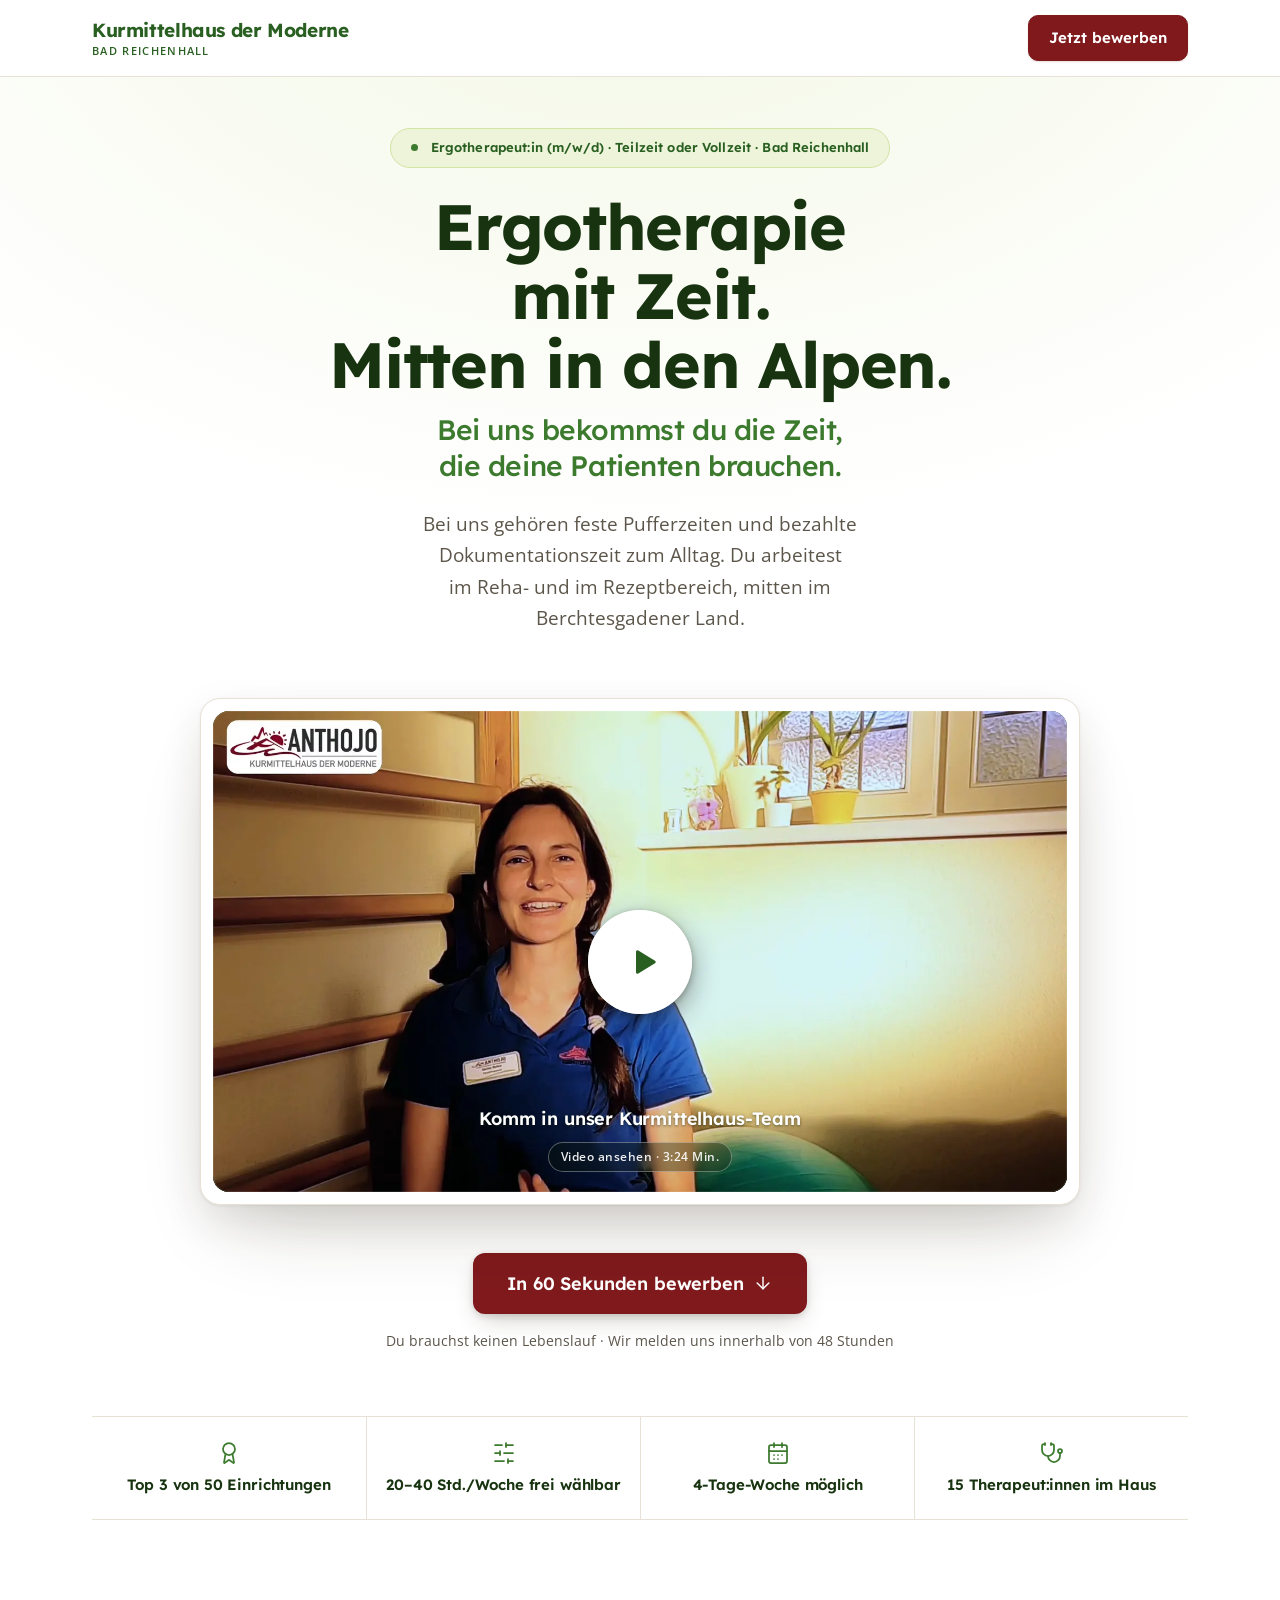
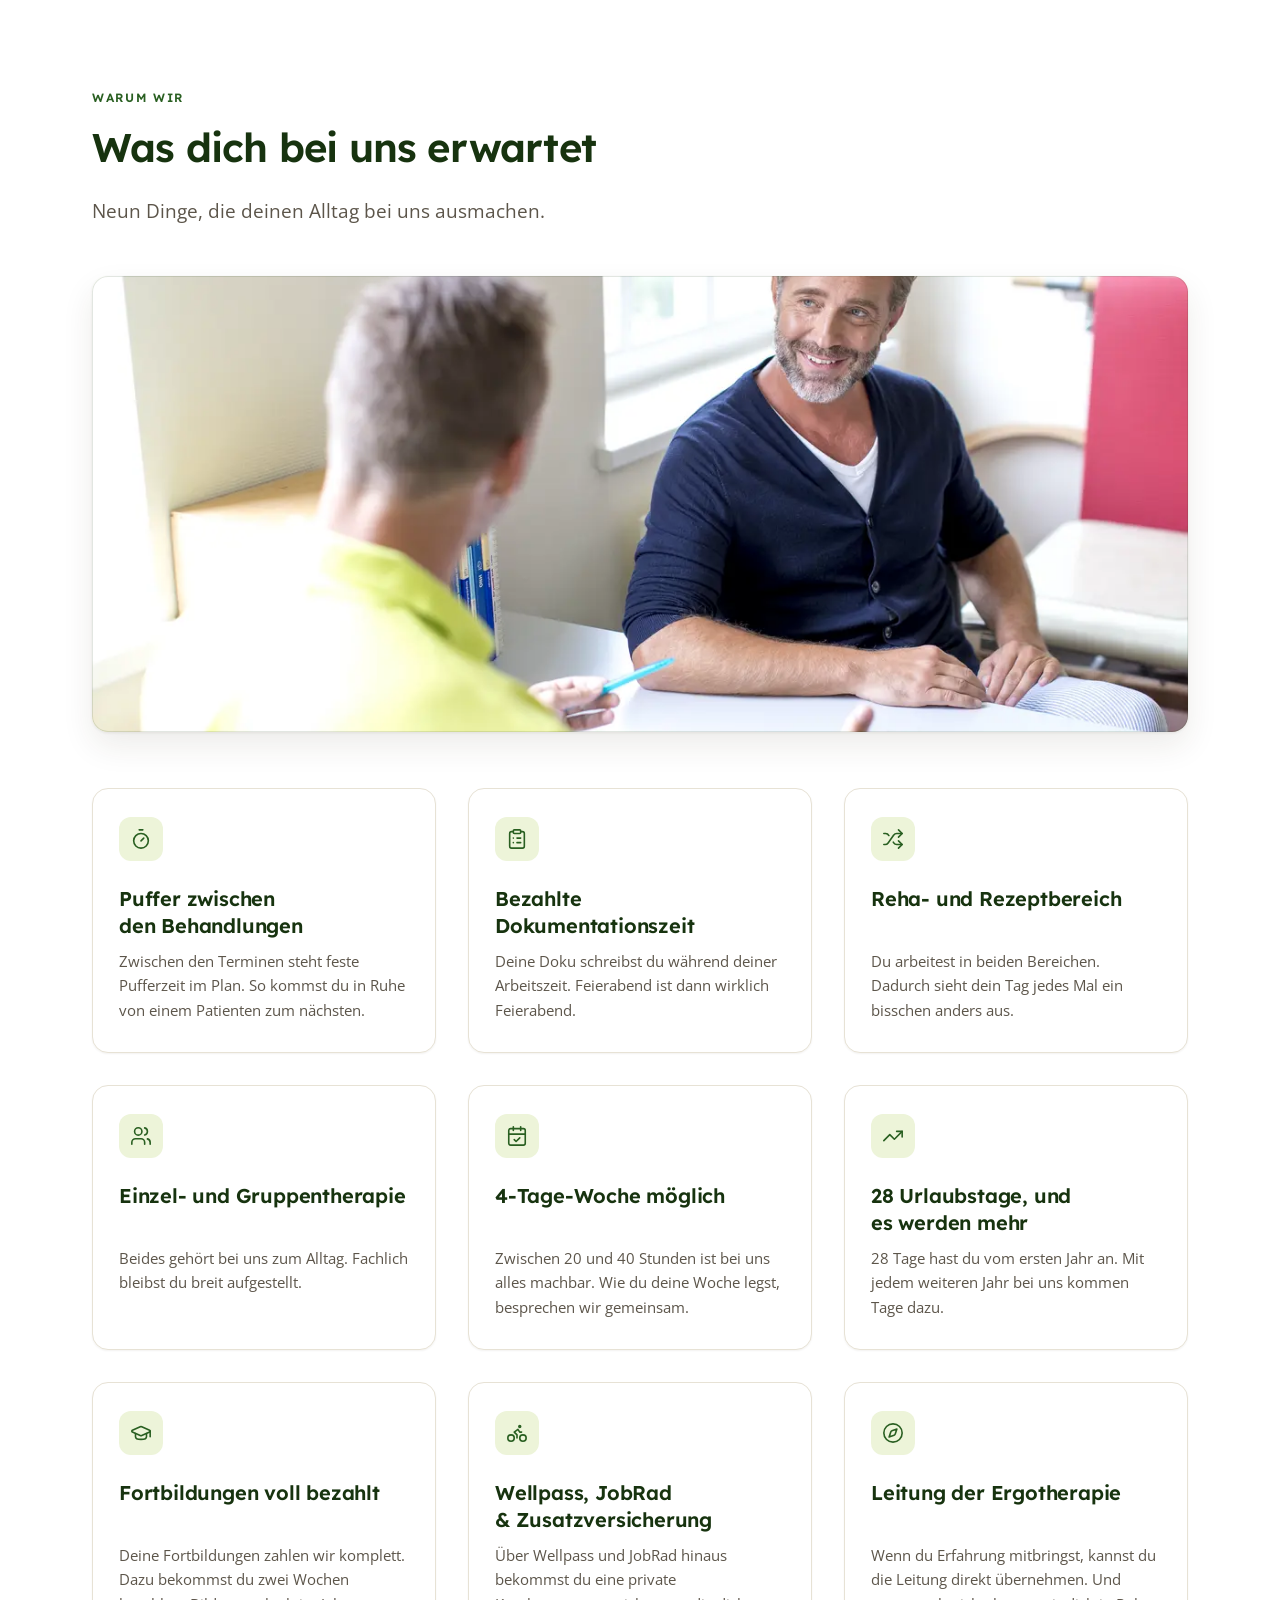
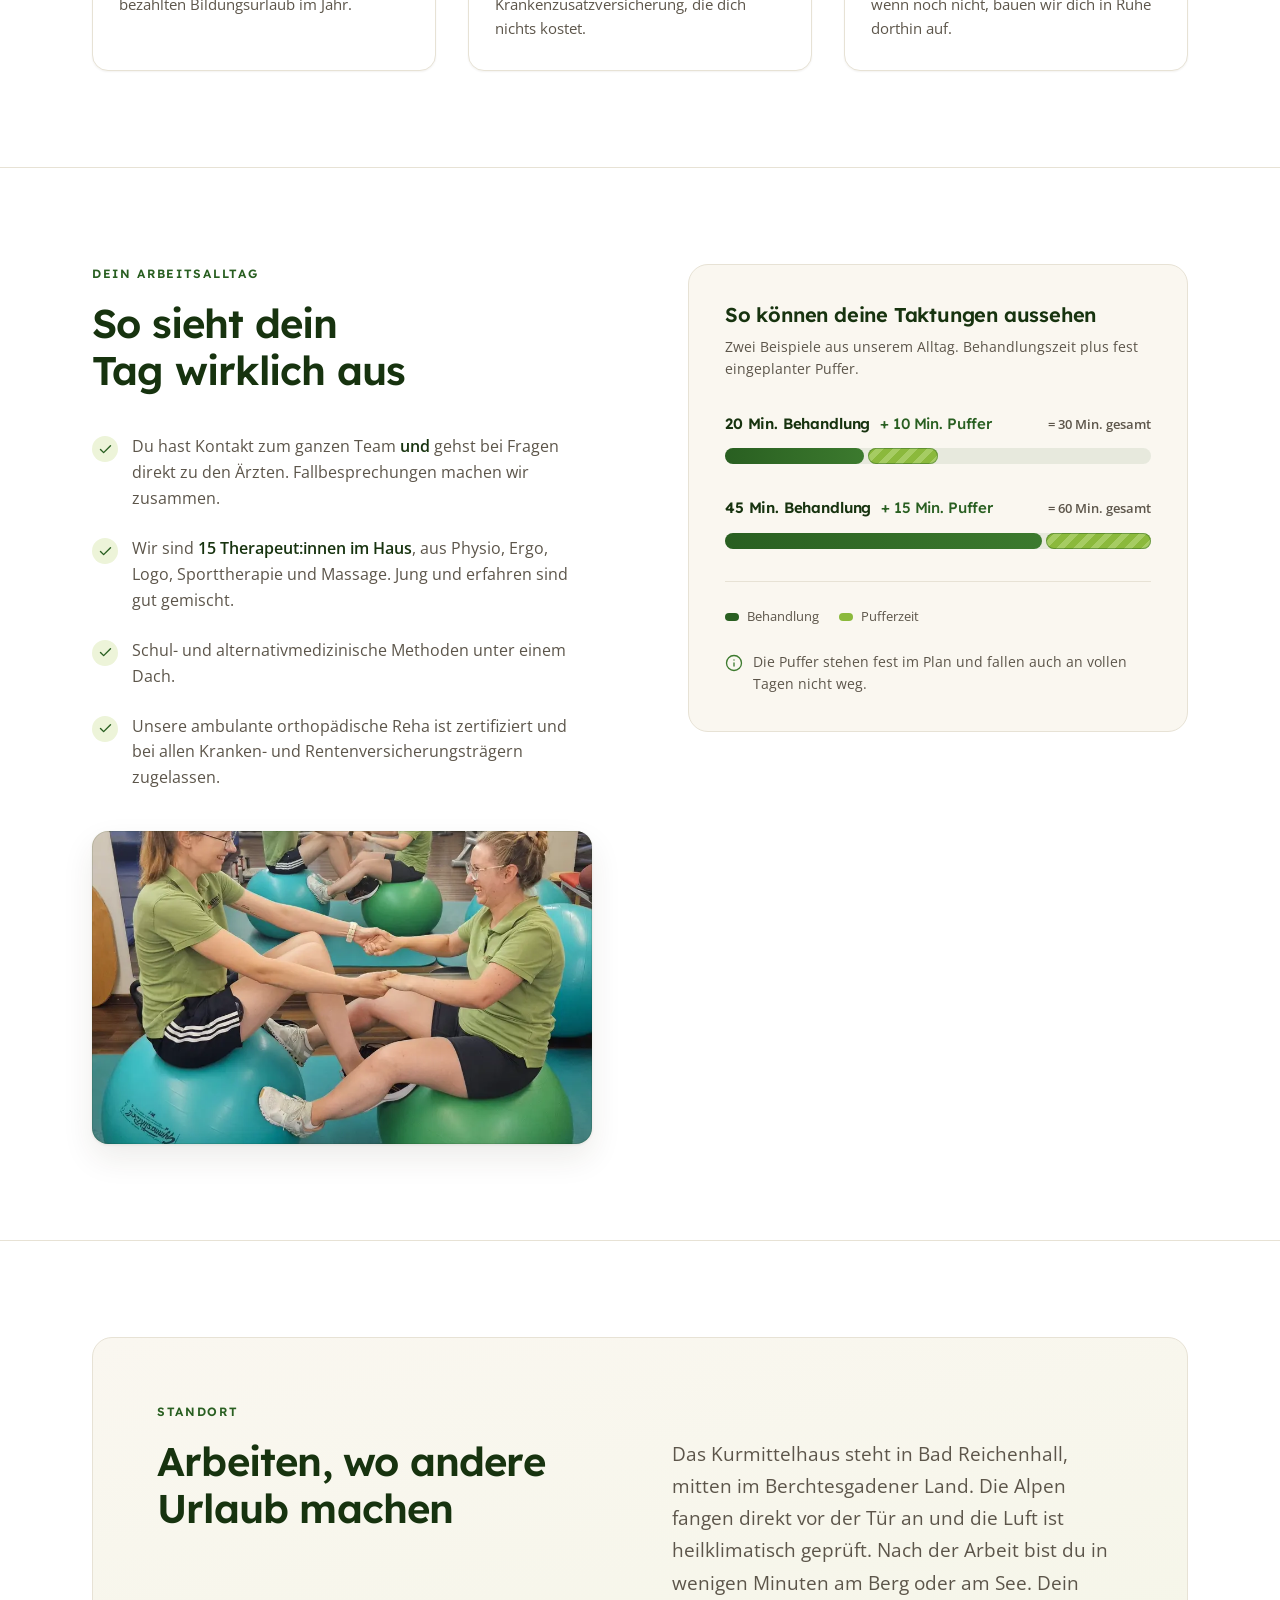
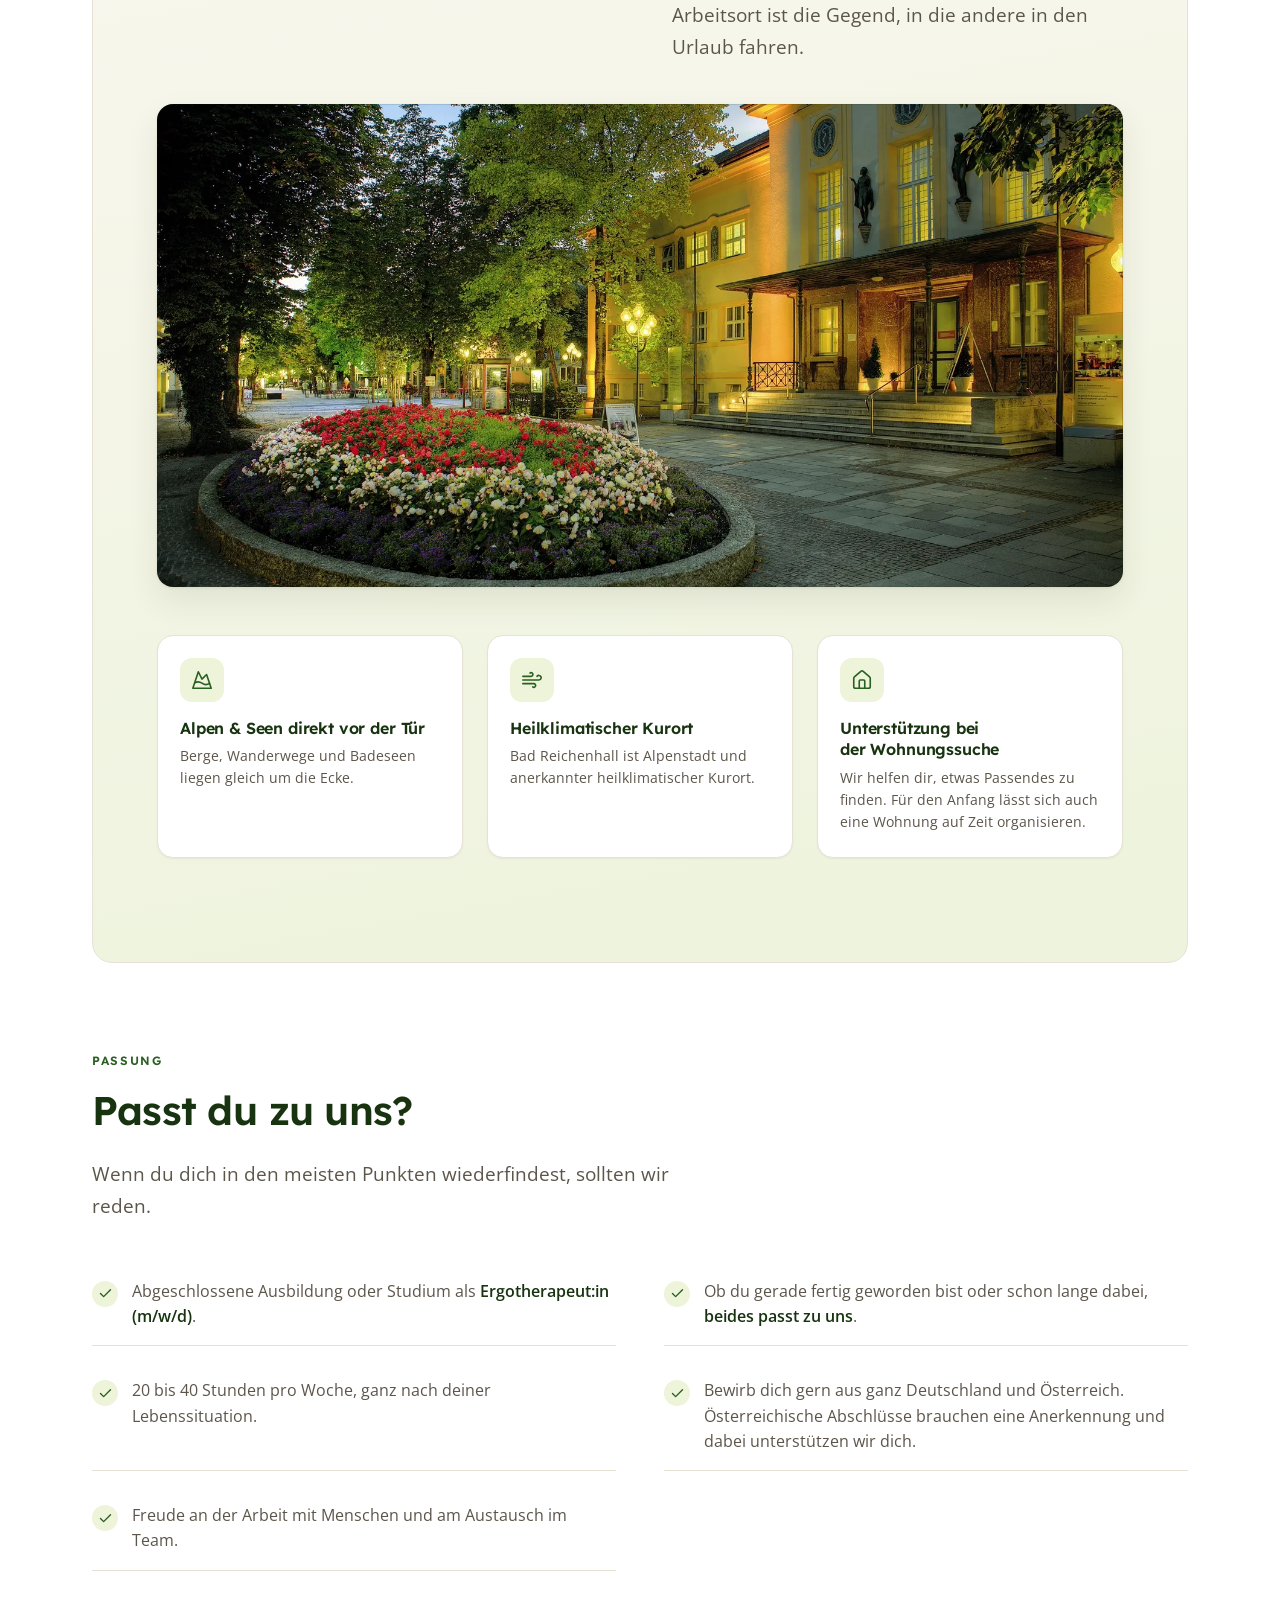
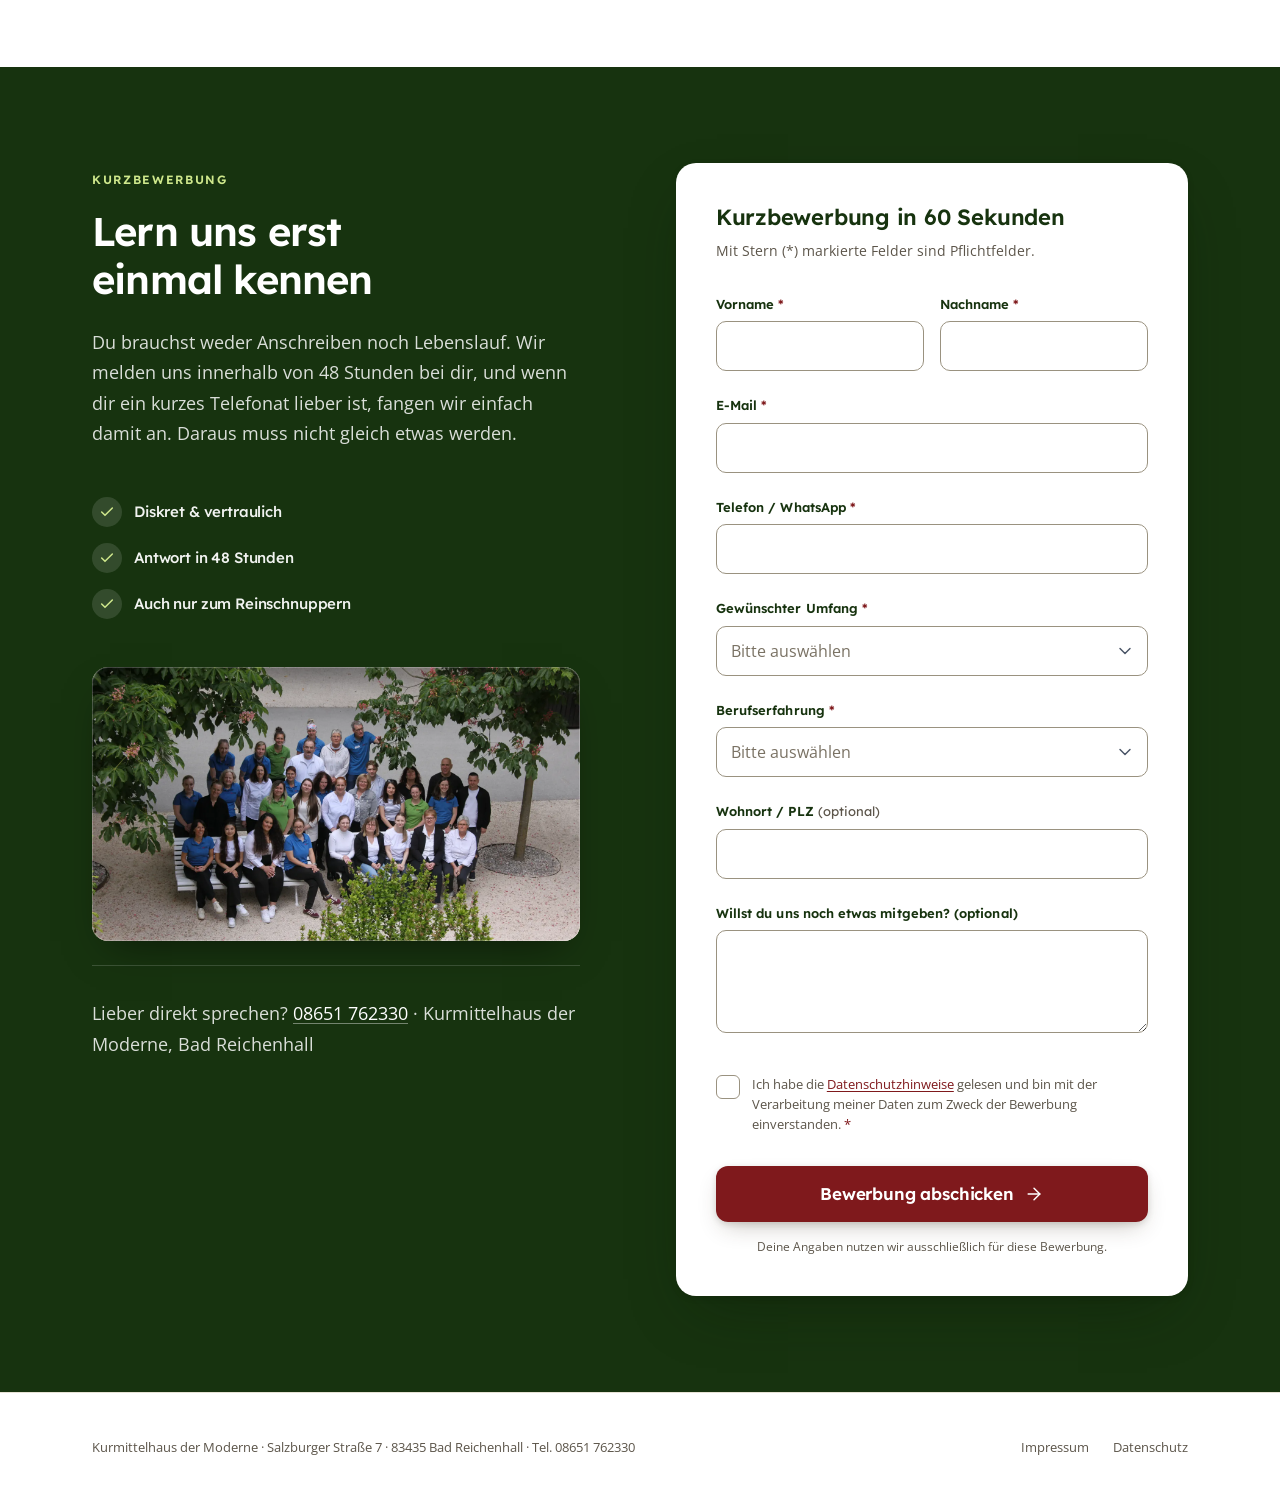
==== index.html @ 1d51bada "Texte persoenlicher formulieren, Umfang-Feld bereinigen Die Texte klangen an vielen Stellen nach Tex" ====
<!doctype html>
<html lang="de">
<head>
<meta charset="utf-8">
<meta name="viewport" content="width=device-width, initial-scale=1">
<meta name="robots" content="noindex, nofollow">
<title>Ergotherapeut:in (m/w/d) beim Kurmittelhaus der Moderne in Bad Reichenhall</title>
<meta name="description" content="Ergotherapeut:in (m/w/d) für das Kurmittelhaus der Moderne in Bad Reichenhall. Mit fester Pufferzeit zwischen den Behandlungen und bezahlter Dokumentationszeit. Teilzeit oder Vollzeit, 4-Tage-Woche möglich. In 60 Sekunden bewerben.">
<meta name="theme-color" content="#ffffff">
<meta property="og:type" content="website">
<meta property="og:locale" content="de_DE">
<meta property="og:title" content="Ergotherapie mit Zeit. Mitten in den Alpen. Kurmittelhaus der Moderne">
<meta property="og:description" content="Feste Pufferzeiten, bezahlte Dokumentationszeit, Reha- und Rezeptbereich, 4-Tage-Woche möglich. Ergotherapeut:in (m/w/d) in Bad Reichenhall gesucht.">
<meta property="og:site_name" content="Kurmittelhaus der Moderne">

<link rel="preconnect" href="https://fonts.googleapis.com">
<link rel="preconnect" href="https://fonts.gstatic.com" crossorigin>
<link href="https://fonts.googleapis.com/css2?family=Lexend:wght@500;600;700&family=Open+Sans:wght@400;600;700&display=swap" rel="stylesheet">

<style>
/* ============================================================
   TOKENS
   ============================================================ */
:root{
  /* Markenfarben Kurmittelhaus der Moderne / ANTHOJO:
     Bordeaux führt (Logo, Handlungsflächen), Waldgrün trägt (Überschriften,
     Icons), Limette setzt Akzente. Neutrale Töne sind warm gehalten. */
  --wine:#7F191C;
  --wine-600:#9A2126;
  --wine-900:#5C1114;
  --forest-900:#17330F;
  --forest:#295F21;
  --forest-600:#3C7A2E;
  --lime:#CFE88C;
  --lime-100:#E2F0BC;

  --ink:#1A1714;
  --ink-600:#5C554A;
  --line:#E7E2D5;
  --surface:#FAF7F0;
  --tint:#EDF4D9;
  --white:#FFFFFF;
  --error:#B42318;
  --error-bg:#FEF3F2;

  /* Warme Schattenfarbe — kalte Blauschatten passen nicht auf Creme */
  --shadow-rgb:52,40,22;

  /* Spacing-Skala */
  --s1:8px; --s2:16px; --s3:24px; --s4:32px; --s5:48px; --s6:64px; --s7:96px;

  --r-sm:10px; --r-md:12px; --r-lg:16px; --r-xl:20px;

  --shadow-sm:0 1px 2px rgba(var(--shadow-rgb),.06);
  --shadow:0 1px 3px rgba(var(--shadow-rgb),.07), 0 8px 24px rgba(var(--shadow-rgb),.06);
  --shadow-md:0 1px 3px rgba(var(--shadow-rgb),.08), 0 14px 32px rgba(var(--shadow-rgb),.09);
  --shadow-lg:0 1px 3px rgba(var(--shadow-rgb),.07), 0 16px 40px rgba(var(--shadow-rgb),.10), 0 40px 80px -32px rgba(var(--shadow-rgb),.24);

  --ease:cubic-bezier(.22,.61,.36,1);
  --dur:200ms;

  --font-h:'Lexend','Open Sans',system-ui,-apple-system,'Segoe UI',sans-serif;
  --font-b:'Open Sans',system-ui,-apple-system,'Segoe UI',sans-serif;

  --maxw:1160px;
  --gutter:20px;
  --sec-y:clamp(64px, 9vw, 96px);
}
@media (min-width:600px){ :root{ --gutter:24px; } }
@media (min-width:1000px){ :root{ --gutter:32px; } }

/* ============================================================
   RESET
   ============================================================ */
*,*::before,*::after{ box-sizing:border-box; }
html{ color-scheme:light; scroll-behavior:smooth; -webkit-text-size-adjust:100%; }
body,h1,h2,h3,h4,p,ul,ol,li,figure,blockquote,fieldset,legend{ margin:0; padding:0; }
ul,ol{ list-style:none; }
img,svg,video,iframe{ display:block; max-width:100%; }
button,input,select,textarea{ font:inherit; color:inherit; }
button{ background:none; border:0; }

body{
  min-height:100dvh;
  background:var(--white);
  color:var(--ink);
  font-family:var(--font-b);
  font-size:17px;
  line-height:1.65;
  font-weight:400;
  -webkit-font-smoothing:antialiased;
  text-rendering:optimizeLegibility;
}
@media (min-width:768px){ body{ font-size:18px; } }
@media (max-width:767px){ body{ padding-bottom:calc(74px + env(safe-area-inset-bottom, 0px)); } }

/* ============================================================
   TYPO
   ============================================================ */
h1,h2,h3,h4,.h-font{ font-family:var(--font-h); font-weight:600; letter-spacing:-0.02em; line-height:1.15; color:var(--forest-900); }
h1,h2,h3{ text-wrap:balance; }
h1{ font-size:clamp(2.1rem, 5.2vw, 4rem); font-weight:700; line-height:1.08; overflow-wrap:break-word; }
h2{ font-size:clamp(1.65rem, 3.6vw, 2.5rem); line-height:1.18; }
h3{ font-size:1.0625rem; line-height:1.35; letter-spacing:-0.01em; }
@media (min-width:768px){ h3{ font-size:1.125rem; } }
#hauptinhalt{ scroll-margin-top:88px; }
p{ overflow-wrap:break-word; }

.eyebrow{
  font-family:var(--font-h); font-weight:600; font-size:.75rem;
  letter-spacing:.14em; text-transform:uppercase; color:var(--forest);
}
.lead{ color:var(--ink-600); font-size:clamp(1rem, 1.6vw, 1.1875rem); line-height:1.7; }

/* ============================================================
   LAYOUT
   ============================================================ */
.wrap{ width:100%; max-width:var(--maxw); margin-inline:auto; padding-inline:var(--gutter); }
.section{ padding-block:var(--sec-y); }
.sec-head{ max-width:64ch; }
.sec-head .eyebrow{ display:block; margin-bottom:var(--s2); }
.sec-head h2 + p{ margin-top:var(--s3); }

.skip{
  position:absolute; left:var(--s2); top:-100px; z-index:200;
  background:var(--wine); color:#fff; padding:12px 18px; border-radius:var(--r-sm);
  font-family:var(--font-h); font-weight:600; font-size:.9375rem; text-decoration:none;
  transition:top 160ms var(--ease);
}
.skip:focus{ top:var(--s2); }

:where(a,button,input,select,textarea,[tabindex]):focus-visible{
  outline:2px solid var(--forest-600); outline-offset:2px; border-radius:6px;
}
.on-dark :where(a,button):focus-visible{ outline-color:var(--lime); }

/* ============================================================
   BUTTONS
   ============================================================ */
.btn{
  display:inline-flex; align-items:center; justify-content:center; gap:10px;
  min-height:52px; padding:14px 28px;
  font-family:var(--font-h); font-weight:600; font-size:1.0625rem; letter-spacing:-0.01em;
  border-radius:var(--r-md); text-decoration:none; cursor:pointer;
  transition:background-color var(--dur) var(--ease), transform var(--dur) var(--ease),
             box-shadow var(--dur) var(--ease), color var(--dur) var(--ease), border-color var(--dur) var(--ease);
}
.btn--primary{ background:var(--wine); color:#fff; box-shadow:0 2px 6px rgba(var(--shadow-rgb),.14), 0 10px 24px -8px rgba(var(--shadow-rgb),.30); }
.btn--primary:hover{ background:var(--wine-600); transform:translateY(-2px); box-shadow:0 4px 10px rgba(var(--shadow-rgb),.16), 0 16px 32px -10px rgba(var(--shadow-rgb),.34); }
.btn--primary:active{ transform:translateY(0); background:var(--wine-900); }
.btn--lg{ min-height:58px; padding:16px 34px; font-size:1.125rem; }
.btn--block{ width:100%; }
.btn__icon{ flex:none; transition:transform var(--dur) var(--ease); }
.btn:hover .btn__icon{ transform:translateY(2px); }

/* ============================================================
   HEADER
   ============================================================ */
.site-header{
  background:var(--white);
  border-bottom:1px solid var(--line);
}
@media (min-width:768px){
  .site-header{ position:sticky; top:0; z-index:50; }
}
.site-header__inner{
  display:flex; align-items:center; justify-content:space-between; gap:12px;
  min-height:66px; padding-block:10px;
}
@media (min-width:768px){ .site-header__inner{ min-height:76px; } }
.brand{
  display:flex; flex-direction:column; justify-content:center;
  min-height:44px; min-width:0; text-decoration:none;
}
.brand__name{
  display:block; font-family:var(--font-h); font-weight:700;
  font-size:clamp(13.5px, 3.7vw, 19px); line-height:1.2; letter-spacing:-0.02em;
  color:var(--forest); white-space:nowrap;
}
.brand__place{
  display:block; margin-top:3px;
  font-size:clamp(10px, 2.6vw, 11px); font-weight:600; line-height:1.2;
  letter-spacing:.12em; text-transform:uppercase; color:var(--forest); white-space:nowrap;
}
/* Sehr schmale Geräte: Wortmarke darf umbrechen, damit sie nie in den Button läuft */
@media (max-width:359px){
  .brand__name{ white-space:normal; line-height:1.15; }
  .header-cta{ padding-inline:10px; font-size:12.5px; }
}
.header-cta{
  flex:none; display:inline-flex; align-items:center; justify-content:center;
  min-height:44px; padding:10px clamp(12px, 3vw, 20px);
  font-family:var(--font-h); font-weight:600; font-size:clamp(13px, 3.2vw, 15px);
  background:var(--wine); color:#fff; text-decoration:none; white-space:nowrap;
  border:1.5px solid var(--wine); border-radius:var(--r-sm); cursor:pointer;
  box-shadow:0 1px 2px rgba(var(--shadow-rgb),.14);
  transition:background-color var(--dur) var(--ease), border-color var(--dur) var(--ease),
             transform var(--dur) var(--ease), box-shadow var(--dur) var(--ease);
}
.header-cta:hover{
  background:var(--wine-900); border-color:var(--wine-900);
  transform:translateY(-1px); box-shadow:0 3px 10px rgba(var(--shadow-rgb),.22);
}
.header-cta:active{ transform:translateY(0); }

/* ============================================================
   1) HERO
   ============================================================ */
.hero{
  background:radial-gradient(120% 68% at 50% -12%, #F2F7E3 0%, #FFFFFF 62%);
  padding-top:clamp(24px, 4vw, 72px);
  padding-bottom:clamp(48px, 6vw, 72px);
  text-align:center;
}
.hero__badge{
  display:inline-block; max-width:100%;
  padding:9px 16px; margin-bottom:var(--s3);
  background:var(--tint); border:1px solid #D2E4A6; border-radius:14px;
  font-family:var(--font-h); font-weight:600; font-size:.78125rem; line-height:1.5;
  letter-spacing:.01em; color:var(--forest);
  text-align:center; text-wrap:balance;
}
@media (min-width:720px){ .hero__badge{ border-radius:999px; padding:9px 20px; font-size:.8125rem; white-space:nowrap; } }
.hero__badge .dot{
  display:inline-block; vertical-align:middle;
  width:7px; height:7px; margin-right:9px; margin-bottom:2px;
  border-radius:50%; background:var(--forest-600);
}
.hero h1{ max-width:19ch; margin-inline:auto; }
.hero h1 .line2{
  display:block; margin-top:.45em;
  font-size:.56em; font-weight:500; line-height:1.3; letter-spacing:-0.015em;
  color:var(--forest-600);
}
@media (min-width:768px){ .hero h1{ max-width:16ch; } .hero h1 .line2{ font-size:.44em; } }
.hero__sub{
  max-width:46ch; margin:var(--s3) auto 0;
  color:var(--ink-600); font-size:clamp(1rem, 1.55vw, 1.1875rem); line-height:1.65;
  text-wrap:pretty;
}
@media (max-width:599px){ .hero__sub{ text-align:left; } }
.nowrap{ white-space:nowrap; }
/* unter 360px muss die Zeile brechen dürfen, sonst Overflow */
@media (min-width:360px){ .nowrap-sm{ white-space:nowrap; } }

/* --- Hero-Video --- */
.video-frame{
  position:relative;
  max-width:880px; margin:clamp(32px, 6vw, 64px) auto 0;
  padding:clamp(6px, 1.2vw, 12px);
  background:var(--white);
  border:1px solid var(--line);
  border-radius:var(--r-xl);
  box-shadow:var(--shadow-lg);
}
.video-stage{
  position:relative; overflow:hidden;
  aspect-ratio:16/9; width:100%;
  border-radius:var(--r-lg);
  background:
    radial-gradient(75% 65% at 50% 38%, rgba(255,255,255,.14) 0%, rgba(255,255,255,0) 70%),
    linear-gradient(160deg, #2C5F22 0%, #17330F 100%);
  display:flex; flex-direction:column; align-items:center; justify-content:center;
  gap:clamp(14px, 2.4vw, 22px);
  text-align:center; padding:var(--s3);
  cursor:pointer;
}
.video-stage picture{ display:contents; }
.video-stage__poster{
  position:absolute; inset:0; z-index:0;
  width:100%; height:100%; object-fit:cover;
}
/* Scrim: hält Play-Button und Bildunterschrift auf dem Foto lesbar */
.video-stage::before{
  content:""; position:absolute; inset:0; z-index:0; pointer-events:none;
  background:linear-gradient(180deg,
    rgba(12,26,8,.16) 0%, rgba(12,26,8,.24) 38%,
    rgba(12,26,8,.50) 70%, rgba(12,26,8,.82) 100%);
}
.video-stage::after{
  content:""; position:absolute; inset:0; pointer-events:none;
  border-radius:inherit; box-shadow:inset 0 0 0 1px rgba(255,255,255,.10);
}
.video-stage:hover .play{ transform:scale(1.06); box-shadow:0 14px 34px rgba(28,20,8,.5), 0 3px 8px rgba(28,20,8,.34); }
.video-stage:active .play{ transform:scale(1); }
.play{
  position:relative; z-index:1; flex:none;
  width:clamp(72px, 9vw, 104px); height:clamp(72px, 9vw, 104px);
  border-radius:50%; padding:0; border:0; cursor:pointer;
  background:#fff;
  display:grid; place-items:center;
  color:var(--forest);
  box-shadow:0 10px 28px rgba(28,20,8,.42), 0 2px 6px rgba(28,20,8,.30);
  transition:transform var(--dur) var(--ease), box-shadow var(--dur) var(--ease), background-color var(--dur) var(--ease);
}
.play svg{ margin-left:4px; width:clamp(26px,3.6vw,36px); height:clamp(26px,3.6vw,36px); }
.play:hover{ transform:scale(1.06); box-shadow:0 14px 34px rgba(28,20,8,.5), 0 3px 8px rgba(28,20,8,.34); }
.play:active{ transform:scale(1); }
.play:focus-visible{ outline:3px solid var(--lime); outline-offset:4px; }
.play::before,.play::after{
  content:""; position:absolute; inset:0; border-radius:50%;
  border:2px solid rgba(255,255,255,.45);
  animation:pulse 2800ms var(--ease) infinite;
  pointer-events:none;
}
.play::after{ animation-delay:1400ms; }
@keyframes pulse{
  0%   { transform:scale(1);    opacity:.7; }
  70%  { transform:scale(1.55); opacity:0; }
  100% { transform:scale(1.55); opacity:0; }
}
/* Unterschrift sitzt am unteren Rand, wo der Scrim am dunkelsten ist */
.video-caption{
  position:absolute; z-index:1;
  left:var(--s3); right:var(--s3); bottom:clamp(14px, 2.2vw, 20px);
}
.video-caption strong{
  display:block; font-family:var(--font-h); font-weight:600;
  font-size:clamp(.9375rem, 1.9vw, 1.125rem); letter-spacing:-0.01em; color:#fff;
  text-shadow:0 1px 3px rgba(12,26,8,.55);
  /* eine Zeile bleiben — umbrochen liefe der Titel sonst in den Play-Button */
  white-space:nowrap; overflow:hidden; text-overflow:ellipsis;
}
.video-caption span{
  display:inline-block; margin-top:8px;
  padding:4px 12px; border-radius:999px;
  background:rgba(12,26,8,.34); border:1px solid rgba(255,255,255,.32);
  backdrop-filter:blur(4px); -webkit-backdrop-filter:blur(4px);
  font-size:.75rem; font-weight:600; letter-spacing:.04em; color:rgba(255,255,255,.92);
}
.video-media{ width:100%; aspect-ratio:16/9; border:0; border-radius:var(--r-lg); background:#000; }
@media (max-width:540px){
  .video-stage{ padding:14px; gap:10px; }
  .play{ width:64px; height:64px; }
  .play svg{ width:24px; height:24px; margin-left:3px; }
  .video-caption{ left:var(--s1); right:var(--s1); bottom:10px; }
  .video-caption strong{ font-size:.8125rem; }
  .video-caption span{ margin-top:6px; padding:3px 10px; font-size:.6875rem; }
}
/* Unter ~380px ist die Bühne so flach, dass der Titel den Play-Button berührt.
   Die Pille allein trägt den Hinweis; der Titel steht ohnehin in der Überschrift. */
@media (max-width:379px){
  .video-caption strong{ display:none; }
}

.hero__cta{ margin-top:clamp(26px, 4.5vw, 48px); }
.hero__micro{
  margin-top:var(--s2); color:var(--ink-600);
  font-size:.875rem; line-height:1.55;
}

/* --- Trust-Leiste --- */
.trust{
  margin-top:clamp(48px, 6vw, 64px);
  border-top:1px solid var(--line);
  display:grid; grid-template-columns:1fr; text-align:left;
}
.trust li{
  display:flex; align-items:center; gap:12px;
  padding:16px 4px; border-bottom:1px solid var(--line);
}
.trust svg{ flex:none; color:var(--forest-600); }
.trust span{
  font-family:var(--font-h); font-weight:600; font-size:.9375rem;
  line-height:1.35; letter-spacing:-0.01em; color:var(--forest-900);
}
@media (min-width:560px){
  .trust{ grid-template-columns:1fr 1fr; column-gap:var(--s3); }
}
@media (min-width:920px){
  .trust{ grid-template-columns:repeat(4,1fr); column-gap:0; border-bottom:1px solid var(--line); }
  .trust li{
    flex-direction:column; text-align:center; gap:10px;
    padding:24px 16px; border-bottom:0; border-left:1px solid var(--line);
  }
  .trust li:first-child{ border-left:0; }
}

/* ============================================================
   FOTOS
   ============================================================ */
.photo{
  position:relative; overflow:hidden; margin:0;
  border-radius:var(--r-lg);
  background:var(--tint);
  box-shadow:var(--shadow-md);
}
.photo picture{ display:contents; }
.photo img{ width:100%; height:100%; object-fit:cover; display:block; }
/* Haarlinie bindet die Fotos an die Kartensprache der Seite */
.photo::after{
  content:""; position:absolute; inset:0; pointer-events:none;
  border-radius:inherit; box-shadow:inset 0 0 0 1px rgba(23,51,15,.12);
}
.photo--wide{ aspect-ratio:12/5; margin-top:clamp(32px, 4.5vw, 48px); }
.photo--work{ aspect-ratio:16/10; margin-top:clamp(28px, 3.5vw, 40px); }
.photo--work img{ object-position:50% 62%; }
.photo--place{ aspect-ratio:2/1; margin-top:clamp(28px, 3.5vw, 40px); }
.photo--team{ aspect-ratio:16/9; margin-top:var(--s5); }
/* Auf Dunkelgrün trägt ein heller Rand, der Schatten verschwindet dort */
.on-dark .photo{ box-shadow:0 18px 40px -18px rgba(0,0,0,.55); }
.on-dark .photo::after{ box-shadow:inset 0 0 0 1px rgba(255,255,255,.22); }
/* Schmale Viewports: flache Bänder würden zu Briefmarken */
@media (max-width:719px){
  .photo--wide{ aspect-ratio:4/3; }
  .photo--place{ aspect-ratio:3/2; }
}

/* ============================================================
   2) VORTEILE
   ============================================================ */
.cards{
  display:grid; grid-template-columns:1fr; gap:var(--s2);
  margin-top:clamp(40px, 5vw, 56px);
}
@media (min-width:640px){ .cards{ grid-template-columns:repeat(2,1fr); gap:var(--s4); } }
@media (min-width:1000px){ .cards{ grid-template-columns:repeat(3,1fr); } }
.card{
  background:var(--white);
  border:1px solid var(--line);
  border-radius:var(--r-lg);
  padding:var(--s3) var(--s3) 26px;
  box-shadow:var(--shadow-sm);
  transition:transform var(--dur) var(--ease), box-shadow var(--dur) var(--ease), border-color var(--dur) var(--ease);
}
@media (min-width:640px){ .card{ padding:28px 26px 30px; } }
.card:hover{ transform:translateY(-3px); border-color:#CFDCB4; box-shadow:var(--shadow-md); }
.icon-box{
  width:44px; height:44px; flex:none;
  display:grid; place-items:center;
  background:var(--tint); border-radius:var(--r-md); color:var(--forest);
  margin-bottom:var(--s3);
  transition:background-color var(--dur) var(--ease), color var(--dur) var(--ease);
}
.card:hover .icon-box{ background:var(--forest); color:#fff; }
.card h3{ margin-bottom:10px; }
.card p{ color:var(--ink-600); font-size:.9375rem; line-height:1.62; }
/* Gleiche Baseline über die Kartenreihe hinweg, auch bei ein- vs. zweizeiligen Titeln */
@media (min-width:640px){
  .card h3{ font-size:1.25rem; min-height:2.7em; }
}

/* ============================================================
   3) ARBEITSALLTAG
   ============================================================ */
.alltag{ background:var(--white); border-top:1px solid var(--line); }
.split{
  display:grid; grid-template-columns:1fr; gap:clamp(40px, 5vw, 64px);
  align-items:start;
}
@media (min-width:960px){ .split{ grid-template-columns:1fr 1fr; gap:var(--s7); } }
.checklist{ margin-top:clamp(32px, 4vw, 40px); display:grid; gap:var(--s3); }
.checklist li{ display:flex; gap:14px; align-items:flex-start; }
.check{
  flex:none; width:26px; height:26px; margin-top:2px;
  display:grid; place-items:center;
  border-radius:50%; background:var(--tint); color:var(--forest);
}
.check svg{ width:15px; height:15px; }
.checklist p{ font-size:1rem; line-height:1.62; color:var(--ink-600); }
.checklist p strong{ color:var(--forest-900); font-weight:600; }

.takt{
  background:var(--surface); border:1px solid var(--line); border-radius:var(--r-xl);
  padding:clamp(24px, 4vw, 36px);
}
.takt h3{ font-size:clamp(1.0625rem,2.2vw,1.25rem); }
.takt__hint{ margin-top:8px; font-size:.875rem; color:var(--ink-600); line-height:1.55; }
.takt__rows{ margin-top:var(--s4); display:grid; gap:var(--s4); }
.takt__label{
  display:flex; flex-wrap:wrap; align-items:baseline; gap:6px 10px;
  font-family:var(--font-h); font-weight:600; font-size:.9375rem; letter-spacing:-0.01em;
  color:var(--forest-900); font-variant-numeric:tabular-nums;
}
.takt__label .buf{ font-weight:500; color:var(--forest); }
.takt__label .total{
  margin-left:auto; font-family:var(--font-b); font-weight:600;
  font-size:.8125rem; letter-spacing:0; color:var(--ink-600);
}
.takt__bar{
  display:flex; gap:4px; margin-top:12px;
  height:16px; border-radius:999px;
  background:rgba(41,95,33,.09);
  padding:0;
}
.seg{ height:100%; border-radius:999px; }
.seg--treat{ background:linear-gradient(90deg, var(--forest) 0%, var(--forest-600) 100%); }
/* Die Kante definiert den Balken — eine dunklere Füllung würde ihn dagegen
   vom Behandlungsbalken daneben ununterscheidbar machen. */
.seg--buf{
  background:repeating-linear-gradient(135deg, #8BB93C 0 6px, #A6CC63 6px 12px);
  box-shadow:inset 0 0 0 1px rgba(41,95,33,.45);
}
.seg--rest{ background:transparent; }
.takt__legend{
  display:flex; flex-wrap:wrap; gap:8px 20px; margin-top:var(--s4);
  padding-top:var(--s3); border-top:1px solid var(--line);
  font-size:.8125rem; color:var(--ink-600);
}
.takt__legend span{ display:inline-flex; align-items:center; gap:8px; }
.swatch{ width:14px; height:8px; border-radius:999px; flex:none; }
.swatch--treat{ background:var(--forest); }
.swatch--buf{ background:#8BB93C; }
.takt__foot{
  margin-top:var(--s3); font-size:.875rem; line-height:1.55; color:var(--ink-600);
  display:flex; gap:10px; align-items:flex-start;
}
.takt__foot svg{ flex:none; width:18px; height:18px; margin-top:3px; color:var(--forest-600); }

/* ============================================================
   4) STANDORT & PASSUNG
   ============================================================ */
.standort{ border-top:1px solid var(--line); }
.panel{
  position:relative; overflow:hidden; isolation:isolate;
  background:linear-gradient(170deg, var(--surface) 0%, #EDF3DC 100%);
  border:1px solid var(--line);
  border-radius:var(--r-xl);
  padding:clamp(28px, 5vw, 64px);
}
.panel .sec-head{ max-width:58ch; }
@media (min-width:960px){
  .panel .sec-head{
    display:grid; grid-template-columns:1fr 1fr; gap:0 var(--s6);
    max-width:none; align-items:start;
  }
  .panel .sec-head .eyebrow{ grid-column:1; grid-row:1; }
  .panel .sec-head h2{ grid-column:1; grid-row:2; }
  .panel .sec-head .lead{ grid-column:2; grid-row:2; margin-top:0; }
}
.stats{
  display:grid; grid-template-columns:1fr; gap:var(--s2);
  margin-top:clamp(32px, 4.5vw, 48px);
  margin-bottom:clamp(24px, 4vw, 40px);
}
@media (min-width:760px){ .stats{ grid-template-columns:repeat(3,1fr); gap:var(--s3); } }
.stat{
  background:var(--white); border:1px solid var(--line); border-radius:var(--r-lg);
  padding:22px 22px 24px; box-shadow:var(--shadow-sm);
  transition:transform var(--dur) var(--ease), box-shadow var(--dur) var(--ease);
}
.stat:hover{ transform:translateY(-3px); box-shadow:var(--shadow-md); }
.stat .icon-box{ margin-bottom:var(--s2); }
.stat h3{ font-size:1rem; margin-bottom:6px; }
.stat p{ font-size:.875rem; line-height:1.58; color:var(--ink-600); }

.passung{ margin-top:clamp(56px, 7vw, 88px); }
.req{
  display:grid; grid-template-columns:1fr; gap:var(--s2);
  margin-top:clamp(28px, 4vw, 40px);
}
@media (min-width:768px){ .req{ grid-template-columns:repeat(2,1fr); gap:var(--s2) var(--s5); } }
.req li{
  display:flex; gap:14px; align-items:flex-start;
  padding:16px 0; border-bottom:1px solid var(--line);
}
.req p{ font-size:.9875rem; line-height:1.6; color:var(--ink-600); }
.req p strong{ color:var(--forest-900); font-weight:600; }

/* ============================================================
   5) BEWERBUNG
   ============================================================ */
.apply{
  background:var(--forest-900);
  color:#fff;
  scroll-margin-top:88px;
  padding-block:clamp(56px, 8vw, 96px);
}
.apply h2{ color:#fff; }
.apply .eyebrow{ color:var(--lime); }
.apply__grid{ display:grid; grid-template-columns:1fr; gap:clamp(36px, 5vw, 64px); align-items:start; }
@media (min-width:960px){
  .apply__grid{ grid-template-columns:1fr 1.05fr; gap:var(--s7); }
}
.apply__text p{ margin-top:var(--s3); color:rgba(255,255,255,.84); font-size:clamp(1rem,1.5vw,1.125rem); line-height:1.7; }
.reassure{ margin-top:var(--s5); display:grid; gap:var(--s2); }
.reassure li{ display:flex; align-items:center; gap:12px; }
.reassure .check{ background:rgba(255,255,255,.12); color:var(--lime); width:30px; height:30px; margin-top:0; }
.reassure .check svg{ width:16px; height:16px; }
.reassure span{ font-family:var(--font-h); font-weight:500; font-size:.9375rem; letter-spacing:-0.01em; color:rgba(255,255,255,.94); }
.apply__phone{
  margin-top:var(--s5); padding-top:var(--s4); border-top:1px solid rgba(255,255,255,.16);
  font-size:.875rem; line-height:1.6; color:rgba(255,255,255,.72);
}
.apply__phone a{ color:#fff; text-decoration-color:rgba(255,255,255,.4); text-underline-offset:3px; transition:text-decoration-color var(--dur) var(--ease); }
.apply__phone a:hover{ text-decoration-color:#fff; }

.formcard{
  background:var(--white); color:var(--ink);
  border-radius:var(--r-xl);
  padding:clamp(24px, 4vw, 40px);
  box-shadow:0 2px 6px rgba(12,26,8,.14), 0 24px 60px -20px rgba(12,26,8,.45);
}
.formcard__head{ margin-bottom:var(--s4); }
.formcard__head h3{ font-size:clamp(1.125rem,2.2vw,1.375rem); }
.formcard__head p{ margin-top:8px; font-size:.875rem; color:var(--ink-600); line-height:1.55; }

.fields{ display:grid; grid-template-columns:1fr; gap:var(--s3); }
@media (min-width:520px){ .fields{ grid-template-columns:1fr 1fr; column-gap:var(--s2); } .full{ grid-column:1 / -1; } }
.field label{
  display:block; margin-bottom:6px;
  font-family:var(--font-h); font-weight:600; font-size:.8125rem; letter-spacing:.005em;
  color:var(--forest-900);
}
.field .req-star{ color:var(--wine); }
.field input,.field select,.field textarea{
  width:100%; min-height:48px;
  padding:12px 14px;
  font-family:var(--font-b); font-size:16px; line-height:1.5; color:var(--ink);
  background:var(--white);
  border:1px solid #9A9280; border-radius:var(--r-sm);
  transition:border-color 150ms var(--ease), box-shadow 150ms var(--ease), background-color 150ms var(--ease);
}
.field textarea{ min-height:96px; resize:vertical; line-height:1.6; }
.field select{
  appearance:none; -webkit-appearance:none; cursor:pointer; padding-right:42px;
  background-image:url("data:image/svg+xml,%3Csvg xmlns='http://www.w3.org/2000/svg' width='20' height='20' viewBox='0 0 24 24' fill='none' stroke='%234A5567' stroke-width='1.75' stroke-linecap='round' stroke-linejoin='round'%3E%3Cpath d='m6 9 6 6 6-6'/%3E%3C/svg%3E");
  background-repeat:no-repeat; background-position:right 12px center;
}
.field input::placeholder,.field textarea::placeholder{ color:#7A7264; }
.field input:hover,.field select:hover,.field textarea:hover{ border-color:#7A7264; }
.field :is(input,select,textarea):focus{
  border-color:var(--forest-600); box-shadow:0 0 0 3px rgba(60,122,46,.20);
}
.field :is(input,select,textarea):focus-visible{
  outline:2px solid var(--forest-600); outline-offset:2px; box-shadow:none;
}
/* Ungewählter Select soll nicht wie ein bereits gesetzter Wert aussehen */
.field select:has(option[value=""]:checked){ color:#7A7264; }
.field select option{ color:var(--ink); }
.field[data-invalid="true"] input,.field[data-invalid="true"] select,.field[data-invalid="true"] textarea{
  border-color:var(--error); background:var(--error-bg);
}
.err{
  display:none; align-items:flex-start; gap:6px;
  margin-top:6px; font-size:.8125rem; line-height:1.45; color:var(--error); font-weight:600;
}
.err svg{ flex:none; width:15px; height:15px; margin-top:2px; }
.field[data-invalid="true"] .err{ display:flex; }

.consent{ grid-column:1 / -1; margin-top:var(--s1); }
.consent__row{ display:flex; gap:12px; align-items:flex-start; }
.consent input[type="checkbox"]{
  position:relative; flex:none;
  appearance:none; -webkit-appearance:none;
  width:24px; height:24px; min-height:0; margin:1px 0 0; padding:0;
  background:var(--white); border:1.5px solid #9A9280; border-radius:6px;
  cursor:pointer;
  transition:background-color 150ms var(--ease), border-color 150ms var(--ease);
}
/* Unsichtbarer 44×44-Vergrößerer — Trefferfläche ohne Layoutverschiebung */
.consent input[type="checkbox"]::before{
  content:""; position:absolute; top:50%; left:50%;
  width:44px; height:44px; transform:translate(-50%,-50%);
}
.consent input[type="checkbox"]:hover{ border-color:var(--wine); }
.consent input[type="checkbox"]:checked{ background:var(--wine); border-color:var(--wine); }
.consent input[type="checkbox"]:checked::after{
  content:""; position:absolute; left:7.5px; top:3px;
  width:6px; height:12px;
  border:solid #fff; border-width:0 2.5px 2.5px 0;
  transform:rotate(45deg);
}
.consent label{
  margin:0; font-family:var(--font-b); font-weight:400; font-size:.8125rem;
  line-height:1.55; color:var(--ink-600); letter-spacing:0; cursor:pointer;
}
.consent a{ color:var(--wine); text-underline-offset:2px; }
.consent a:hover{ color:var(--wine-900); }

.hp{
  position:absolute !important; left:-9999px; top:auto;
  width:1px; height:1px; overflow:hidden; opacity:0;
}
.form-actions{ margin-top:var(--s4); }
.btn[disabled]{ opacity:.72; cursor:progress; transform:none !important; }
.spinner{
  width:19px; height:19px; flex:none;
  border:2.5px solid rgba(255,255,255,.35); border-top-color:#fff; border-radius:50%;
  animation:spin 720ms linear infinite; display:none;
}
.is-loading .spinner{ display:block; }
.is-loading .btn__icon{ display:none; }
@keyframes spin{ to{ transform:rotate(360deg); } }
.form-note{
  margin-top:var(--s2); text-align:center;
  font-size:.75rem; line-height:1.5; color:var(--ink-600);
}
.form-error{
  display:none; margin-top:var(--s2); padding:12px 14px;
  background:var(--error-bg); border:1px solid #FDA29B; border-radius:var(--r-sm);
  font-size:.8125rem; line-height:1.5; color:var(--error); font-weight:600;
}
.form-error.show{ display:block; }

.success{ display:none; text-align:center; padding:var(--s3) 0 var(--s2); }
.success.show{ display:block; }
.success__icon{
  width:64px; height:64px; margin:0 auto var(--s3);
  display:grid; place-items:center; border-radius:50%;
  background:var(--tint); color:var(--forest);
}
.success h3{ font-size:clamp(1.125rem,2.4vw,1.5rem); }
.success p{ margin-top:12px; font-size:.9375rem; line-height:1.6; color:var(--ink-600); }
.formcard.is-done .form-body{ display:none; }

/* ============================================================
   FOOTER
   ============================================================ */
.site-footer{ border-top:1px solid var(--line); background:var(--white); padding-block:var(--s4); }
.site-footer__inner{
  display:flex; flex-direction:column; gap:var(--s2);
  font-size:.8125rem; line-height:1.6; color:var(--ink-600);
}
@media (min-width:768px){
  .site-footer__inner{ flex-direction:row; align-items:center; justify-content:space-between; gap:var(--s4); }
}
.site-footer nav{ display:flex; flex-wrap:wrap; gap:var(--s3); }
.site-footer nav a{
  display:inline-flex; align-items:center; min-height:44px;
}
.site-footer a{
  color:var(--ink-600); text-decoration:none;
  box-shadow:inset 0 -1px 0 transparent;
  transition:color var(--dur) var(--ease), box-shadow var(--dur) var(--ease);
}
.site-footer a:hover{ color:var(--forest); box-shadow:inset 0 -1px 0 currentColor; }

/* ============================================================
   STICKY MOBILE CTA
   ============================================================ */
.sticky-cta{
  position:fixed; left:0; right:0; bottom:0; z-index:60;
  background:var(--white);
  -webkit-backdrop-filter:blur(8px); backdrop-filter:blur(8px);
  border-top:1px solid var(--line);
  box-shadow:0 -6px 24px rgba(var(--shadow-rgb),.09);
  padding:10px var(--gutter) calc(10px + env(safe-area-inset-bottom, 0px));
  transform:translateY(120%);
  transition:transform 260ms var(--ease);
}
.sticky-cta.show{ transform:translateY(0); }
.sticky-cta .btn{ min-height:52px; font-size:1rem; }
@media (min-width:768px){ .sticky-cta{ display:none; } }

/* ============================================================
   REVEAL
   ============================================================ */
.reveal{ opacity:0; transform:translateY(16px); transition:opacity 400ms ease-out, transform 400ms ease-out; }
.reveal.in{ opacity:1; transform:none; }

@media (prefers-reduced-motion: reduce){
  html{ scroll-behavior:auto; }
  *,*::before,*::after{ animation-duration:.001ms !important; animation-iteration-count:1 !important; transition-duration:.001ms !important; }
  .reveal{ opacity:1 !important; transform:none !important; }
  .play::before,.play::after{ display:none; }
}
</style>
<noscript><style>.reveal{opacity:1 !important;transform:none !important}</style></noscript>
</head>

<body>
<a class="skip" href="#hauptinhalt">Zum Inhalt springen</a>

<header class="site-header">
  <div class="wrap site-header__inner">
    <a class="brand" href="#hauptinhalt">
      <span class="brand__name">Kurmittelhaus der Moderne</span>
      <span class="brand__place">Bad Reichenhall</span>
    </a>
    <a class="header-cta" href="#bewerbung">Jetzt bewerben</a>
  </div>
</header>

<main id="hauptinhalt">

  <!-- ==========================================================
       1) HERO
       ========================================================== -->
  <section class="hero" id="hero" aria-labelledby="hero-title">
    <div class="wrap">

      <p class="hero__badge reveal" data-reveal>
        <span class="dot" aria-hidden="true"></span>
        Ergotherapeut:in (m/w/d) · Teilzeit oder Vollzeit · Bad Reichenhall
      </p>

      <h1 id="hero-title" class="reveal" data-reveal>
        Ergotherapie mit Zeit. <span class="nowrap-sm">Mitten in den Alpen.</span>
        <span class="line2">Bei uns bekommst du die Zeit, die deine Patienten brauchen.</span>
      </h1>

      <p class="hero__sub reveal" data-reveal>
        Bei uns gehören feste Pufferzeiten und bezahlte Dokumentationszeit zum Alltag.
        Du arbeitest im Reha- und im Rezeptbereich, mitten im Berchtesgadener Land.
      </p>

      <!-- VIDEO: Poster-Vorschau, das MP4 lädt erst beim Klick (siehe Skript unten) -->
      <div class="video-frame reveal" data-reveal>
        <div class="video-stage" id="video-stage">
          <picture>
            <source srcset="video/kurmittelhaus-team-poster.webp" type="image/webp">
            <img class="video-stage__poster" src="video/kurmittelhaus-team-poster.jpg"
                 alt="Therapeutin des Kurmittelhauses der Moderne in einem Behandlungsraum"
                 width="1600" height="900" fetchpriority="high" decoding="async">
          </picture>
          <button type="button" class="play" id="play-btn" aria-label="Video abspielen: Komm in unser Kurmittelhaus-Team" aria-describedby="video-status">
            <svg viewBox="0 0 24 24" fill="currentColor" aria-hidden="true"><path d="M8 5.14v13.72a1 1 0 0 0 1.52.85l11.14-6.86a1 1 0 0 0 0-1.7L9.52 4.29A1 1 0 0 0 8 5.14z"/></svg>
          </button>
          <span class="video-caption">
            <strong>Komm in unser Kurmittelhaus-Team</strong>
            <span id="video-status">Video ansehen · 3:24 Min.</span>
          </span>
        </div>
      </div>

      <div class="hero__cta reveal" data-reveal>
        <a class="btn btn--primary btn--lg" href="#bewerbung">
          In 60 Sekunden bewerben
          <svg class="btn__icon" width="20" height="20" viewBox="0 0 24 24" fill="none" stroke="currentColor" stroke-width="1.75" stroke-linecap="round" stroke-linejoin="round" aria-hidden="true"><path d="M12 5v14"/><path d="m19 12-7 7-7-7"/></svg>
        </a>
        <p class="hero__micro">Du brauchst keinen Lebenslauf · Wir melden uns innerhalb von 48 Stunden</p>
      </div>

      <ul class="trust reveal" data-reveal>
        <li>
          <svg width="24" height="24" viewBox="0 0 24 24" fill="none" stroke="currentColor" stroke-width="1.75" stroke-linecap="round" stroke-linejoin="round" aria-hidden="true"><path d="m15.477 12.89 1.515 8.526a.5.5 0 0 1-.81.47l-3.58-2.687a1 1 0 0 0-1.197 0l-3.586 2.686a.5.5 0 0 1-.81-.469l1.514-8.526"/><circle cx="12" cy="8" r="6"/></svg>
          <span>Top 3 von 50 Einrichtungen</span>
        </li>
        <li>
          <svg width="24" height="24" viewBox="0 0 24 24" fill="none" stroke="currentColor" stroke-width="1.75" stroke-linecap="round" stroke-linejoin="round" aria-hidden="true"><line x1="21" x2="14" y1="4" y2="4"/><line x1="10" x2="3" y1="4" y2="4"/><line x1="21" x2="12" y1="12" y2="12"/><line x1="8" x2="3" y1="12" y2="12"/><line x1="21" x2="16" y1="20" y2="20"/><line x1="12" x2="3" y1="20" y2="20"/><line x1="14" x2="14" y1="2" y2="6"/><line x1="8" x2="8" y1="10" y2="14"/><line x1="16" x2="16" y1="18" y2="22"/></svg>
          <span>20–40 Std./Woche frei wählbar</span>
        </li>
        <li>
          <svg width="24" height="24" viewBox="0 0 24 24" fill="none" stroke="currentColor" stroke-width="1.75" stroke-linecap="round" stroke-linejoin="round" aria-hidden="true"><path d="M8 2v4"/><path d="M16 2v4"/><rect width="18" height="18" x="3" y="4" rx="2"/><path d="M3 10h18"/><path d="M8 14h.01"/><path d="M12 14h.01"/><path d="M16 14h.01"/><path d="M8 18h.01"/><path d="M12 18h.01"/></svg>
          <span>4-Tage-Woche möglich</span>
        </li>
        <li>
          <svg width="24" height="24" viewBox="0 0 24 24" fill="none" stroke="currentColor" stroke-width="1.75" stroke-linecap="round" stroke-linejoin="round" aria-hidden="true"><path d="M11 2v2"/><path d="M5 2v2"/><path d="M5 3H4a2 2 0 0 0-2 2v4a6 6 0 0 0 12 0V5a2 2 0 0 0-2-2h-1"/><path d="M8 15a6 6 0 0 0 12 0v-3"/><circle cx="20" cy="10" r="2"/></svg>
          <span>15 Therapeut:innen im Haus</span>
        </li>
      </ul>

    </div>
  </section>

  <!-- ==========================================================
       2) WARUM WIR
       ========================================================== -->
  <section class="section" id="vorteile" aria-labelledby="vorteile-title">
    <div class="wrap">
      <div class="sec-head reveal" data-reveal>
        <span class="eyebrow">Warum wir</span>
        <h2 id="vorteile-title">Was dich bei uns erwartet</h2>
        <p class="lead">Neun Dinge, die deinen Alltag bei uns ausmachen.</p>
      </div>

      <figure class="photo photo--wide reveal" data-reveal>
        <picture>
          <source srcset="img/beratung.webp" type="image/webp">
          <img src="img/beratung.jpg" alt="Therapeut im Gespräch mit einem Patienten am Tisch im Kurmittelhaus der Moderne"
               width="1200" height="800" loading="lazy" decoding="async">
        </picture>
      </figure>

      <div class="cards">

        <article class="card reveal" data-reveal>
          <span class="icon-box" aria-hidden="true">
            <svg width="22" height="22" viewBox="0 0 24 24" fill="none" stroke="currentColor" stroke-width="1.75" stroke-linecap="round" stroke-linejoin="round"><line x1="10" x2="14" y1="2" y2="2"/><line x1="12" x2="15" y1="14" y2="11"/><circle cx="12" cy="14" r="8"/></svg>
          </span>
          <h3>Puffer zwischen den Behandlungen</h3>
          <p>Zwischen den Terminen steht feste Pufferzeit im Plan. So kommst du in Ruhe von einem Patienten zum nächsten.</p>
        </article>

        <article class="card reveal" data-reveal>
          <span class="icon-box" aria-hidden="true">
            <svg width="22" height="22" viewBox="0 0 24 24" fill="none" stroke="currentColor" stroke-width="1.75" stroke-linecap="round" stroke-linejoin="round"><rect width="8" height="4" x="8" y="2" rx="1"/><path d="M16 4h2a2 2 0 0 1 2 2v14a2 2 0 0 1-2 2H6a2 2 0 0 1-2-2V6a2 2 0 0 1 2-2h2"/><path d="M12 11h4"/><path d="M12 16h4"/><path d="M8 11h.01"/><path d="M8 16h.01"/></svg>
          </span>
          <h3>Bezahlte Dokumentationszeit</h3>
          <p>Deine Doku schreibst du während deiner Arbeitszeit. Feierabend ist dann wirklich Feierabend.</p>
        </article>

        <article class="card reveal" data-reveal>
          <span class="icon-box" aria-hidden="true">
            <svg width="22" height="22" viewBox="0 0 24 24" fill="none" stroke="currentColor" stroke-width="1.75" stroke-linecap="round" stroke-linejoin="round"><path d="M2 18h1.4c1.3 0 2.5-.6 3.3-1.7l6.1-8.6c.7-1.1 2-1.7 3.3-1.7H22"/><path d="m18 2 4 4-4 4"/><path d="M2 6h1.9c1.5 0 2.9.9 3.6 2.2"/><path d="M22 18h-5.9c-1.3 0-2.6-.7-3.3-1.8l-.5-.8"/><path d="m18 14 4 4-4 4"/></svg>
          </span>
          <h3>Reha- und Rezeptbereich</h3>
          <p>Du arbeitest in beiden Bereichen. Dadurch sieht dein Tag jedes Mal ein bisschen anders aus.</p>
        </article>

        <article class="card reveal" data-reveal>
          <span class="icon-box" aria-hidden="true">
            <svg width="22" height="22" viewBox="0 0 24 24" fill="none" stroke="currentColor" stroke-width="1.75" stroke-linecap="round" stroke-linejoin="round"><path d="M16 21v-2a4 4 0 0 0-4-4H6a4 4 0 0 0-4 4v2"/><circle cx="9" cy="7" r="4"/><path d="M22 21v-2a4 4 0 0 0-3-3.87"/><path d="M16 3.13a4 4 0 0 1 0 7.75"/></svg>
          </span>
          <h3>Einzel- und Gruppentherapie</h3>
          <p>Beides gehört bei uns zum Alltag. Fachlich bleibst du breit aufgestellt.</p>
        </article>

        <article class="card reveal" data-reveal>
          <span class="icon-box" aria-hidden="true">
            <svg width="22" height="22" viewBox="0 0 24 24" fill="none" stroke="currentColor" stroke-width="1.75" stroke-linecap="round" stroke-linejoin="round"><path d="M8 2v4"/><path d="M16 2v4"/><rect width="18" height="18" x="3" y="4" rx="2"/><path d="M3 10h18"/><path d="m9 16 2 2 4-4"/></svg>
          </span>
          <h3>4-Tage-Woche möglich</h3>
          <p>Zwischen 20 und 40 Stunden ist bei uns alles machbar. Wie du deine Woche legst, besprechen wir gemeinsam.</p>
        </article>

        <article class="card reveal" data-reveal>
          <span class="icon-box" aria-hidden="true">
            <svg width="22" height="22" viewBox="0 0 24 24" fill="none" stroke="currentColor" stroke-width="1.75" stroke-linecap="round" stroke-linejoin="round"><polyline points="22 7 13.5 15.5 8.5 10.5 2 17"/><polyline points="16 7 22 7 22 13"/></svg>
          </span>
          <h3>28 Urlaubstage, und es werden mehr</h3>
          <p>28 Tage hast du vom ersten Jahr an. Mit jedem weiteren Jahr bei uns kommen Tage dazu.</p>
        </article>

        <article class="card reveal" data-reveal>
          <span class="icon-box" aria-hidden="true">
            <svg width="22" height="22" viewBox="0 0 24 24" fill="none" stroke="currentColor" stroke-width="1.75" stroke-linecap="round" stroke-linejoin="round"><path d="M21.42 10.922a1 1 0 0 0-.019-1.838L12.83 5.18a2 2 0 0 0-1.66 0L2.6 9.08a1 1 0 0 0 0 1.832l8.57 3.908a2 2 0 0 0 1.66 0z"/><path d="M22 10v6"/><path d="M6 12.5V16a6 3 0 0 0 12 0v-3.5"/></svg>
          </span>
          <h3>Fortbildungen voll bezahlt</h3>
          <p>Deine Fortbildungen zahlen wir komplett. Dazu bekommst du zwei Wochen bezahlten Bildungsurlaub im Jahr.</p>
        </article>

        <article class="card reveal" data-reveal>
          <span class="icon-box" aria-hidden="true">
            <svg width="22" height="22" viewBox="0 0 24 24" fill="none" stroke="currentColor" stroke-width="1.75" stroke-linecap="round" stroke-linejoin="round"><circle cx="18.5" cy="17.5" r="3.5"/><circle cx="5.5" cy="17.5" r="3.5"/><circle cx="15" cy="5" r="1"/><path d="M12 17.5V14l-3-3 4-3 2 3h2"/></svg>
          </span>
          <h3>Wellpass, JobRad &amp; Zusatzversicherung</h3>
          <p>Über Wellpass und JobRad hinaus bekommst du eine private Krankenzusatzversicherung, die dich nichts kostet.</p>
        </article>

        <article class="card reveal" data-reveal>
          <span class="icon-box" aria-hidden="true">
            <svg width="22" height="22" viewBox="0 0 24 24" fill="none" stroke="currentColor" stroke-width="1.75" stroke-linecap="round" stroke-linejoin="round"><path d="m16.24 7.76-1.804 5.411a2 2 0 0 1-1.265 1.265L7.76 16.24l1.804-5.411a2 2 0 0 1 1.265-1.265z"/><circle cx="12" cy="12" r="10"/></svg>
          </span>
          <h3>Leitung der Ergotherapie</h3>
          <p>Wenn du Erfahrung mitbringst, kannst du die Leitung direkt übernehmen. Und wenn noch nicht, bauen wir dich in Ruhe dorthin auf.</p>
        </article>

      </div>
    </div>
  </section>

  <!-- ==========================================================
       3) DEIN ARBEITSALLTAG
       ========================================================== -->
  <section class="section alltag" id="alltag" aria-labelledby="alltag-title">
    <div class="wrap split">

      <div>
        <div class="sec-head reveal" data-reveal>
          <span class="eyebrow">Dein Arbeitsalltag</span>
          <h2 id="alltag-title">So sieht dein Tag wirklich aus</h2>
        </div>

        <ul class="checklist">
          <li class="reveal" data-reveal>
            <span class="check" aria-hidden="true"><svg viewBox="0 0 24 24" fill="none" stroke="currentColor" stroke-width="2.25" stroke-linecap="round" stroke-linejoin="round"><path d="M20 6 9 17l-5-5"/></svg></span>
            <p>Du hast Kontakt zum ganzen Team <strong>und</strong> gehst bei Fragen direkt zu den Ärzten. Fallbesprechungen machen wir zusammen.</p>
          </li>
          <li class="reveal" data-reveal>
            <span class="check" aria-hidden="true"><svg viewBox="0 0 24 24" fill="none" stroke="currentColor" stroke-width="2.25" stroke-linecap="round" stroke-linejoin="round"><path d="M20 6 9 17l-5-5"/></svg></span>
            <p>Wir sind <strong>15 Therapeut:innen im Haus</strong>, aus Physio, Ergo, Logo, Sporttherapie und Massage. Jung und erfahren sind gut gemischt.</p>
          </li>
          <li class="reveal" data-reveal>
            <span class="check" aria-hidden="true"><svg viewBox="0 0 24 24" fill="none" stroke="currentColor" stroke-width="2.25" stroke-linecap="round" stroke-linejoin="round"><path d="M20 6 9 17l-5-5"/></svg></span>
            <p>Schul- und alternativmedizinische Methoden unter einem Dach.</p>
          </li>
          <li class="reveal" data-reveal>
            <span class="check" aria-hidden="true"><svg viewBox="0 0 24 24" fill="none" stroke="currentColor" stroke-width="2.25" stroke-linecap="round" stroke-linejoin="round"><path d="M20 6 9 17l-5-5"/></svg></span>
            <p>Unsere ambulante orthopädische Reha ist zertifiziert und bei allen Kranken- und Rentenversicherungsträgern zugelassen.</p>
          </li>
        </ul>

        <figure class="photo photo--work reveal" data-reveal>
          <picture>
            <source srcset="img/therapie-geraete.webp" type="image/webp">
            <img src="img/therapie-geraete.jpg" alt="Zwei Therapeutinnen des Kurmittelhauses arbeiten gemeinsam im Gerätebereich"
                 width="900" height="1125" loading="lazy" decoding="async">
          </picture>
        </figure>
      </div>

      <div class="takt reveal" data-reveal>
        <h3>So können deine Taktungen aussehen</h3>
        <p class="takt__hint">Zwei Beispiele aus unserem Alltag. Behandlungszeit plus fest eingeplanter Puffer.</p>

        <div class="takt__rows">
          <div>
            <p class="takt__label"><span>20 Min. Behandlung</span><span class="buf">+ 10 Min. Puffer</span><span class="total">= 30 Min. gesamt</span></p>
            <div class="takt__bar" role="img" aria-label="20 Minuten Behandlung plus 10 Minuten Puffer, zusammen 30 Minuten">
              <span class="seg seg--treat" style="flex:20 1 0"></span>
              <span class="seg seg--buf" style="flex:10 1 0"></span>
              <span class="seg seg--rest" style="flex:30 1 0"></span>
            </div>
          </div>
          <div>
            <p class="takt__label"><span>45 Min. Behandlung</span><span class="buf">+ 15 Min. Puffer</span><span class="total">= 60 Min. gesamt</span></p>
            <div class="takt__bar" role="img" aria-label="45 Minuten Behandlung plus 15 Minuten Puffer, zusammen 60 Minuten">
              <span class="seg seg--treat" style="flex:45 1 0"></span>
              <span class="seg seg--buf" style="flex:15 1 0"></span>
            </div>
          </div>
        </div>

        <p class="takt__legend">
          <span><span class="swatch swatch--treat" aria-hidden="true"></span>Behandlung</span>
          <span><span class="swatch swatch--buf" aria-hidden="true"></span>Pufferzeit</span>
        </p>

        <p class="takt__foot">
          <svg viewBox="0 0 24 24" fill="none" stroke="currentColor" stroke-width="1.75" stroke-linecap="round" stroke-linejoin="round" aria-hidden="true"><circle cx="12" cy="12" r="10"/><path d="M12 16v-4"/><path d="M12 8h.01"/></svg>
          <span>Die Puffer stehen fest im Plan und fallen auch an vollen Tagen nicht weg.</span>
        </p>
      </div>

    </div>
  </section>

  <!-- ==========================================================
       4) STANDORT & PASSUNG
       ========================================================== -->
  <section class="section standort" id="standort" aria-labelledby="standort-title">
    <div class="wrap">

      <div class="panel reveal" data-reveal>
        <div class="sec-head">
          <span class="eyebrow">Standort</span>
          <h2 id="standort-title">Arbeiten, wo andere Urlaub machen</h2>
          <p class="lead">
            Das Kurmittelhaus steht in Bad Reichenhall, mitten im Berchtesgadener Land. Die Alpen
            fangen direkt vor der Tür an und die Luft ist heilklimatisch geprüft. Nach der Arbeit bist
            du in wenigen Minuten am Berg oder am See. Dein Arbeitsort ist die Gegend, in die andere
            in den Urlaub fahren.
          </p>
        </div>

        <figure class="photo photo--place reveal" data-reveal>
          <picture>
            <source srcset="img/haus-abend.webp" type="image/webp">
            <img src="img/haus-abend.jpg" alt="Das Kurmittelhaus der Moderne in Bad Reichenhall am Abend, davor die Blumenrabatte der Kurallee"
                 width="1600" height="1065" loading="lazy" decoding="async">
          </picture>
        </figure>

        <div class="stats">
          <div class="stat">
            <span class="icon-box" aria-hidden="true">
              <svg width="22" height="22" viewBox="0 0 24 24" fill="none" stroke="currentColor" stroke-width="1.75" stroke-linecap="round" stroke-linejoin="round"><path d="m8 3 4 8 5-5 5 15H2L8 3z"/><path d="M4.14 15.08c2.62-1.57 5.24-1.43 7.86.42 2.74 1.94 5.49 2 8.23.19"/></svg>
            </span>
            <h3>Alpen &amp; Seen direkt vor der Tür</h3>
            <p>Berge, Wanderwege und Badeseen liegen gleich um die Ecke.</p>
          </div>

          <div class="stat">
            <span class="icon-box" aria-hidden="true">
              <svg width="22" height="22" viewBox="0 0 24 24" fill="none" stroke="currentColor" stroke-width="1.75" stroke-linecap="round" stroke-linejoin="round"><path d="M12.8 19.6A2 2 0 1 0 14 16H2"/><path d="M17.5 8a2.5 2.5 0 1 1 2 4H2"/><path d="M9.8 4.4A2 2 0 1 1 11 8H2"/></svg>
            </span>
            <h3>Heilklimatischer Kurort</h3>
            <p>Bad Reichenhall ist Alpenstadt und anerkannter heilklimatischer Kurort.</p>
          </div>

          <div class="stat">
            <span class="icon-box" aria-hidden="true">
              <svg width="22" height="22" viewBox="0 0 24 24" fill="none" stroke="currentColor" stroke-width="1.75" stroke-linecap="round" stroke-linejoin="round"><path d="M15 21v-8a1 1 0 0 0-1-1h-4a1 1 0 0 0-1 1v8"/><path d="M3 10a2 2 0 0 1 .709-1.528l7-5.999a2 2 0 0 1 2.582 0l7 5.999A2 2 0 0 1 21 10v9a2 2 0 0 1-2 2H5a2 2 0 0 1-2-2z"/></svg>
            </span>
            <h3>Unterstützung bei der Wohnungssuche</h3>
            <p>Wir helfen dir, etwas Passendes zu finden. Für den Anfang lässt sich auch eine Wohnung auf Zeit organisieren.</p>
          </div>
        </div>
      </div>

      <div class="passung">
        <div class="sec-head reveal" data-reveal>
          <span class="eyebrow">Passung</span>
          <h2>Passt du zu uns?</h2>
          <p class="lead">Wenn du dich in den meisten Punkten wiederfindest, sollten wir reden.</p>
        </div>

        <ul class="req">
          <li class="reveal" data-reveal>
            <span class="check" aria-hidden="true"><svg viewBox="0 0 24 24" fill="none" stroke="currentColor" stroke-width="2.25" stroke-linecap="round" stroke-linejoin="round"><path d="M20 6 9 17l-5-5"/></svg></span>
            <p>Abgeschlossene Ausbildung oder Studium als <strong>Ergotherapeut:in (m/w/d)</strong>.</p>
          </li>
          <li class="reveal" data-reveal>
            <span class="check" aria-hidden="true"><svg viewBox="0 0 24 24" fill="none" stroke="currentColor" stroke-width="2.25" stroke-linecap="round" stroke-linejoin="round"><path d="M20 6 9 17l-5-5"/></svg></span>
            <p>Ob du gerade fertig geworden bist oder schon lange dabei, <strong>beides passt zu uns</strong>.</p>
          </li>
          <li class="reveal" data-reveal>
            <span class="check" aria-hidden="true"><svg viewBox="0 0 24 24" fill="none" stroke="currentColor" stroke-width="2.25" stroke-linecap="round" stroke-linejoin="round"><path d="M20 6 9 17l-5-5"/></svg></span>
            <p>20 bis 40 Stunden pro Woche, ganz nach deiner Lebenssituation.</p>
          </li>
          <li class="reveal" data-reveal>
            <span class="check" aria-hidden="true"><svg viewBox="0 0 24 24" fill="none" stroke="currentColor" stroke-width="2.25" stroke-linecap="round" stroke-linejoin="round"><path d="M20 6 9 17l-5-5"/></svg></span>
            <p>Bewirb dich gern aus ganz Deutschland und Österreich. Österreichische Abschlüsse brauchen eine Anerkennung und dabei unterstützen wir dich.</p>
          </li>
          <li class="reveal" data-reveal>
            <span class="check" aria-hidden="true"><svg viewBox="0 0 24 24" fill="none" stroke="currentColor" stroke-width="2.25" stroke-linecap="round" stroke-linejoin="round"><path d="M20 6 9 17l-5-5"/></svg></span>
            <p>Freude an der Arbeit mit Menschen und am Austausch im Team.</p>
          </li>
        </ul>
      </div>

    </div>
  </section>

  <!-- ==========================================================
       5) BEWERBUNG
       ========================================================== -->
  <section class="apply on-dark" id="bewerbung" aria-labelledby="bewerbung-title">
    <div class="wrap apply__grid">

      <div class="apply__text reveal" data-reveal>
        <span class="eyebrow">Kurzbewerbung</span>
        <h2 id="bewerbung-title" style="margin-top:var(--s2)">Lern uns erst einmal kennen</h2>
        <p>
          Du brauchst weder Anschreiben noch Lebenslauf. Wir melden uns innerhalb von 48 Stunden bei
          dir, und wenn dir ein kurzes Telefonat lieber ist, fangen wir einfach damit an. Daraus muss
          nicht gleich etwas werden.
        </p>

        <ul class="reassure">
          <li>
            <span class="check" aria-hidden="true"><svg viewBox="0 0 24 24" fill="none" stroke="currentColor" stroke-width="2.25" stroke-linecap="round" stroke-linejoin="round"><path d="M20 6 9 17l-5-5"/></svg></span>
            <span>Diskret &amp; vertraulich</span>
          </li>
          <li>
            <span class="check" aria-hidden="true"><svg viewBox="0 0 24 24" fill="none" stroke="currentColor" stroke-width="2.25" stroke-linecap="round" stroke-linejoin="round"><path d="M20 6 9 17l-5-5"/></svg></span>
            <span>Antwort in 48 Stunden</span>
          </li>
          <li>
            <span class="check" aria-hidden="true"><svg viewBox="0 0 24 24" fill="none" stroke="currentColor" stroke-width="2.25" stroke-linecap="round" stroke-linejoin="round"><path d="M20 6 9 17l-5-5"/></svg></span>
            <span>Auch nur zum Reinschnuppern</span>
          </li>
        </ul>

        <figure class="photo photo--team reveal" data-reveal>
          <picture>
            <source srcset="img/team.webp" type="image/webp">
            <img src="img/team.jpg" alt="Das Team des Kurmittelhauses der Moderne vor dem Haus"
                 width="1600" height="1067" loading="lazy" decoding="async">
          </picture>
        </figure>

        <p class="apply__phone">
          Lieber direkt sprechen? <a href="tel:+498651762330">08651 762330</a> · Kurmittelhaus der Moderne, Bad Reichenhall
        </p>
      </div>

      <div class="formcard reveal" id="formcard" data-reveal>

        <div class="form-body">
          <div class="formcard__head">
            <h3>Kurzbewerbung in 60 Sekunden</h3>
            <p>Mit Stern (*) markierte Felder sind Pflichtfelder.</p>
          </div>

          <form id="bewerbungsformular" novalidate action="" method="post" data-endpoint="">
            <div class="fields">

              <div class="field" id="f-vorname">
                <label for="vorname">Vorname <span class="req-star" aria-hidden="true">*</span></label>
                <input type="text" id="vorname" name="vorname" autocomplete="given-name" required aria-describedby="e-vorname">
                <p class="err" id="e-vorname" role="alert"><svg viewBox="0 0 24 24" fill="none" stroke="currentColor" stroke-width="2" stroke-linecap="round" stroke-linejoin="round" aria-hidden="true"><circle cx="12" cy="12" r="10"/><path d="M12 8v4"/><path d="M12 16h.01"/></svg><span class="err-msg"></span></p>
              </div>

              <div class="field" id="f-nachname">
                <label for="nachname">Nachname <span class="req-star" aria-hidden="true">*</span></label>
                <input type="text" id="nachname" name="nachname" autocomplete="family-name" required aria-describedby="e-nachname">
                <p class="err" id="e-nachname" role="alert"><svg viewBox="0 0 24 24" fill="none" stroke="currentColor" stroke-width="2" stroke-linecap="round" stroke-linejoin="round" aria-hidden="true"><circle cx="12" cy="12" r="10"/><path d="M12 8v4"/><path d="M12 16h.01"/></svg><span class="err-msg"></span></p>
              </div>

              <div class="field full" id="f-email">
                <label for="email">E-Mail <span class="req-star" aria-hidden="true">*</span></label>
                <input type="email" id="email" name="email" inputmode="email" autocomplete="email" required aria-describedby="e-email">
                <p class="err" id="e-email" role="alert"><svg viewBox="0 0 24 24" fill="none" stroke="currentColor" stroke-width="2" stroke-linecap="round" stroke-linejoin="round" aria-hidden="true"><circle cx="12" cy="12" r="10"/><path d="M12 8v4"/><path d="M12 16h.01"/></svg><span class="err-msg"></span></p>
              </div>

              <div class="field full" id="f-telefon">
                <label for="telefon">Telefon / WhatsApp <span class="req-star" aria-hidden="true">*</span></label>
                <input type="tel" id="telefon" name="telefon" inputmode="tel" autocomplete="tel" required aria-describedby="e-telefon">
                <p class="err" id="e-telefon" role="alert"><svg viewBox="0 0 24 24" fill="none" stroke="currentColor" stroke-width="2" stroke-linecap="round" stroke-linejoin="round" aria-hidden="true"><circle cx="12" cy="12" r="10"/><path d="M12 8v4"/><path d="M12 16h.01"/></svg><span class="err-msg"></span></p>
              </div>

              <div class="field full" id="f-umfang">
                <label for="umfang">Gewünschter Umfang <span class="req-star" aria-hidden="true">*</span></label>
                <select id="umfang" name="umfang" required aria-describedby="e-umfang">
                  <option value="" selected disabled>Bitte auswählen</option>
                  <option>Vollzeit</option>
                  <option>Teilzeit</option>
                  <option>Noch unklar</option>
                </select>
                <p class="err" id="e-umfang" role="alert"><svg viewBox="0 0 24 24" fill="none" stroke="currentColor" stroke-width="2" stroke-linecap="round" stroke-linejoin="round" aria-hidden="true"><circle cx="12" cy="12" r="10"/><path d="M12 8v4"/><path d="M12 16h.01"/></svg><span class="err-msg"></span></p>
              </div>

              <div class="field full" id="f-erfahrung">
                <label for="erfahrung">Berufserfahrung <span class="req-star" aria-hidden="true">*</span></label>
                <select id="erfahrung" name="erfahrung" required aria-describedby="e-erfahrung">
                  <option value="" selected disabled>Bitte auswählen</option>
                  <option>Berufseinsteiger:in</option>
                  <option>1–3 Jahre</option>
                  <option>3–10 Jahre</option>
                  <option>Mehr als 10 Jahre</option>
                </select>
                <p class="err" id="e-erfahrung" role="alert"><svg viewBox="0 0 24 24" fill="none" stroke="currentColor" stroke-width="2" stroke-linecap="round" stroke-linejoin="round" aria-hidden="true"><circle cx="12" cy="12" r="10"/><path d="M12 8v4"/><path d="M12 16h.01"/></svg><span class="err-msg"></span></p>
              </div>

              <div class="field full" id="f-ort">
                <label for="ort">Wohnort / PLZ <span style="color:var(--ink-600);font-weight:400">(optional)</span></label>
                <input type="text" id="ort" name="ort" autocomplete="address-level2">
              </div>

              <div class="field full" id="f-nachricht">
                <label for="nachricht">Willst du uns noch etwas mitgeben? (optional)</label>
                <textarea id="nachricht" name="nachricht" rows="3"></textarea>
              </div>

              <!-- Honeypot gegen Bots: off-screen, nicht display:none -->
              <div class="hp" aria-hidden="true">
                <label for="webseite">Bitte dieses Feld frei lassen</label>
                <input type="text" id="webseite" name="webseite" tabindex="-1" autocomplete="off">
              </div>

              <div class="field consent" id="f-datenschutz">
                <div class="consent__row">
                  <input type="checkbox" id="datenschutz" name="datenschutz" required aria-describedby="e-datenschutz">
                  <!-- TODO: echte Datenschutz-URL eintragen. target="_blank" ist Absicht: der Nutzer darf das Formular nie verlassen. -->
                  <label for="datenschutz">Ich habe die <a href="/datenschutz" target="_blank" rel="noopener">Datenschutzhinweise</a> gelesen und bin mit der Verarbeitung meiner Daten zum Zweck der Bewerbung einverstanden. <span class="req-star" aria-hidden="true">*</span></label>
                </div>
                <p class="err" id="e-datenschutz" role="alert"><svg viewBox="0 0 24 24" fill="none" stroke="currentColor" stroke-width="2" stroke-linecap="round" stroke-linejoin="round" aria-hidden="true"><circle cx="12" cy="12" r="10"/><path d="M12 8v4"/><path d="M12 16h.01"/></svg><span class="err-msg"></span></p>
              </div>

            </div>

            <div class="form-actions">
              <button class="btn btn--primary btn--block" type="submit" id="submit-btn">
                <span class="spinner" aria-hidden="true"></span>
                <span class="btn-label">Bewerbung abschicken</span>
                <svg class="btn__icon" width="20" height="20" viewBox="0 0 24 24" fill="none" stroke="currentColor" stroke-width="1.75" stroke-linecap="round" stroke-linejoin="round" aria-hidden="true"><path d="M5 12h14"/><path d="m12 5 7 7-7 7"/></svg>
              </button>
              <p class="form-error" id="form-error" role="alert">Das hat gerade nicht geklappt. Versuch es bitte noch einmal oder ruf uns einfach kurz an unter 08651 762330.</p>
              <p class="form-note">Deine Angaben nutzen wir ausschließlich für diese Bewerbung.</p>
            </div>
          </form>
        </div>

        <div class="success" id="success" aria-live="polite">
          <div class="success__icon" aria-hidden="true">
            <svg width="30" height="30" viewBox="0 0 24 24" fill="none" stroke="currentColor" stroke-width="1.75" stroke-linecap="round" stroke-linejoin="round"><circle cx="12" cy="12" r="10"/><path d="m9 12 2 2 4-4"/></svg>
          </div>
          <h3>Danke! Wir melden uns innerhalb von 48 Stunden bei dir.</h3>
          <p>Deine Kurzbewerbung ist bei uns angekommen. Wir melden uns per E-Mail oder Telefon, ganz wie es dir lieber ist.</p>
        </div>

      </div>
    </div>
  </section>

</main>

<footer class="site-footer">
  <div class="wrap site-footer__inner">
    <p>Kurmittelhaus der Moderne · Salzburger Straße 7 · 83435 Bad Reichenhall · Tel. <a href="tel:+498651762330">08651 762330</a></p>
    <nav aria-label="Rechtliches">
      <!-- TODO: echte URLs eintragen -->
      <a href="/impressum" target="_blank" rel="noopener">Impressum</a>
      <a href="/datenschutz" target="_blank" rel="noopener">Datenschutz</a>
    </nav>
  </div>
</footer>

<div class="sticky-cta" id="sticky-cta">
  <a class="btn btn--primary btn--block" href="#bewerbung">Jetzt bewerben</a>
</div>

<script>
(function () {
  'use strict';

  /* === HIER ENDPOINT EINTRAGEN (Zapier/Make/Formspree/eigenes Backend) === */
  const FORM_ENDPOINT = ""; // leer = Demo-Modus, zeigt nur die Erfolgsmeldung

  const reduceMotion = window.matchMedia('(prefers-reduced-motion: reduce)').matches;

  /* ---------- Scroll-Reveals ---------- */
  const revealEls = Array.prototype.slice.call(document.querySelectorAll('[data-reveal]'));
  if (reduceMotion || !('IntersectionObserver' in window)) {
    revealEls.forEach(function (el) { el.classList.add('in'); });
  } else {
    // Staffelung: Elemente mit gleichem Elternteil bekommen 40 ms Versatz
    const counters = new Map();
    revealEls.forEach(function (el) {
      const p = el.parentElement;
      const i = counters.get(p) || 0;
      counters.set(p, i + 1);
      el.dataset.step = String(Math.min(i, 6));
    });
    const io = new IntersectionObserver(function (entries) {
      entries.forEach(function (entry) {
        if (!entry.isIntersecting) return;
        const el = entry.target;
        el.style.transitionDelay = (parseInt(el.dataset.step, 10) || 0) * 40 + 'ms';
        el.classList.add('in');
        io.unobserve(el);
      });
    }, { rootMargin: '0px 0px -6% 0px', threshold: 0.06 });
    revealEls.forEach(function (el) { io.observe(el); });
  }

  /* ---------- Hero-Video ----------
     Bis zum Klick liegt nur das Poster-Bild auf der Seite. Erst der Klick tauscht die
     Vorschau gegen das <video> — so bleibt der Seitenaufbau leicht, auch mobil. */
  const stage = document.getElementById('video-stage');
  if (stage) {
    stage.addEventListener('click', function () {
      const video = document.createElement('video');
      video.className = 'video-media';
      video.src = 'video/kurmittelhaus-team-720p.mp4';
      video.poster = 'video/kurmittelhaus-team-poster.jpg';
      video.controls = true;
      video.playsInline = true;
      video.preload = 'auto';
      video.setAttribute('title', 'Komm in unser Kurmittelhaus-Team in Bad Reichenhall');
      stage.replaceWith(video);
      const started = video.play();
      if (started && typeof started.catch === 'function') { started.catch(function () {}); }
      try { video.focus({ preventScroll: true }); } catch (e) {}
    });
  }

  /* ---------- Sticky Mobile CTA ---------- */
  const bar = document.getElementById('sticky-cta');
  const heroEl = document.getElementById('hero');
  const applyEl = document.getElementById('bewerbung');
  if (bar && heroEl && applyEl && 'IntersectionObserver' in window) {
    let heroPassed = false, applyVisible = false;
    const update = function () { bar.classList.toggle('show', heroPassed && !applyVisible); };
    new IntersectionObserver(function (entries) {
      const e = entries[0];
      heroPassed = !e.isIntersecting && e.boundingClientRect.top < 0;
      update();
    }, { threshold: 0 }).observe(heroEl);
    new IntersectionObserver(function (entries) {
      applyVisible = entries[0].isIntersecting;
      update();
    }, { threshold: 0.04 }).observe(applyEl);
  }

  /* ---------- Formular ---------- */
  const form = document.getElementById('bewerbungsformular');
  if (!form) return;

  const card = document.getElementById('formcard');
  const successBox = document.getElementById('success');
  const submitBtn = document.getElementById('submit-btn');
  const formError = document.getElementById('form-error');

  const RULES = {
    vorname:     function (v) { return v.trim().length >= 2; },
    nachname:    function (v) { return v.trim().length >= 2; },
    email:       function (v) { return /^[^\s@]+@[^\s@]+\.[a-zA-Z]{2,}$/.test(v.trim()); },
    telefon:     function (v) { return v.replace(/[^0-9]/g, '').length >= 6; },
    umfang:      function (v) { return v !== ''; },
    erfahrung:   function (v) { return v !== ''; },
    datenschutz: null // Checkbox: separat
  };

  // Fehlertexte werden bewusst erst hier gesetzt (nicht im HTML vorgerendert),
  // damit role="alert" als echte Änderung im Live-Bereich vorgelesen wird.
  const MESSAGES = {
    vorname:     'Bitte trage deinen Vornamen ein.',
    nachname:    'Bitte trage deinen Nachnamen ein.',
    email:       'Bitte gib eine gültige E-Mail-Adresse ein.',
    telefon:     'Bitte gib eine Telefonnummer an, unter der wir dich erreichen.',
    umfang:      'Bitte wähle einen Umfang aus.',
    erfahrung:   'Bitte wähle deine Berufserfahrung aus.',
    datenschutz: 'Ohne deine Einwilligung können wir die Bewerbung leider nicht annehmen.'
  };

  const fieldOrder = ['vorname', 'nachname', 'email', 'telefon', 'umfang', 'erfahrung', 'datenschutz'];

  function wrapperOf(el) { return el.closest('.field'); }

  function setMessage(wrap, text) {
    if (!wrap) return;
    const slot = wrap.querySelector('.err-msg');
    if (slot && slot.textContent !== text) slot.textContent = text;
  }

  function validateField(name, showError) {
    const el = form.elements[name];
    if (!el) return true;
    const ok = (el.type === 'checkbox') ? el.checked : RULES[name](el.value);
    const wrap = wrapperOf(el);
    if (wrap) {
      if (!ok && showError) {
        wrap.setAttribute('data-invalid', 'true');
        el.setAttribute('aria-invalid', 'true');
        setMessage(wrap, MESSAGES[name] || 'Bitte prüfe diese Angabe.');
      } else if (ok) {
        wrap.removeAttribute('data-invalid');
        el.removeAttribute('aria-invalid');
        setMessage(wrap, '');
      }
    }
    return ok;
  }

  fieldOrder.forEach(function (name) {
    const el = form.elements[name];
    if (!el) return;
    const ev = (el.tagName === 'SELECT' || el.type === 'checkbox') ? 'change' : 'blur';
    el.addEventListener(ev, function () { validateField(name, true); });
    el.addEventListener('input', function () {
      const wrap = wrapperOf(el);
      if (wrap && wrap.getAttribute('data-invalid') === 'true') validateField(name, true);
    });
  });

  function setLoading(state) {
    submitBtn.disabled = state;
    submitBtn.classList.toggle('is-loading', state);
    submitBtn.querySelector('.btn-label').textContent = state ? 'Wird gesendet …' : 'Bewerbung abschicken';
  }

  function showSuccess() {
    card.classList.add('is-done');
    successBox.classList.add('show');
    try { successBox.scrollIntoView({ behavior: reduceMotion ? 'auto' : 'smooth', block: 'center' }); } catch (e) { successBox.scrollIntoView(); }
  }

  form.addEventListener('submit', function (event) {
    event.preventDefault();
    formError.classList.remove('show');

    let firstInvalid = null;
    fieldOrder.forEach(function (name) {
      const ok = validateField(name, true);
      if (!ok && !firstInvalid) firstInvalid = form.elements[name];
    });

    if (firstInvalid) {
      firstInvalid.focus({ preventScroll: true });
      try { firstInvalid.scrollIntoView({ behavior: reduceMotion ? 'auto' : 'smooth', block: 'center' }); } catch (e) { firstInvalid.scrollIntoView(); }
      return;
    }

    // Honeypot: still ins Leere laufen lassen
    if (form.elements['webseite'] && form.elements['webseite'].value !== '') {
      showSuccess();
      return;
    }

    const payload = {
      vorname:     form.elements['vorname'].value.trim(),
      nachname:    form.elements['nachname'].value.trim(),
      email:       form.elements['email'].value.trim(),
      telefon:     form.elements['telefon'].value.trim(),
      umfang:      form.elements['umfang'].value,
      erfahrung:   form.elements['erfahrung'].value,
      ort:         form.elements['ort'].value.trim(),
      nachricht:   form.elements['nachricht'].value.trim(),
      datenschutz: form.elements['datenschutz'].checked,
      quelle:      'Landingpage Ergotherapie',
      gesendet_am: new Date().toISOString()
    };

    setLoading(true);

    if (!FORM_ENDPOINT) {
      // Demo-Modus
      window.setTimeout(function () { setLoading(false); showSuccess(); }, 800);
      return;
    }

    fetch(FORM_ENDPOINT, {
      method: 'POST',
      headers: { 'Content-Type': 'application/json' },
      body: JSON.stringify(payload)
    }).then(function (res) {
      if (!res.ok) throw new Error('HTTP ' + res.status);
      setLoading(false);
      showSuccess();
    }).catch(function () {
      setLoading(false);
      formError.classList.add('show');
    });
  });
})();
</script>
</body>
</html>
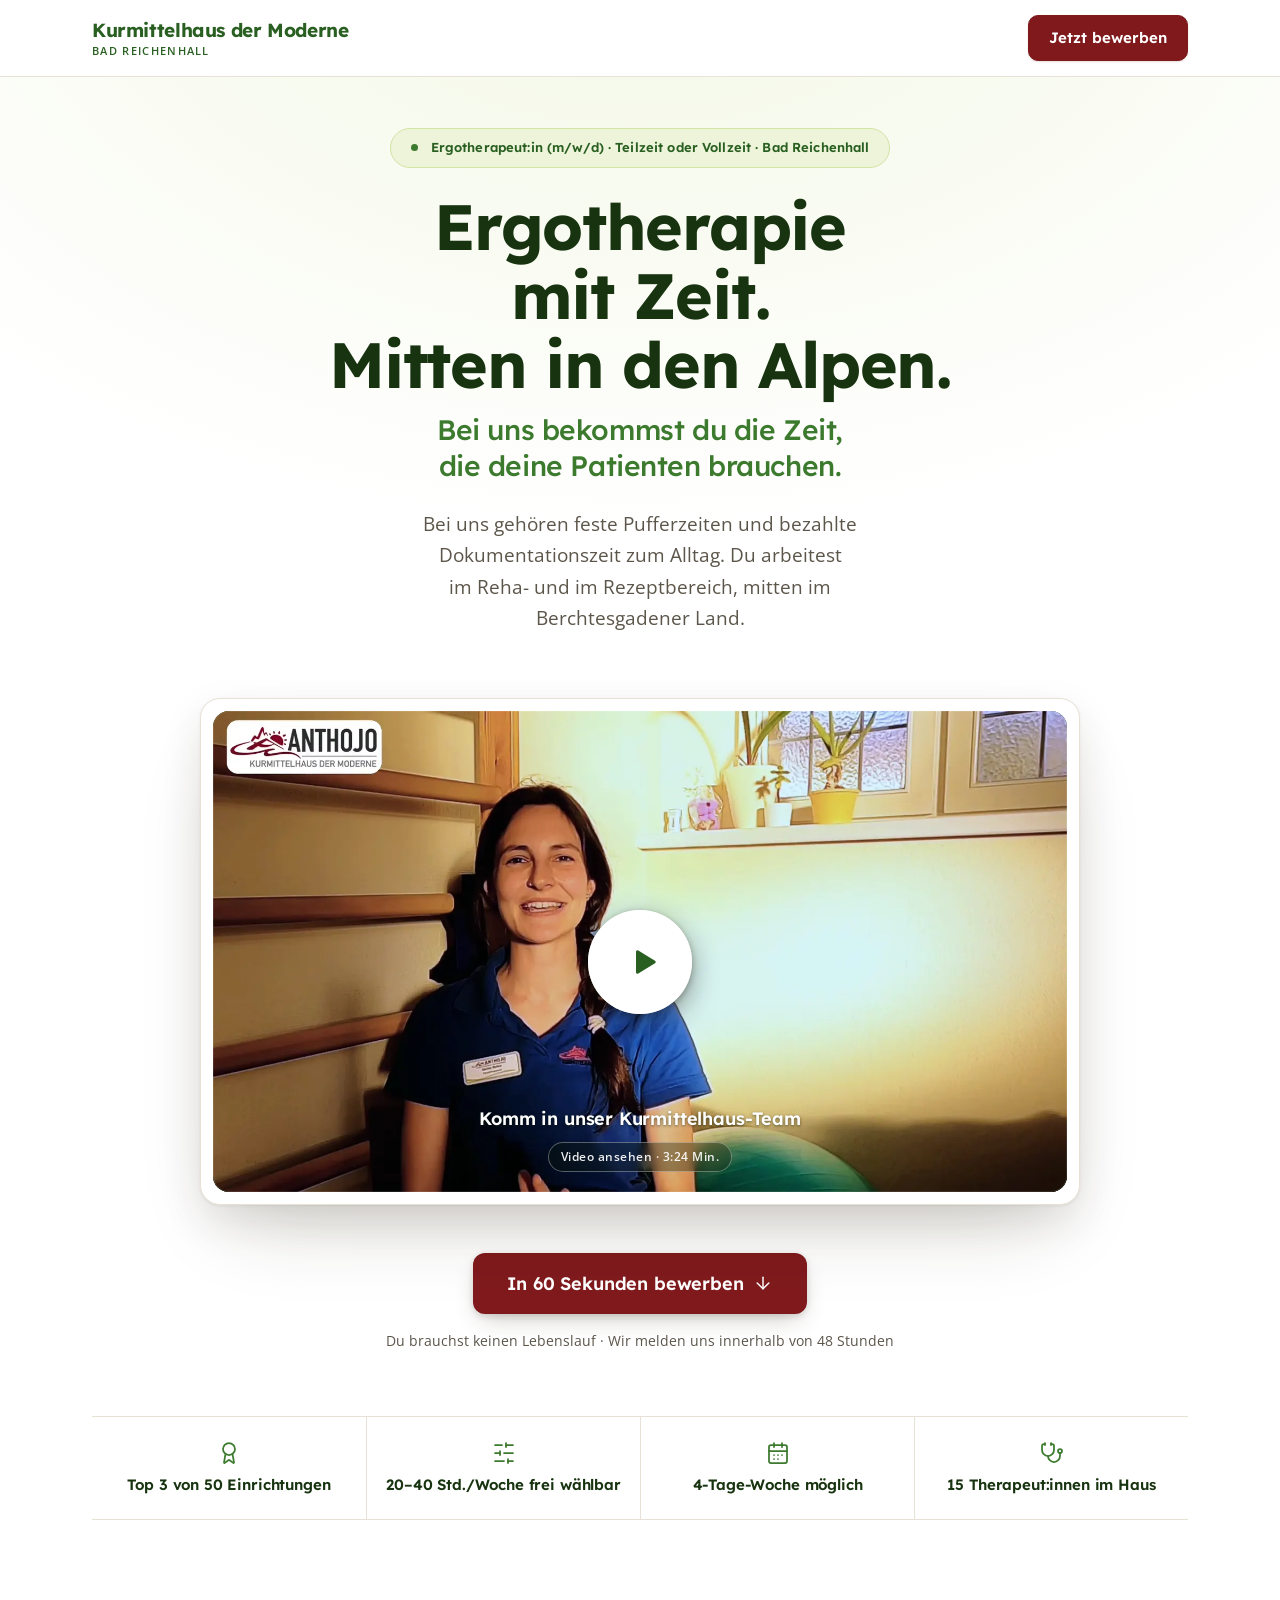
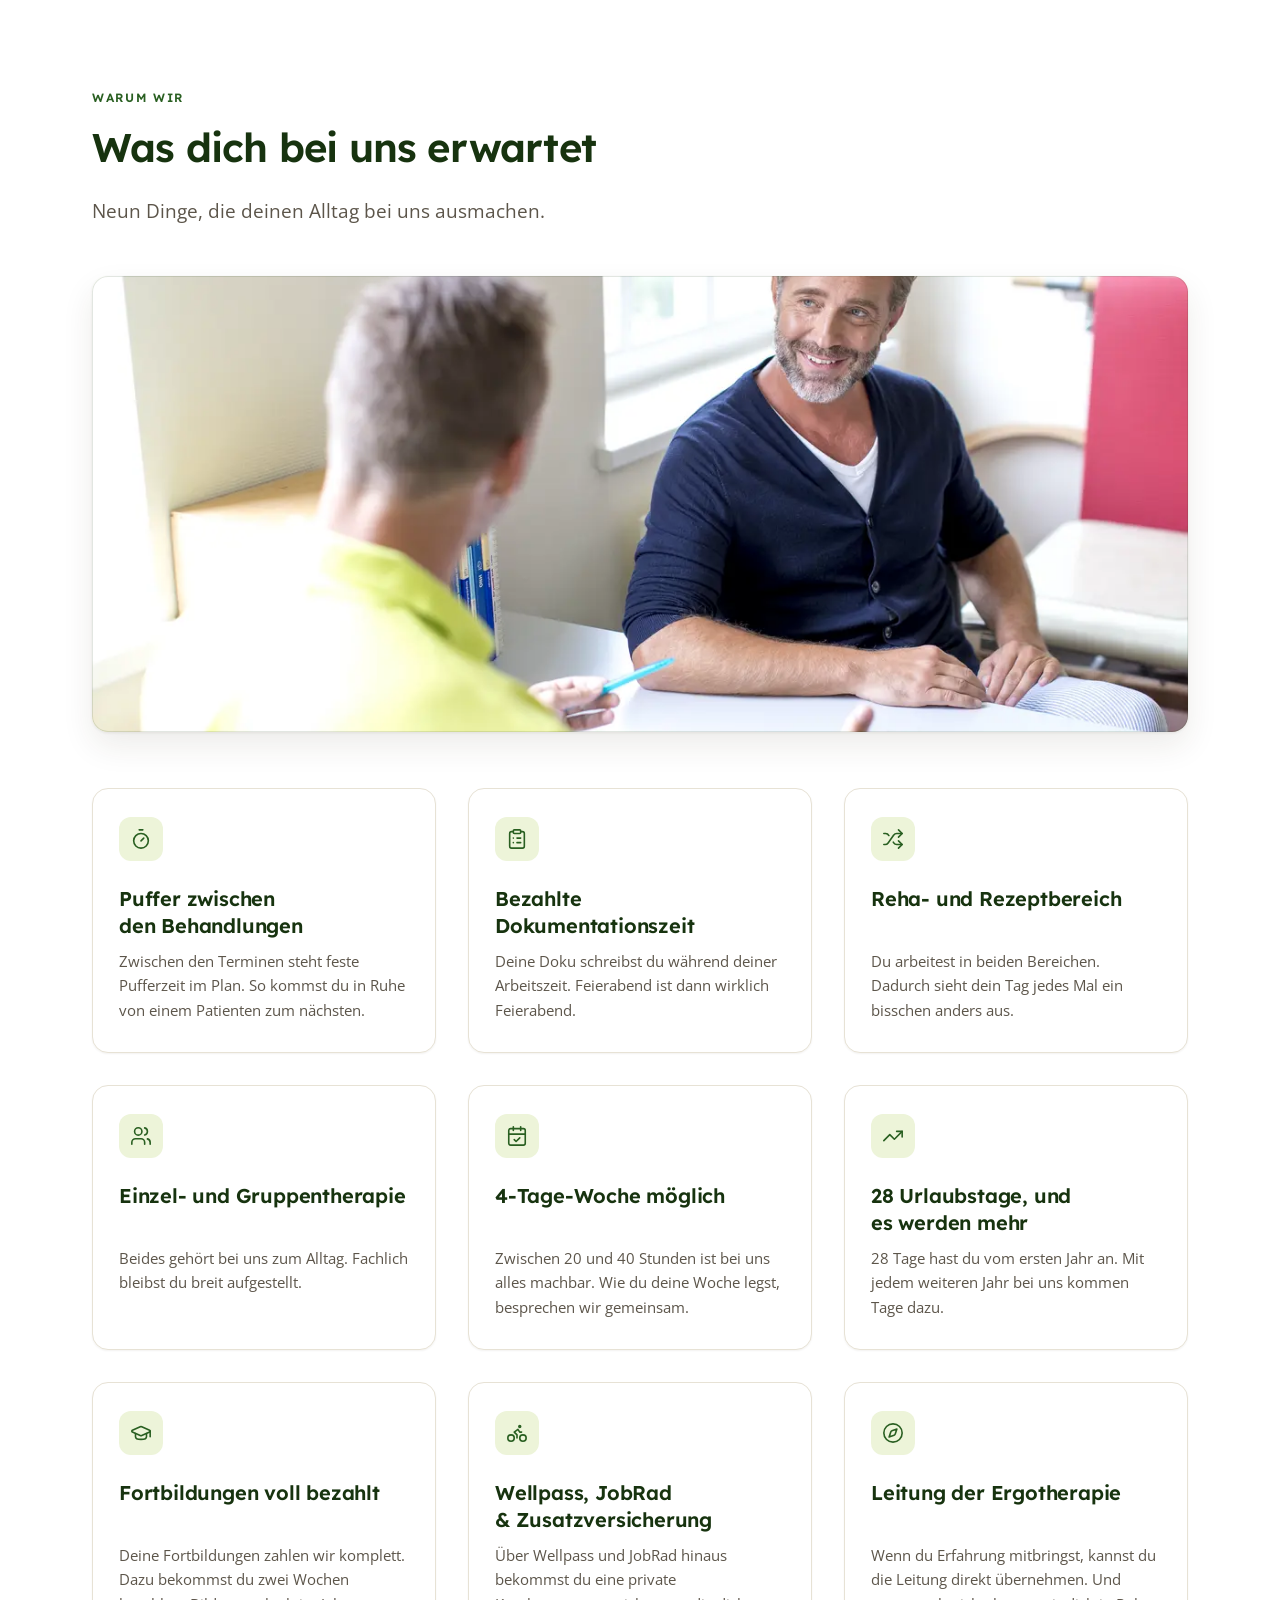
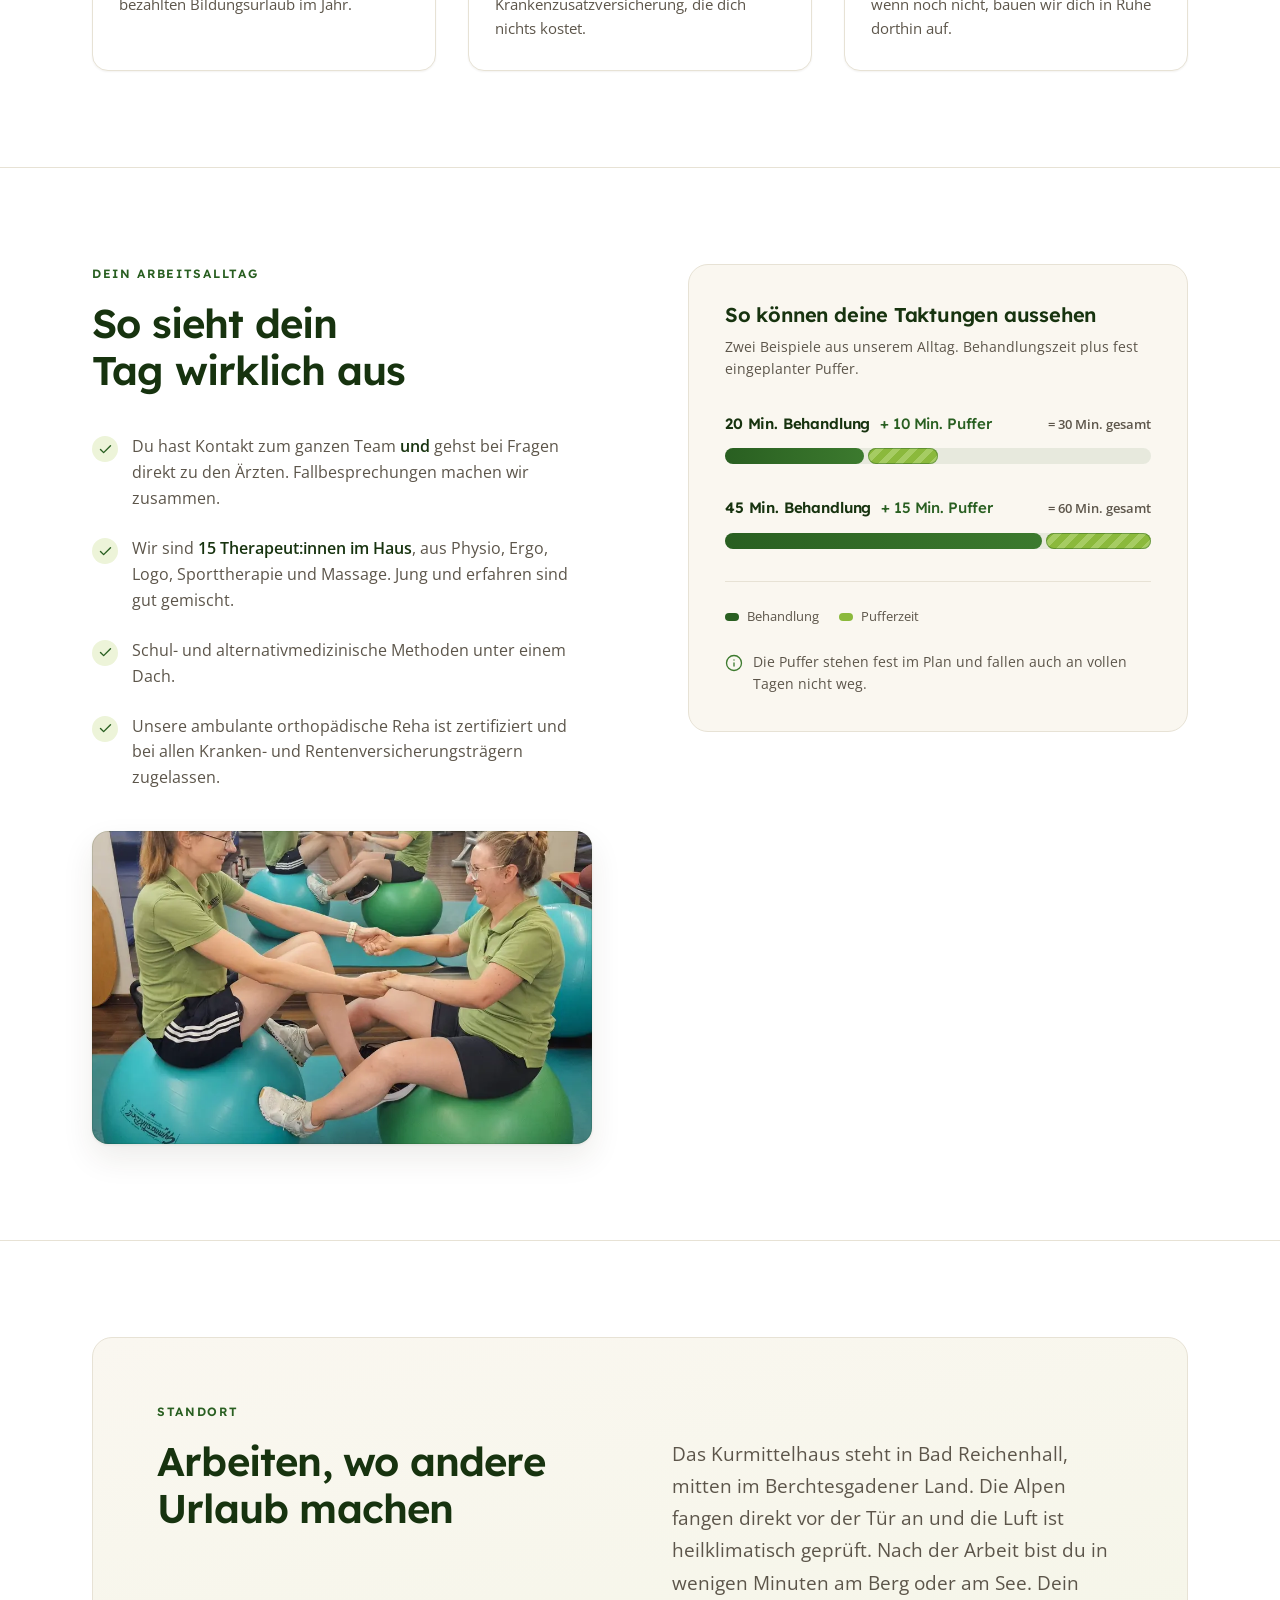
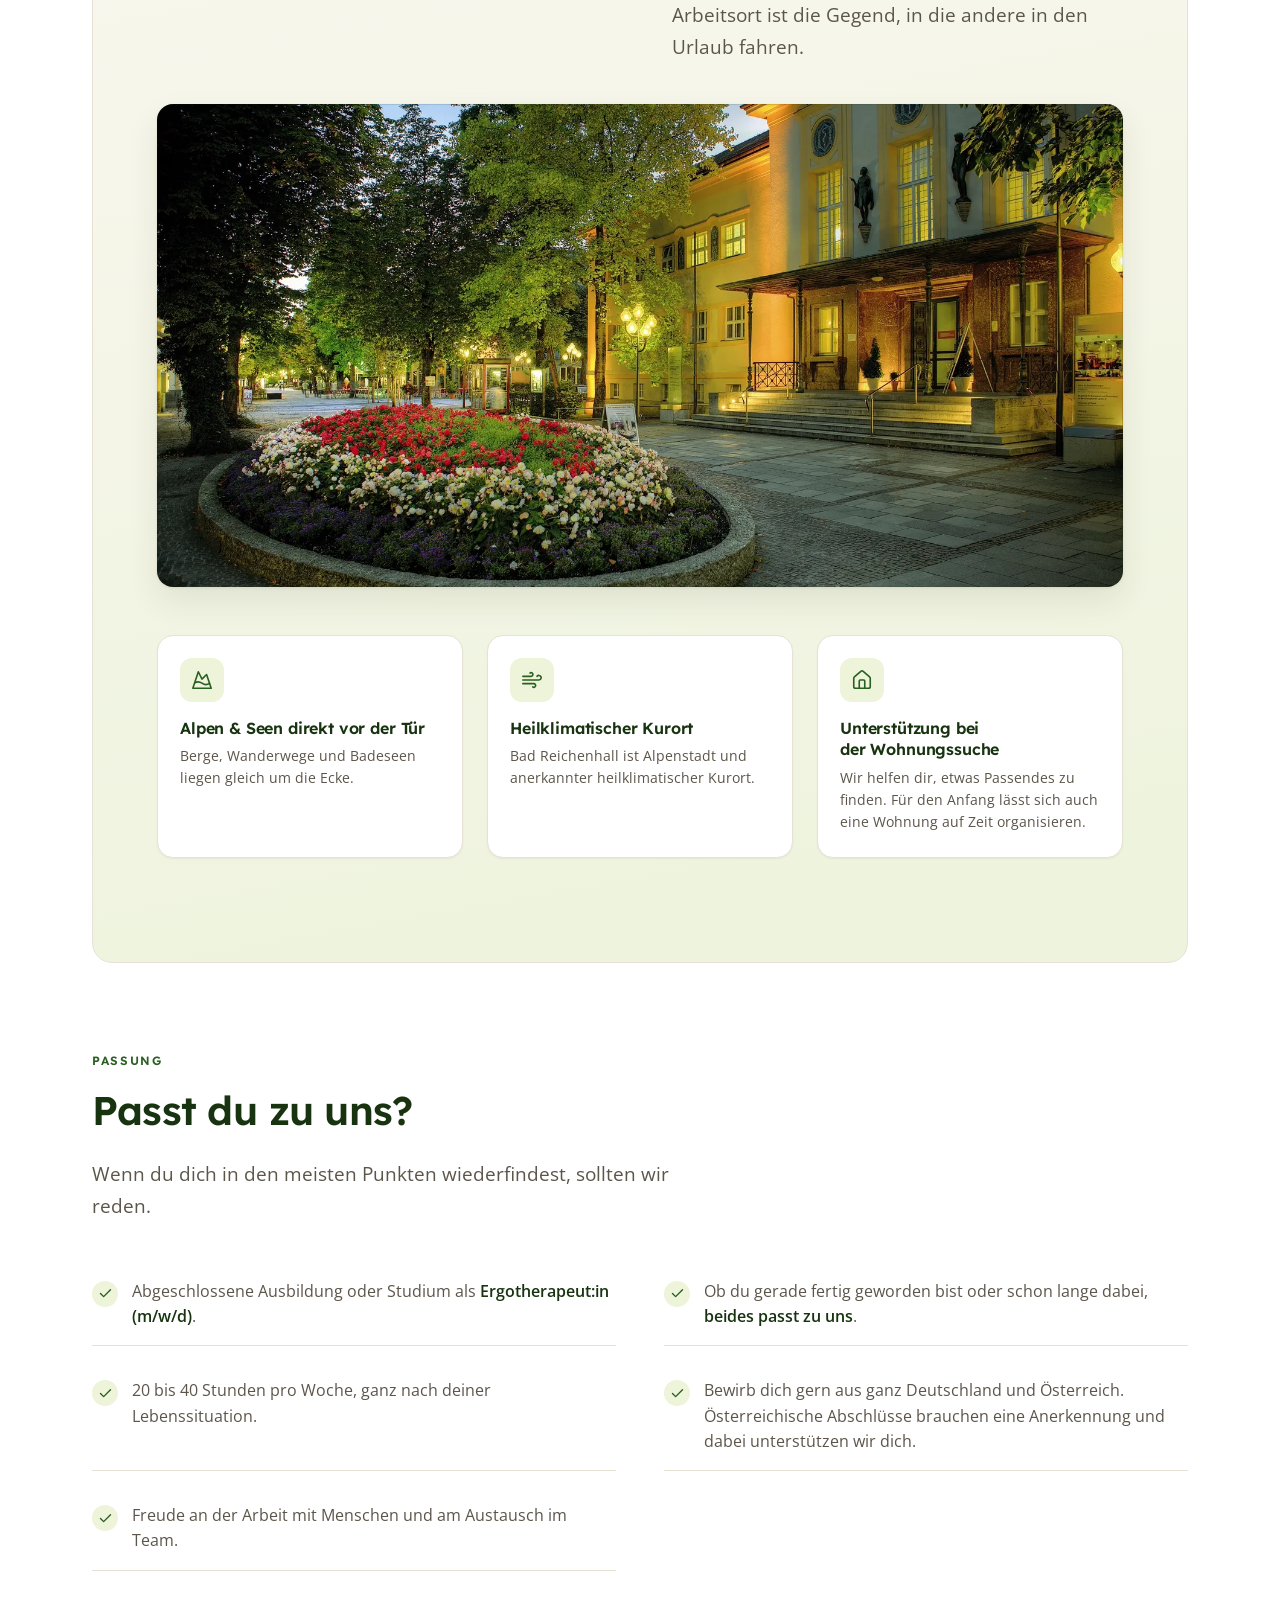
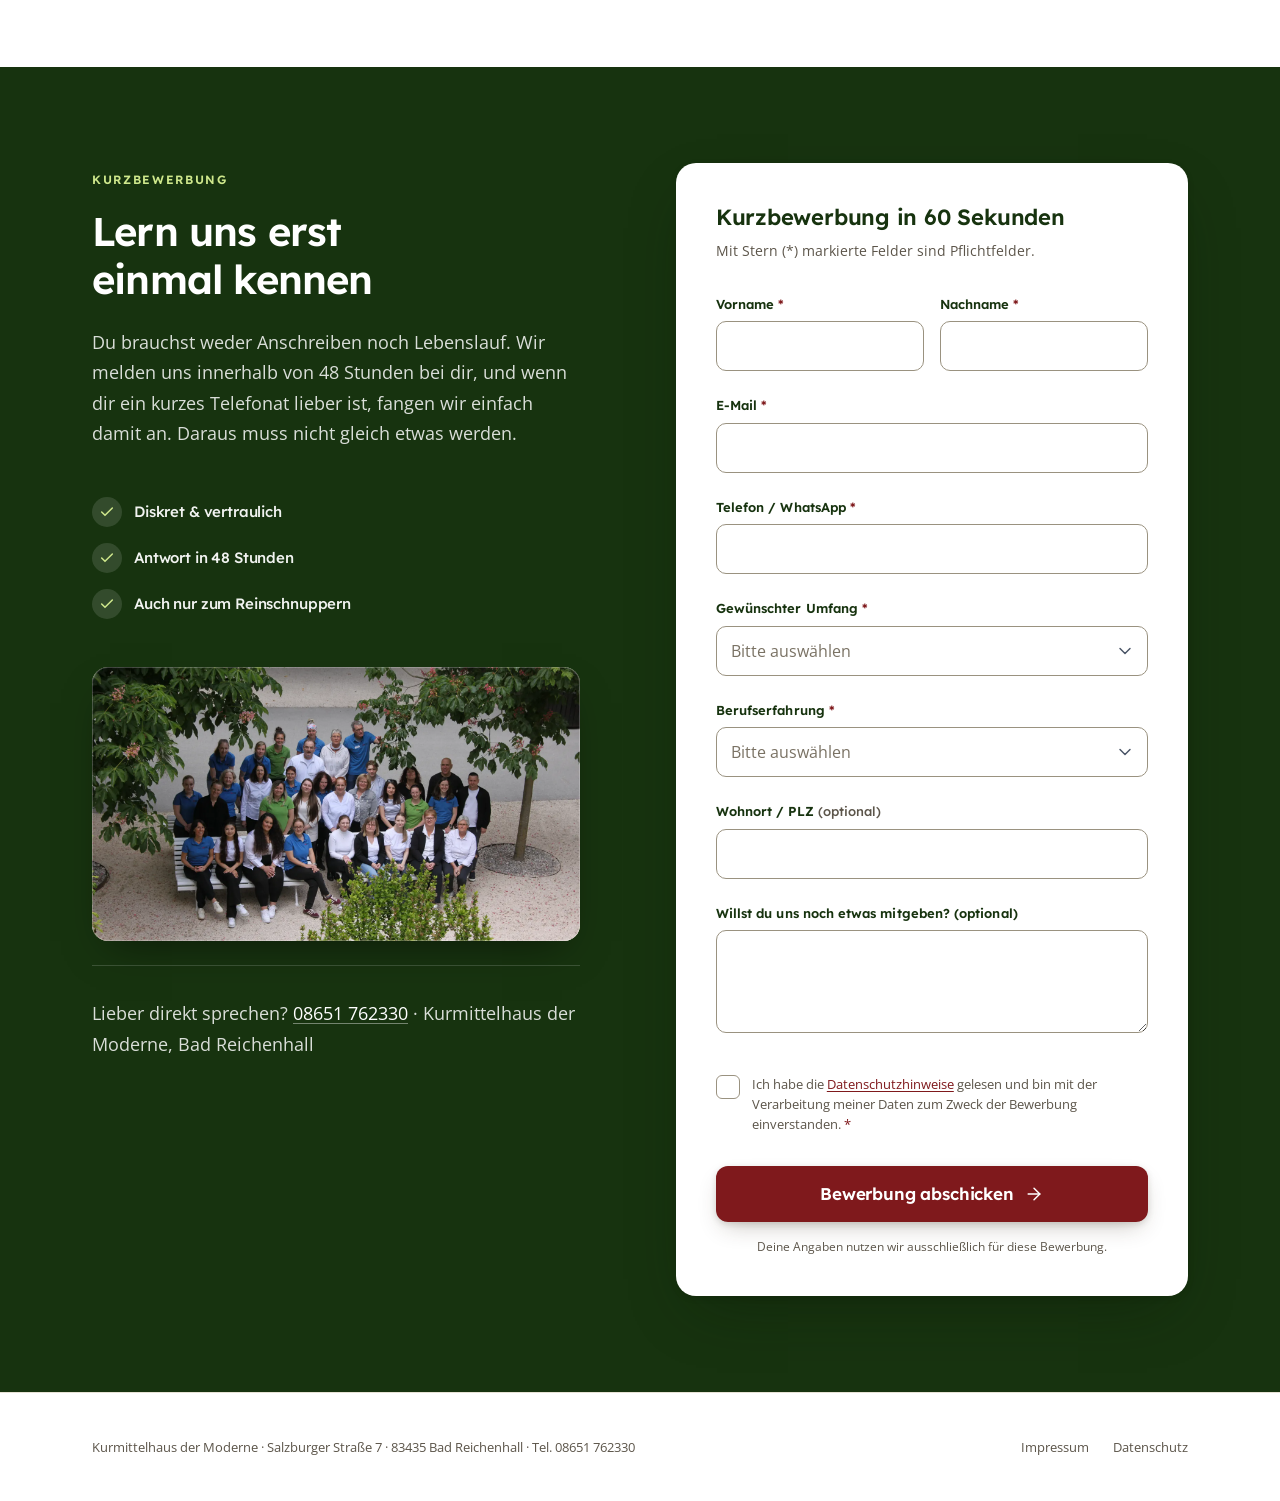
==== commit 69696532: "Impressum und Datenschutz, Schriften selbst hosten Beide Rechtsseiten liegen jetzt als impressum.htm" ====
--- a/index.html
+++ b/index.html
@@ -13,11 +13,37 @@
 <meta property="og:description" content="Feste Pufferzeiten, bezahlte Dokumentationszeit, Reha- und Rezeptbereich, 4-Tage-Woche möglich. Ergotherapeut:in (m/w/d) in Bad Reichenhall gesucht.">
 <meta property="og:site_name" content="Kurmittelhaus der Moderne">
 
-<link rel="preconnect" href="https://fonts.googleapis.com">
-<link rel="preconnect" href="https://fonts.gstatic.com" crossorigin>
-<link href="https://fonts.googleapis.com/css2?family=Lexend:wght@500;600;700&family=Open+Sans:wght@400;600;700&display=swap" rel="stylesheet">
+<link rel="preload" href="fonts/lexend-latin.woff2" as="font" type="font/woff2" crossorigin>
+<link rel="preload" href="fonts/open-sans-latin.woff2" as="font" type="font/woff2" crossorigin>
 
 <style>
+/* ============================================================
+   SCHRIFTEN — selbst gehostet
+   Über Google Fonts eingebunden würde bei jedem Seitenaufruf die
+   IP-Adresse der Besucher an Google übertragen. Beide Familien sind
+   Variable Fonts, eine Datei deckt daher alle Schnitte ab.
+   ============================================================ */
+@font-face{
+  font-family:'Lexend'; font-style:normal; font-weight:500 700; font-display:swap;
+  src:url(fonts/lexend-latin.woff2) format('woff2');
+  unicode-range:U+0000-00FF, U+0131, U+0152-0153, U+02BB-02BC, U+02C6, U+02DA, U+02DC, U+0304, U+0308, U+0329, U+2000-206F, U+20AC, U+2122, U+2191, U+2193, U+2212, U+2215, U+FEFF, U+FFFD;
+}
+@font-face{
+  font-family:'Lexend'; font-style:normal; font-weight:500 700; font-display:swap;
+  src:url(fonts/lexend-latin-ext.woff2) format('woff2');
+  unicode-range:U+0100-02BA, U+02BD-02C5, U+02C7-02CC, U+02CE-02D7, U+02DD-02FF, U+0304, U+0308, U+0329, U+1D00-1DBF, U+1E00-1E9F, U+1EF2-1EFF, U+2020, U+20A0-20AB, U+20AD-20C0, U+2113, U+2C60-2C7F, U+A720-A7FF;
+}
+@font-face{
+  font-family:'Open Sans'; font-style:normal; font-weight:400 700; font-display:swap;
+  src:url(fonts/open-sans-latin.woff2) format('woff2');
+  unicode-range:U+0000-00FF, U+0131, U+0152-0153, U+02BB-02BC, U+02C6, U+02DA, U+02DC, U+0304, U+0308, U+0329, U+2000-206F, U+20AC, U+2122, U+2191, U+2193, U+2212, U+2215, U+FEFF, U+FFFD;
+}
+@font-face{
+  font-family:'Open Sans'; font-style:normal; font-weight:400 700; font-display:swap;
+  src:url(fonts/open-sans-latin-ext.woff2) format('woff2');
+  unicode-range:U+0100-02BA, U+02BD-02C5, U+02C7-02CC, U+02CE-02D7, U+02DD-02FF, U+0304, U+0308, U+0329, U+1D00-1DBF, U+1E00-1E9F, U+1EF2-1EFF, U+2020, U+20A0-20AB, U+20AD-20C0, U+2113, U+2C60-2C7F, U+A720-A7FF;
+}
+
 /* ============================================================
    TOKENS
    ============================================================ */
@@ -1224,8 +1250,8 @@
               <div class="field consent" id="f-datenschutz">
                 <div class="consent__row">
                   <input type="checkbox" id="datenschutz" name="datenschutz" required aria-describedby="e-datenschutz">
-                  <!-- TODO: echte Datenschutz-URL eintragen. target="_blank" ist Absicht: der Nutzer darf das Formular nie verlassen. -->
-                  <label for="datenschutz">Ich habe die <a href="/datenschutz" target="_blank" rel="noopener">Datenschutzhinweise</a> gelesen und bin mit der Verarbeitung meiner Daten zum Zweck der Bewerbung einverstanden. <span class="req-star" aria-hidden="true">*</span></label>
+                  <!-- target="_blank" ist Absicht, damit niemand das ausgefüllte Formular verlässt. -->
+                  <label for="datenschutz">Ich habe die <a href="datenschutz.html" target="_blank" rel="noopener">Datenschutzhinweise</a> gelesen und bin mit der Verarbeitung meiner Daten zum Zweck der Bewerbung einverstanden. <span class="req-star" aria-hidden="true">*</span></label>
                 </div>
                 <p class="err" id="e-datenschutz" role="alert"><svg viewBox="0 0 24 24" fill="none" stroke="currentColor" stroke-width="2" stroke-linecap="round" stroke-linejoin="round" aria-hidden="true"><circle cx="12" cy="12" r="10"/><path d="M12 8v4"/><path d="M12 16h.01"/></svg><span class="err-msg"></span></p>
               </div>
@@ -1263,8 +1289,8 @@
     <p>Kurmittelhaus der Moderne · Salzburger Straße 7 · 83435 Bad Reichenhall · Tel. <a href="tel:+498651762330">08651 762330</a></p>
     <nav aria-label="Rechtliches">
       <!-- TODO: echte URLs eintragen -->
-      <a href="/impressum" target="_blank" rel="noopener">Impressum</a>
-      <a href="/datenschutz" target="_blank" rel="noopener">Datenschutz</a>
+      <a href="impressum.html">Impressum</a>
+      <a href="datenschutz.html">Datenschutz</a>
     </nav>
   </div>
 </footer>
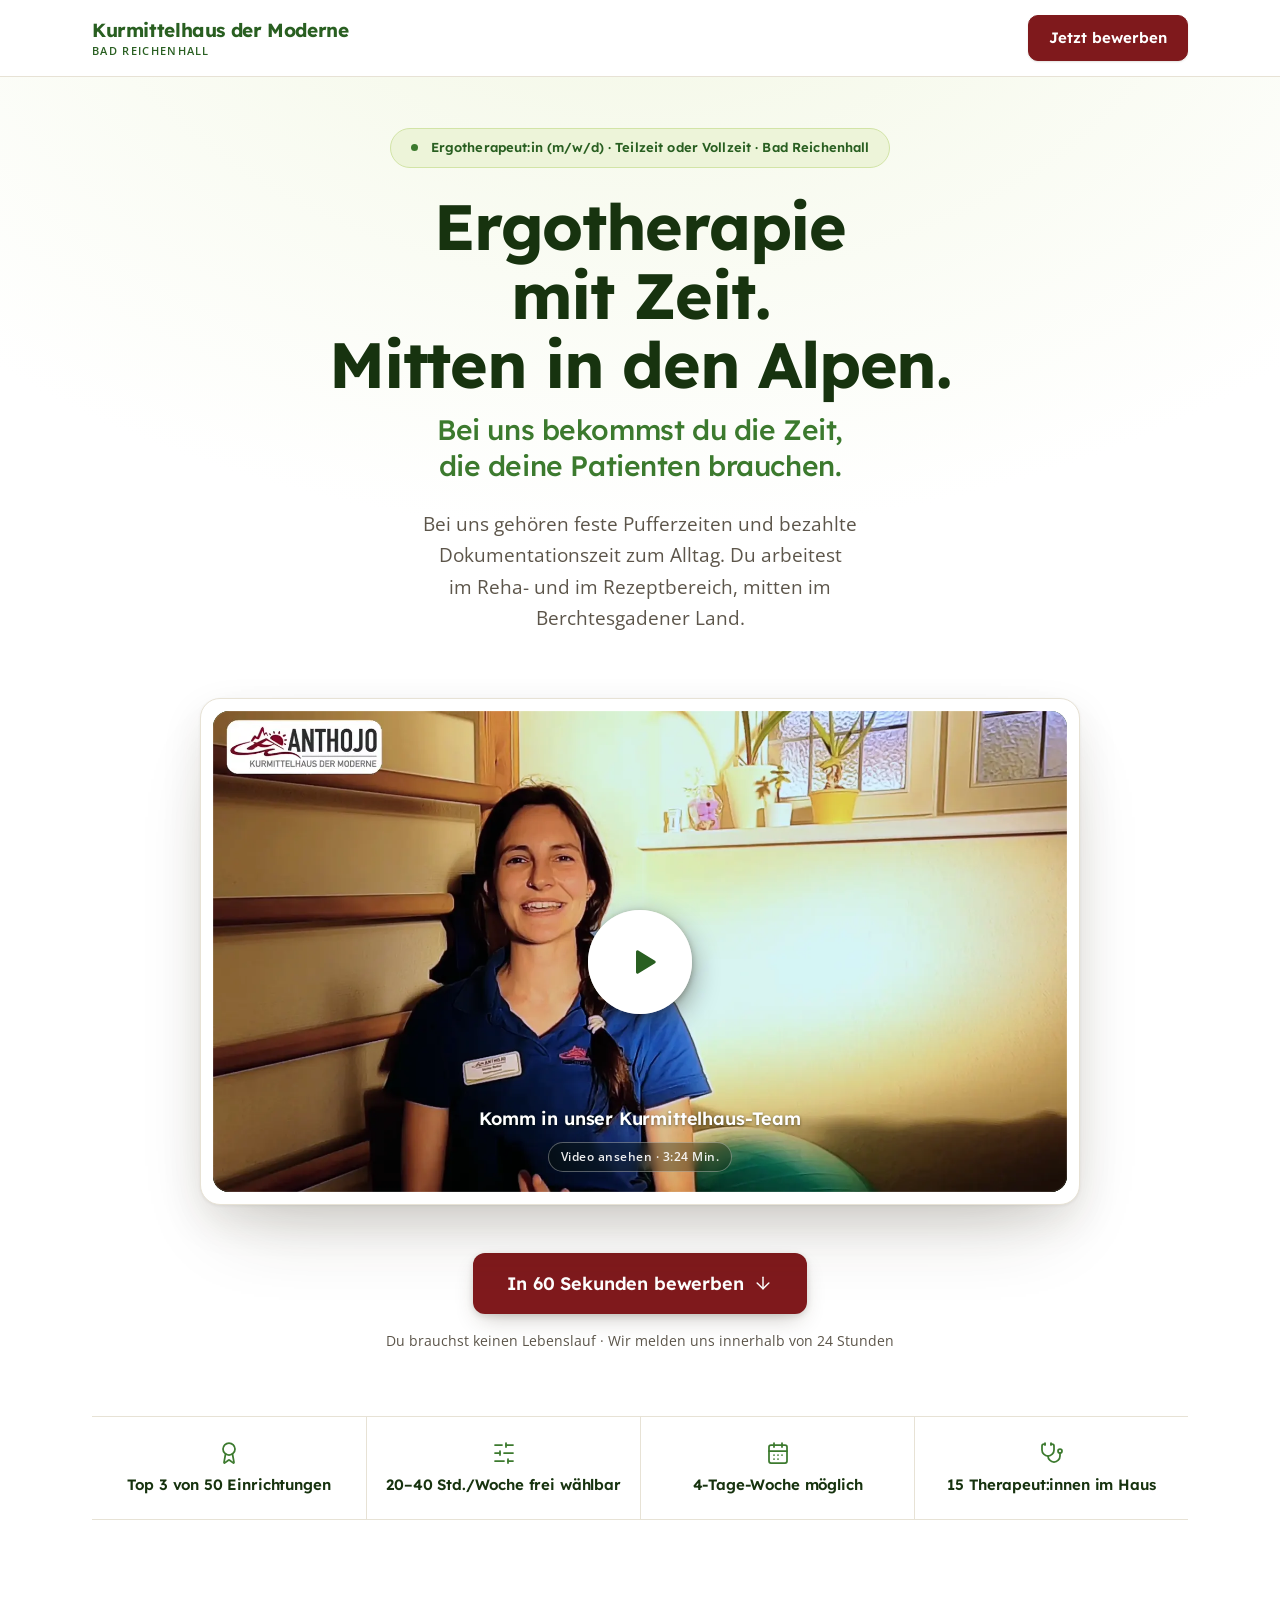
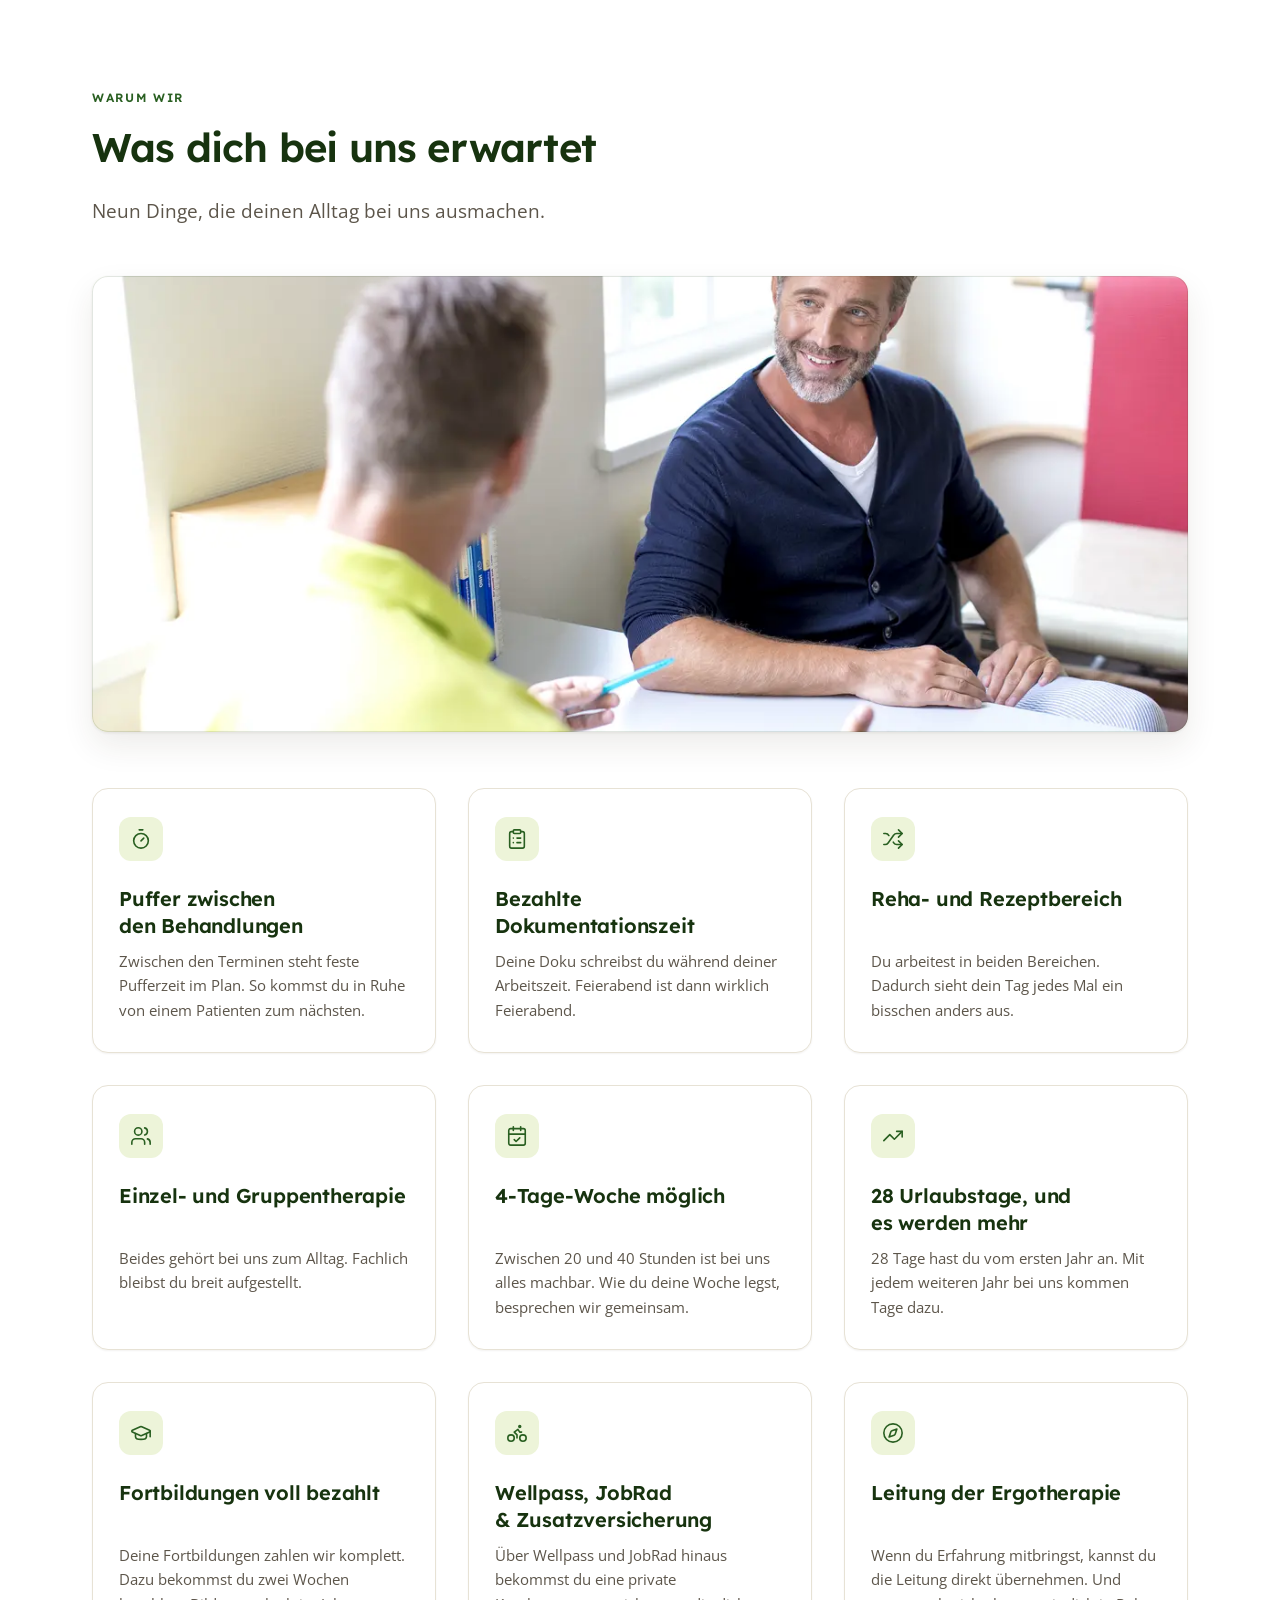
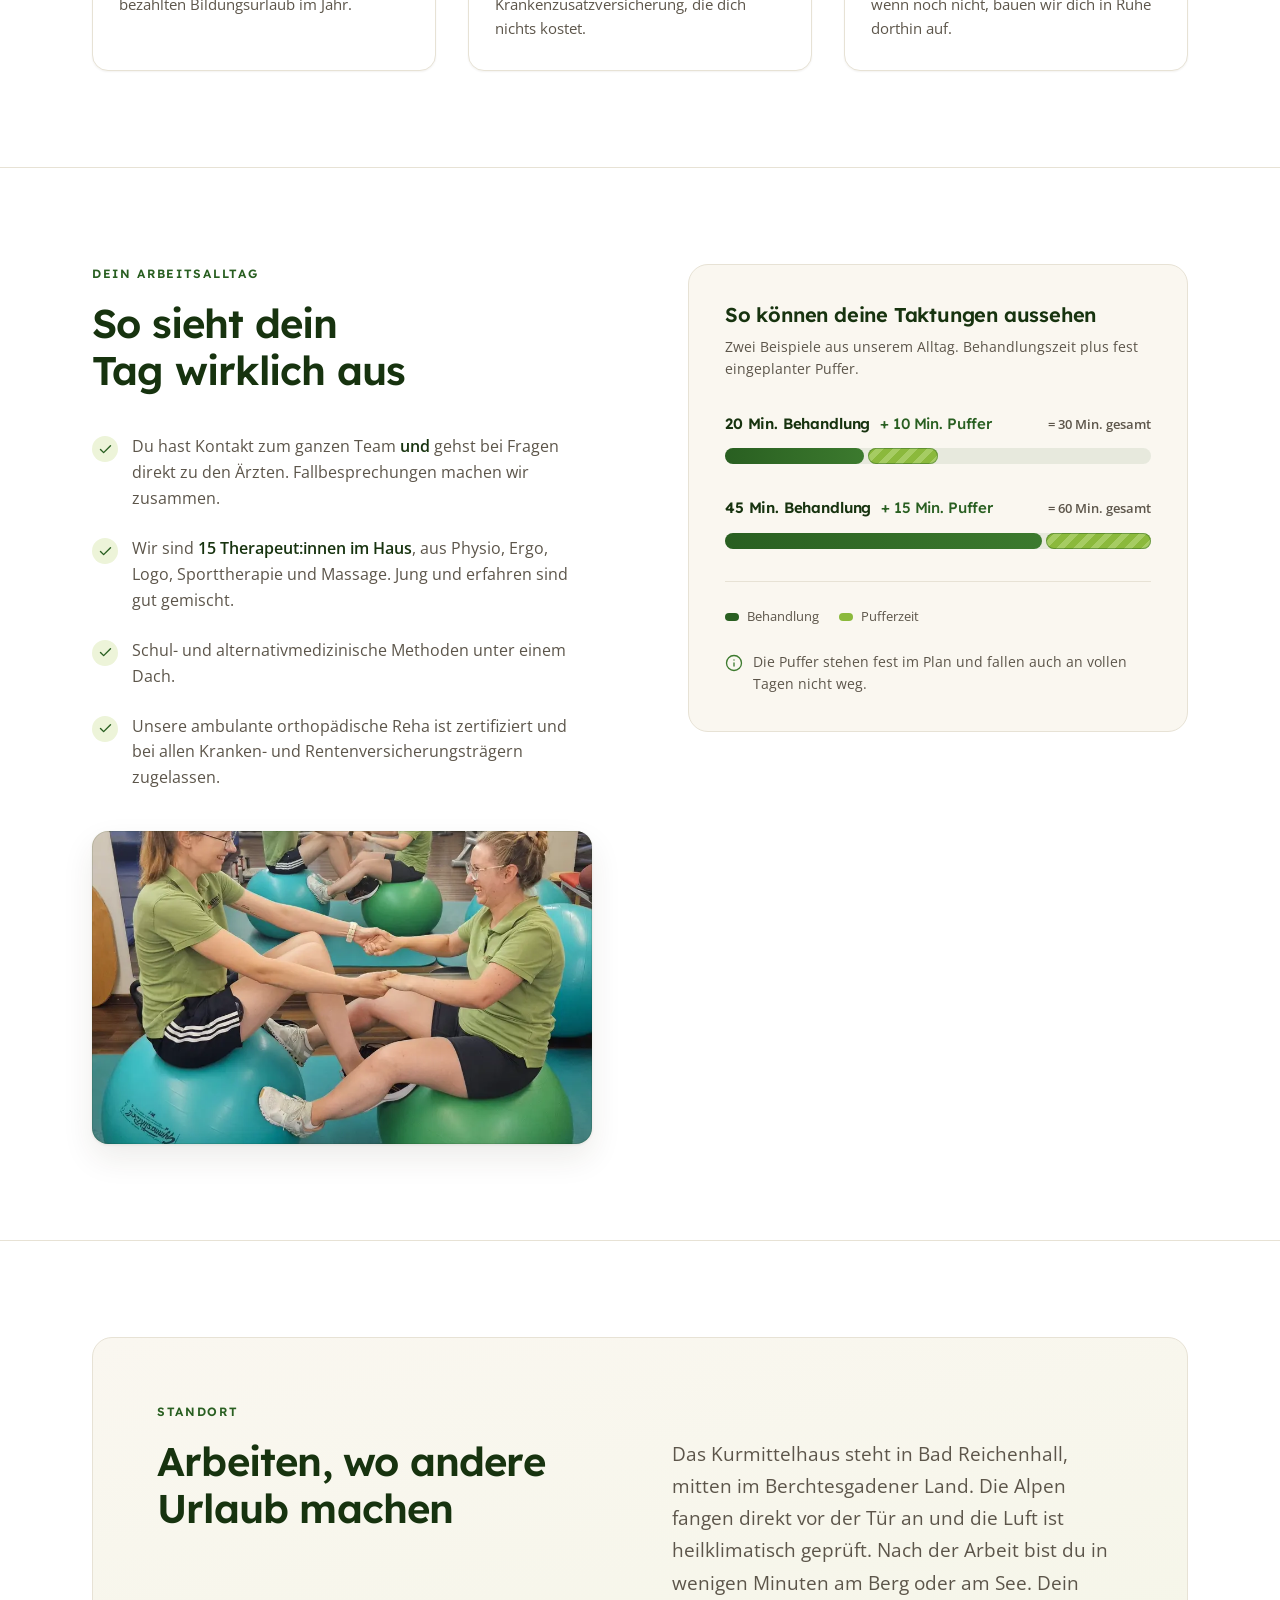
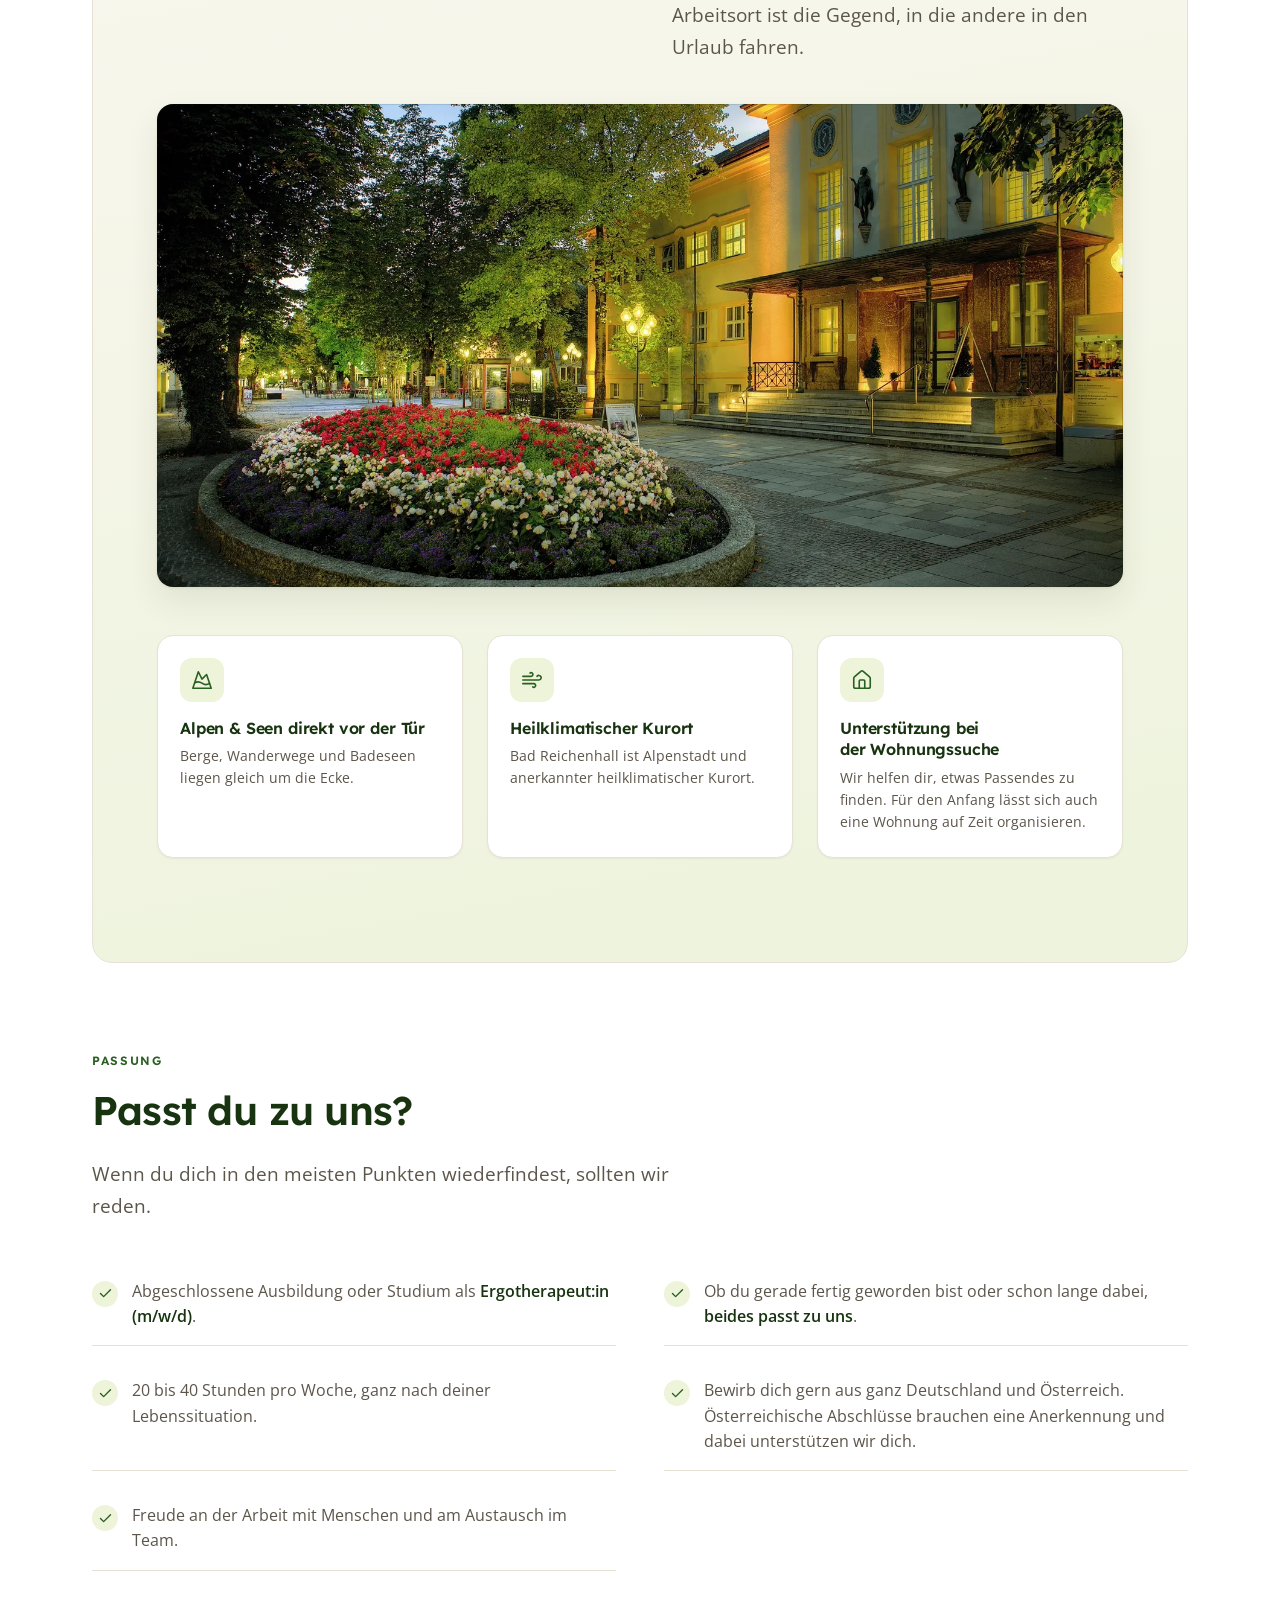
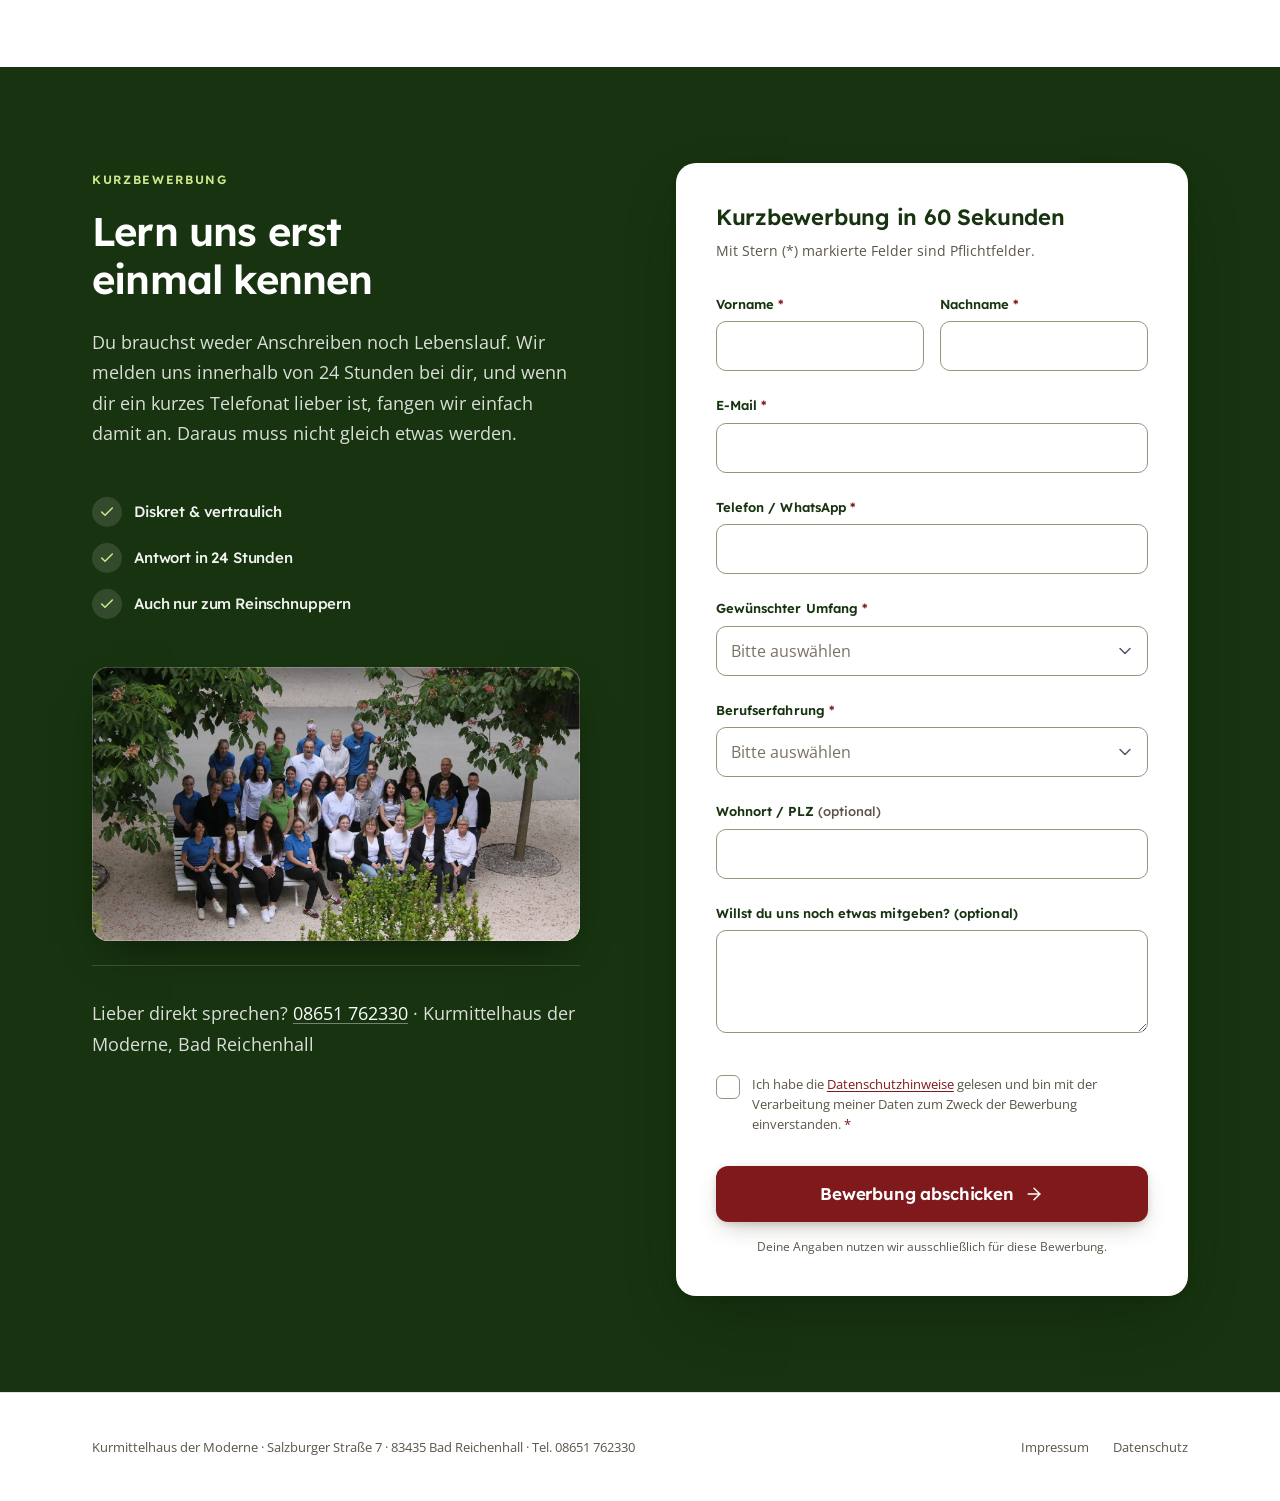
==== commit d81befe5: "Bestaetigungsmail an Bewerber, Antwortzeit auf 24 Stunden Die Function schickt nach der internen Ben" ====
--- a/index.html
+++ b/index.html
@@ -845,7 +845,7 @@
           In 60 Sekunden bewerben
           <svg class="btn__icon" width="20" height="20" viewBox="0 0 24 24" fill="none" stroke="currentColor" stroke-width="1.75" stroke-linecap="round" stroke-linejoin="round" aria-hidden="true"><path d="M12 5v14"/><path d="m19 12-7 7-7-7"/></svg>
         </a>
-        <p class="hero__micro">Du brauchst keinen Lebenslauf · Wir melden uns innerhalb von 48 Stunden</p>
+        <p class="hero__micro">Du brauchst keinen Lebenslauf · Wir melden uns innerhalb von 24 Stunden</p>
       </div>
 
       <ul class="trust reveal" data-reveal>
@@ -1140,7 +1140,7 @@
         <span class="eyebrow">Kurzbewerbung</span>
         <h2 id="bewerbung-title" style="margin-top:var(--s2)">Lern uns erst einmal kennen</h2>
         <p>
-          Du brauchst weder Anschreiben noch Lebenslauf. Wir melden uns innerhalb von 48 Stunden bei
+          Du brauchst weder Anschreiben noch Lebenslauf. Wir melden uns innerhalb von 24 Stunden bei
           dir, und wenn dir ein kurzes Telefonat lieber ist, fangen wir einfach damit an. Daraus muss
           nicht gleich etwas werden.
         </p>
@@ -1152,7 +1152,7 @@
           </li>
           <li>
             <span class="check" aria-hidden="true"><svg viewBox="0 0 24 24" fill="none" stroke="currentColor" stroke-width="2.25" stroke-linecap="round" stroke-linejoin="round"><path d="M20 6 9 17l-5-5"/></svg></span>
-            <span>Antwort in 48 Stunden</span>
+            <span>Antwort in 24 Stunden</span>
           </li>
           <li>
             <span class="check" aria-hidden="true"><svg viewBox="0 0 24 24" fill="none" stroke="currentColor" stroke-width="2.25" stroke-linecap="round" stroke-linejoin="round"><path d="M20 6 9 17l-5-5"/></svg></span>
@@ -1274,8 +1274,8 @@
           <div class="success__icon" aria-hidden="true">
             <svg width="30" height="30" viewBox="0 0 24 24" fill="none" stroke="currentColor" stroke-width="1.75" stroke-linecap="round" stroke-linejoin="round"><circle cx="12" cy="12" r="10"/><path d="m9 12 2 2 4-4"/></svg>
           </div>
-          <h3>Danke! Wir melden uns innerhalb von 48 Stunden bei dir.</h3>
-          <p>Deine Kurzbewerbung ist bei uns angekommen. Wir melden uns per E-Mail oder Telefon, ganz wie es dir lieber ist.</p>
+          <h3>Danke! Wir melden uns innerhalb von 24 Stunden bei dir.</h3>
+          <p>Deine Kurzbewerbung ist bei uns angekommen – eine Bestätigung liegt gleich in deinem Postfach. Wir melden uns per E-Mail oder Telefon, ganz wie es dir lieber ist.</p>
         </div>
 
       </div>
@@ -1303,8 +1303,82 @@
 (function () {
   'use strict';
 
-  /* === HIER ENDPOINT EINTRAGEN (Zapier/Make/Formspree/eigenes Backend) === */
-  const FORM_ENDPOINT = ""; // leer = Demo-Modus, zeigt nur die Erfolgsmeldung
+  /* Netlify Function, die die Bewerbung per Resend als E-Mail zustellt. */
+  const FORM_ENDPOINT = "/.netlify/functions/bewerbung";
+
+  /* ============================================================
+     META PIXEL
+     ============================================================
+     PIXEL_REQUIRES_CONSENT steuert, ob vor dem Laden eine Einwilligung
+     vorliegen muss.
+
+     Aktuell auf false: das Pixel lädt direkt beim Seitenaufruf, damit
+     sich Events schon in der Testphase prüfen lassen.
+
+     >>> VOR DEM GO-LIVE auf true setzen. <<<
+     § 25 Abs. 1 TTDSG verlangt eine aktive Einwilligung, bevor der Pixel
+     Daten an Meta senden darf. Mit true wird der Basiscode erst geholt,
+     wenn eine Zustimmung gespeichert ist, vorher geht keine einzige
+     Anfrage an connect.facebook.net. Ein Einwilligungsdialog ruft dafür
+     window.kmhConsent.grant() beziehungsweise .deny() auf.
+
+     Der Mailversand hängt davon nicht ab und funktioniert immer. */
+  const PIXEL_REQUIRES_CONSENT = false;
+
+  const PIXEL_ID = '1088297220442492';
+  const CONSENT_KEY = 'kmh-consent-marketing';
+
+  function readConsent() {
+    try { return window.localStorage.getItem(CONSENT_KEY); }
+    catch (e) { return null; } // Privater Modus oder blockierte Speicherung
+  }
+
+  function loadPixel() {
+    if (window.fbq) return;
+    /* Basiscode von Meta, unverändert übernommen. */
+    !function(f,b,e,v,n,t,s)
+    {if(f.fbq)return;n=f.fbq=function(){n.callMethod?
+    n.callMethod.apply(n,arguments):n.queue.push(arguments)};
+    if(!f._fbq)f._fbq=n;n.push=n;n.loaded=!0;n.version='2.0';
+    n.queue=[];t=b.createElement(e);t.async=!0;
+    t.src=v;s=b.getElementsByTagName(e)[0];
+    s.parentNode.insertBefore(t,s)}(window, document,'script',
+    'https://connect.facebook.net/en_US/fbevents.js');
+    window.fbq('init', PIXEL_ID);
+    window.fbq('track', 'PageView');
+  }
+
+  window.kmhConsent = {
+    status: readConsent,
+    grant: function () {
+      try { window.localStorage.setItem(CONSENT_KEY, 'granted'); } catch (e) {}
+      loadPixel();
+    },
+    deny: function () {
+      try { window.localStorage.setItem(CONSENT_KEY, 'denied'); } catch (e) {}
+    }
+  };
+
+  if (!PIXEL_REQUIRES_CONSENT || readConsent() === 'granted') loadPixel();
+
+  /* Feuert ein Pixel-Ereignis, sofern eingewilligt wurde. Ohne Einwilligung
+     existiert fbq nicht, deshalb der Typcheck statt eines try/catch. */
+  function trackEvent(name, params, eventID) {
+    if (typeof window.fbq !== 'function') return;
+    window.fbq('track', name, params, { eventID: eventID });
+  }
+
+  /* Eigene ID je Absendung, damit die Conversions API später deduplizieren
+     kann. randomUUID gibt es nur in sicheren Kontexten, daher der Rückfall. */
+  function neueEventId() {
+    try {
+      if (window.crypto && typeof window.crypto.randomUUID === 'function') {
+        return window.crypto.randomUUID();
+      }
+    } catch (e) {}
+    return 'ev-' + Date.now().toString(36) + '-' +
+           Math.random().toString(36).slice(2, 10);
+  }
 
   const reduceMotion = window.matchMedia('(prefers-reduced-motion: reduce)').matches;
 
@@ -1455,8 +1529,13 @@
     try { successBox.scrollIntoView({ behavior: reduceMotion ? 'auto' : 'smooth', block: 'center' }); } catch (e) { successBox.scrollIntoView(); }
   }
 
+  /* Sperre gegen Doppelabsendung. Der Button wird zwar deaktiviert, per
+     Enter-Taste käme sonst aber trotzdem ein zweiter Submit durch. */
+  let isSubmitting = false;
+
   form.addEventListener('submit', function (event) {
     event.preventDefault();
+    if (isSubmitting) return;
     formError.classList.remove('show');
 
     let firstInvalid = null;
@@ -1476,6 +1555,9 @@
       showSuccess();
       return;
     }
+
+    // Eine ID je Absendung, die Function protokolliert sie mit.
+    const eventID = neueEventId();
 
     const payload = {
       vorname:     form.elements['vorname'].value.trim(),
@@ -1486,18 +1568,15 @@
       erfahrung:   form.elements['erfahrung'].value,
       ort:         form.elements['ort'].value.trim(),
       nachricht:   form.elements['nachricht'].value.trim(),
+      webseite:    form.elements['webseite'] ? form.elements['webseite'].value : '',
       datenschutz: form.elements['datenschutz'].checked,
       quelle:      'Landingpage Ergotherapie',
-      gesendet_am: new Date().toISOString()
+      gesendet_am: new Date().toISOString(),
+      eventID:     eventID
     };
 
+    isSubmitting = true;
     setLoading(true);
-
-    if (!FORM_ENDPOINT) {
-      // Demo-Modus
-      window.setTimeout(function () { setLoading(false); showSuccess(); }, 800);
-      return;
-    }
 
     fetch(FORM_ENDPOINT, {
       method: 'POST',
@@ -1507,7 +1586,15 @@
       if (!res.ok) throw new Error('HTTP ' + res.status);
       setLoading(false);
       showSuccess();
+      // Erst jetzt, nach bestätigtem 2xx. Nicht beim Klick, nicht beim Submit.
+      trackEvent('Lead', {
+        content_name: 'Ergotherapeut:in Kurmittelhaus Bad Reichenhall',
+        content_category: 'Bewerbung'
+      }, eventID);
     }).catch(function () {
+      // Nur hier wieder freigeben. Nach Erfolg bleibt das Formular gesperrt,
+      // damit dieselbe Bewerbung nicht ein zweites Mal rausgeht.
+      isSubmitting = false;
       setLoading(false);
       formError.classList.add('show');
     });
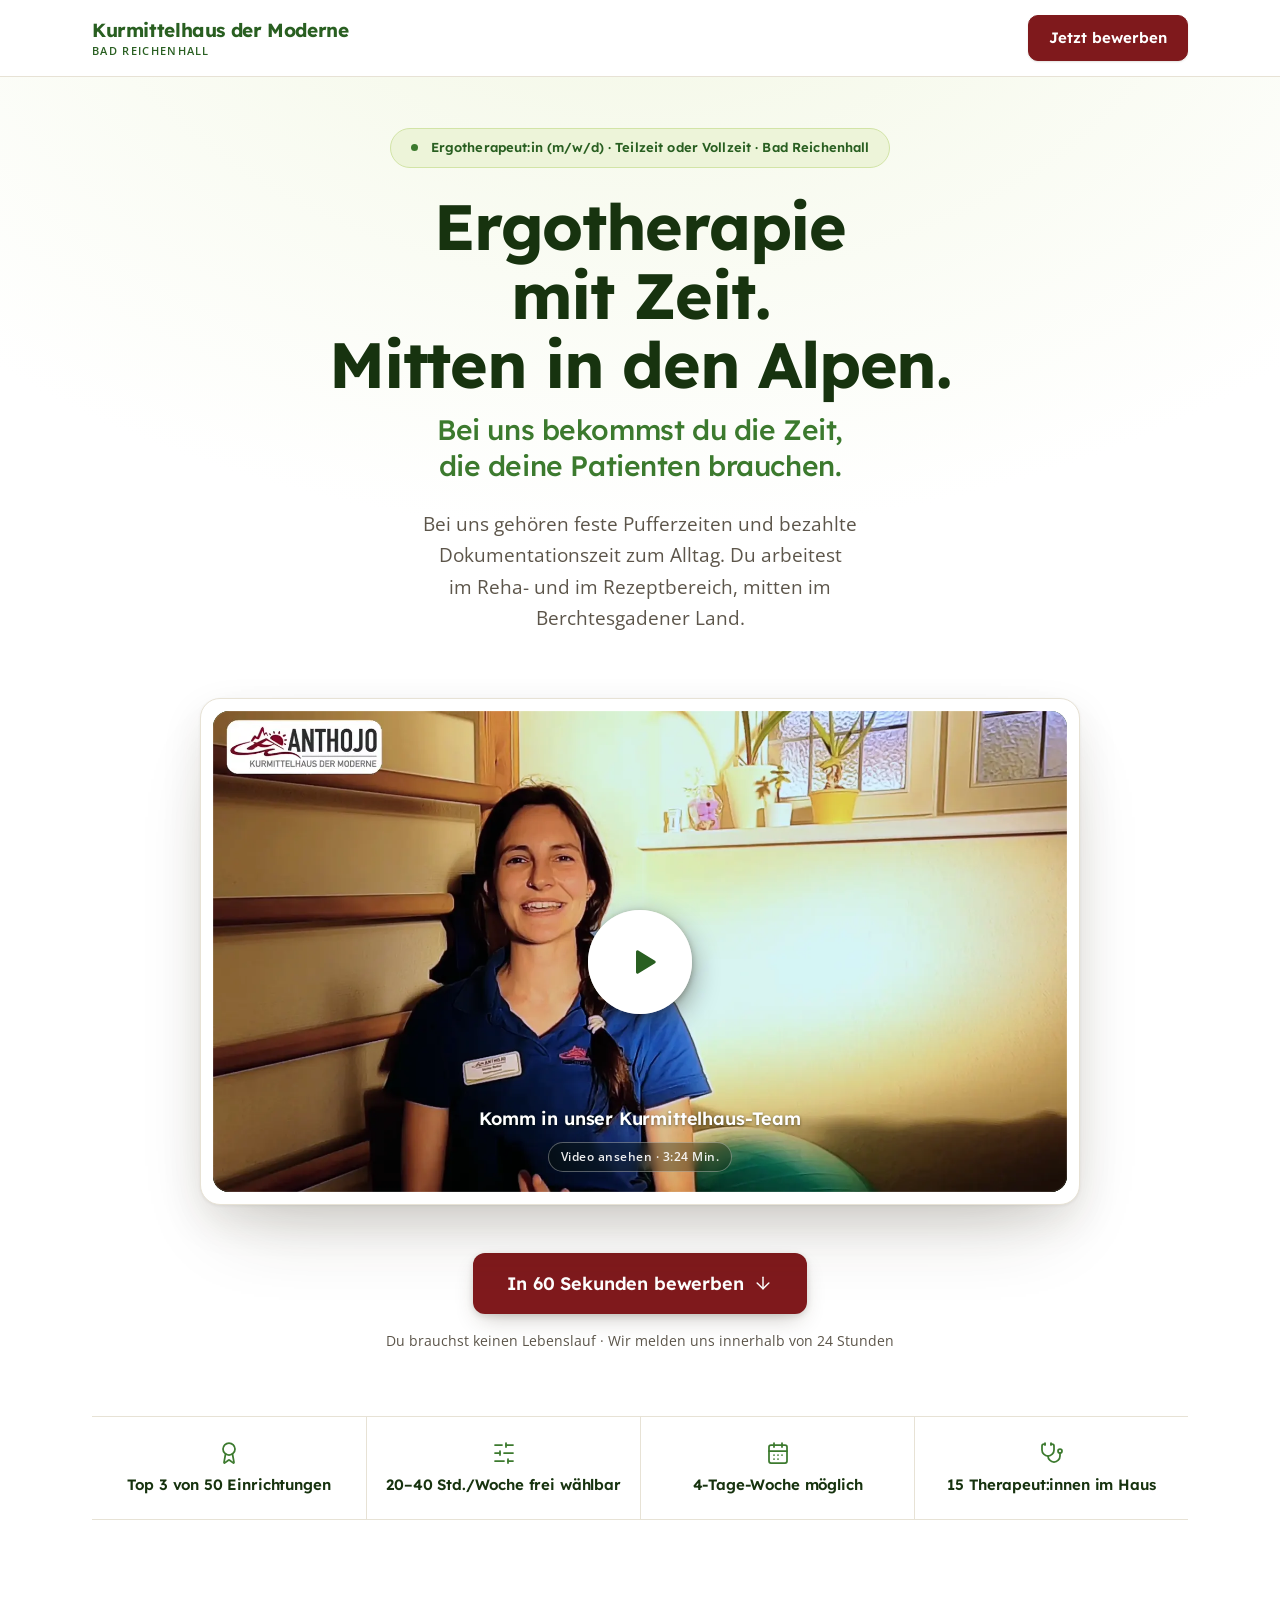
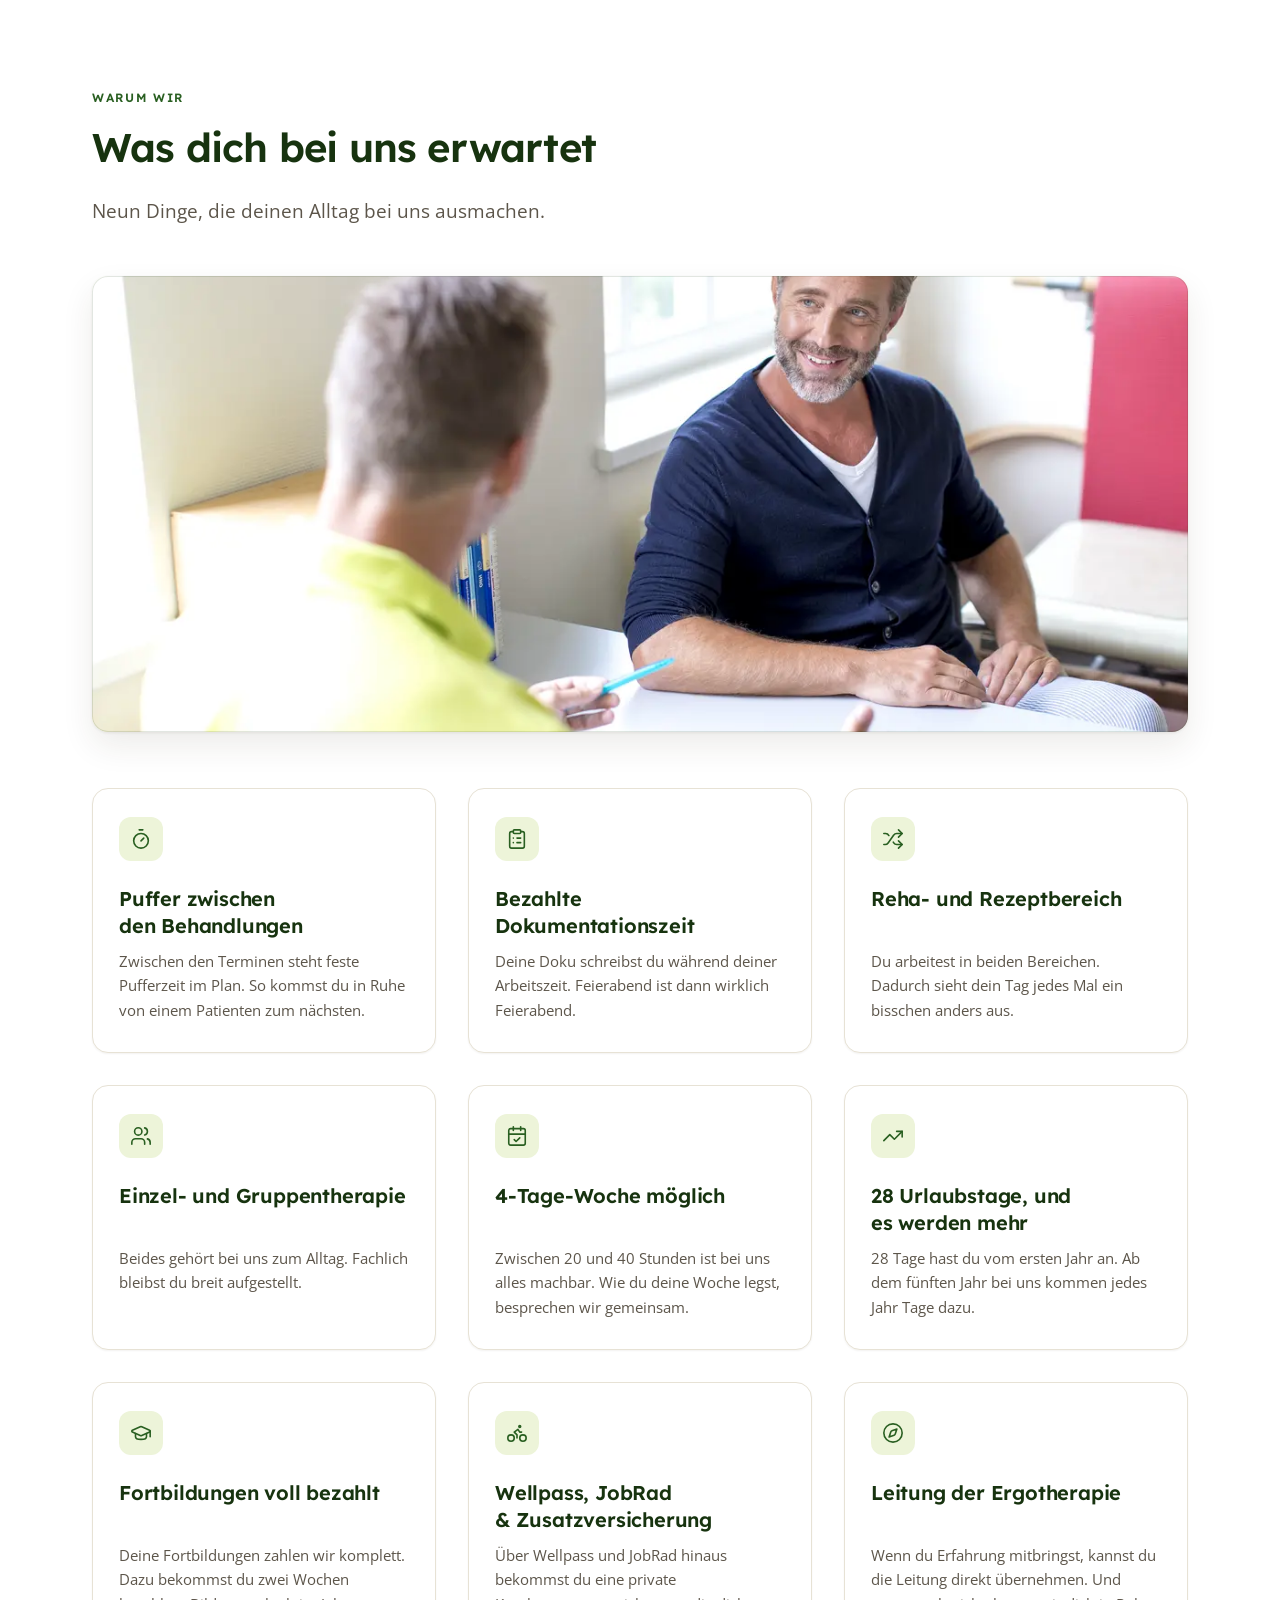
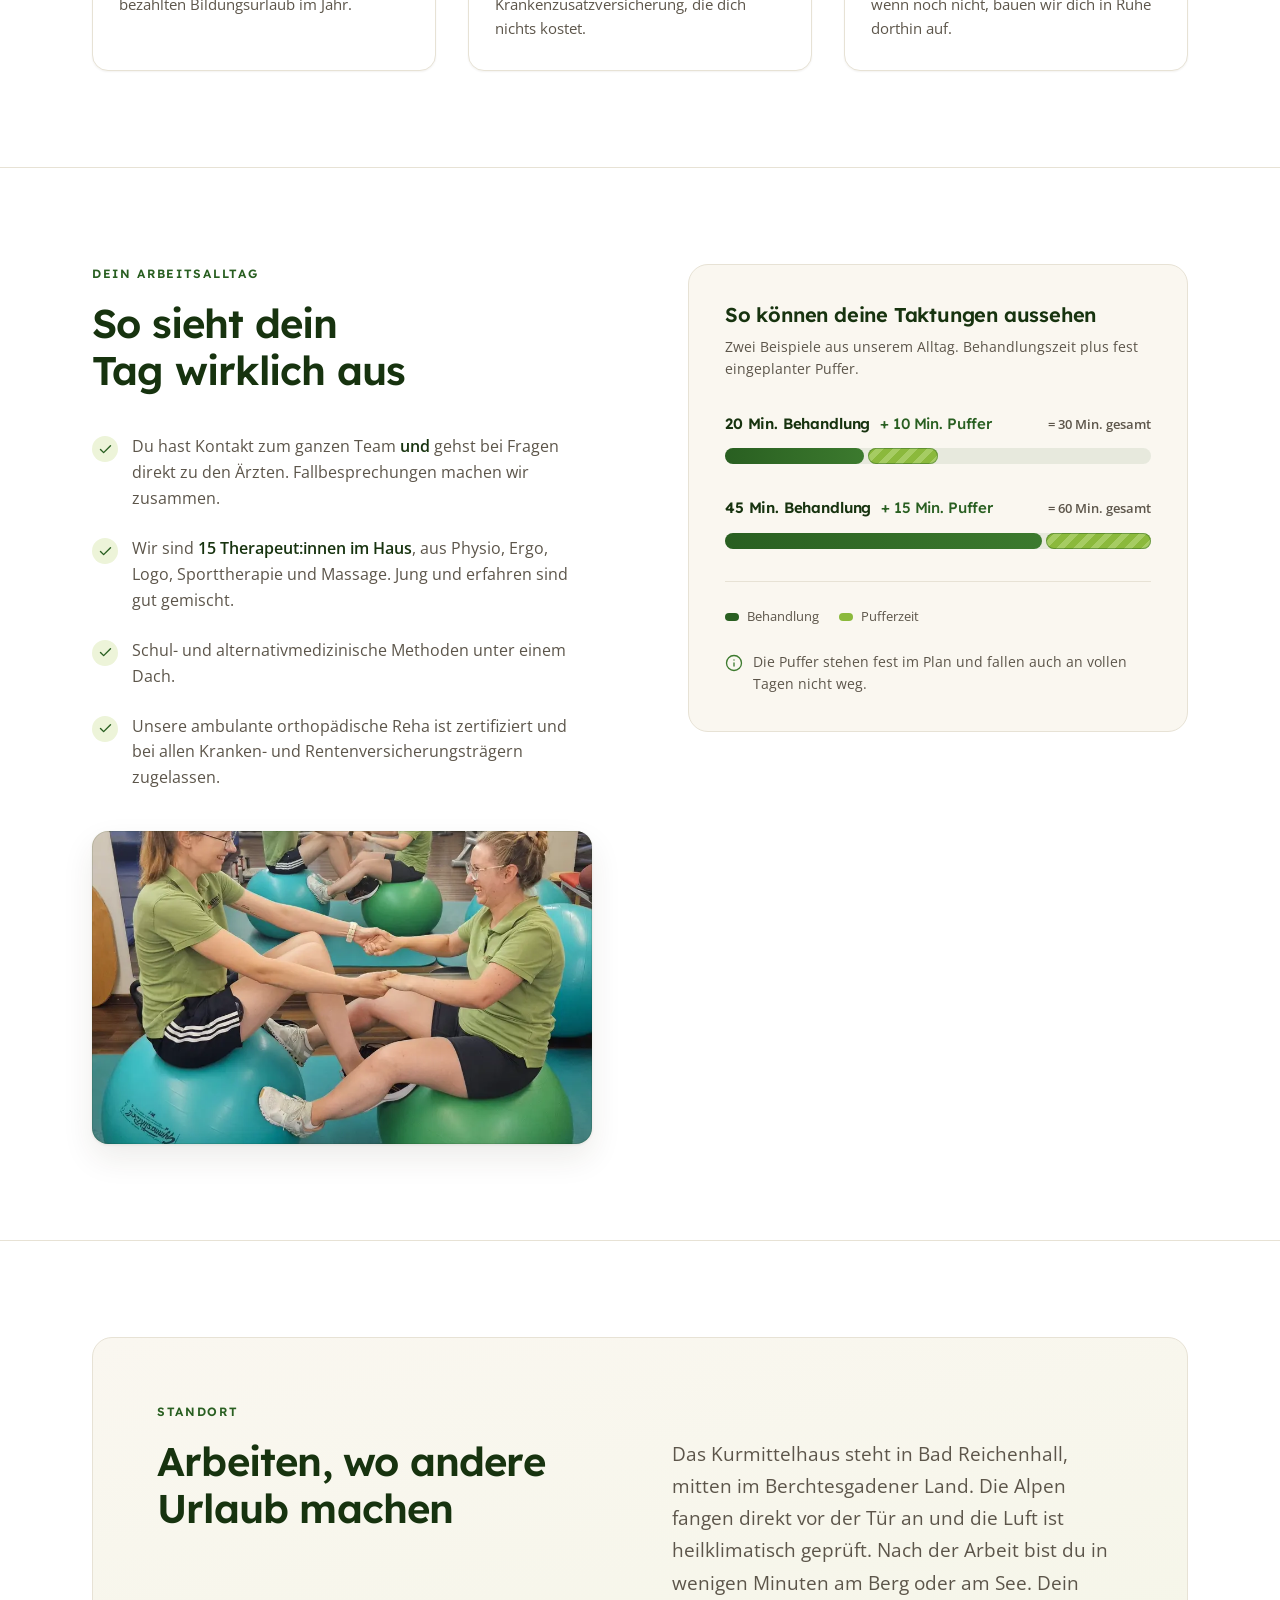
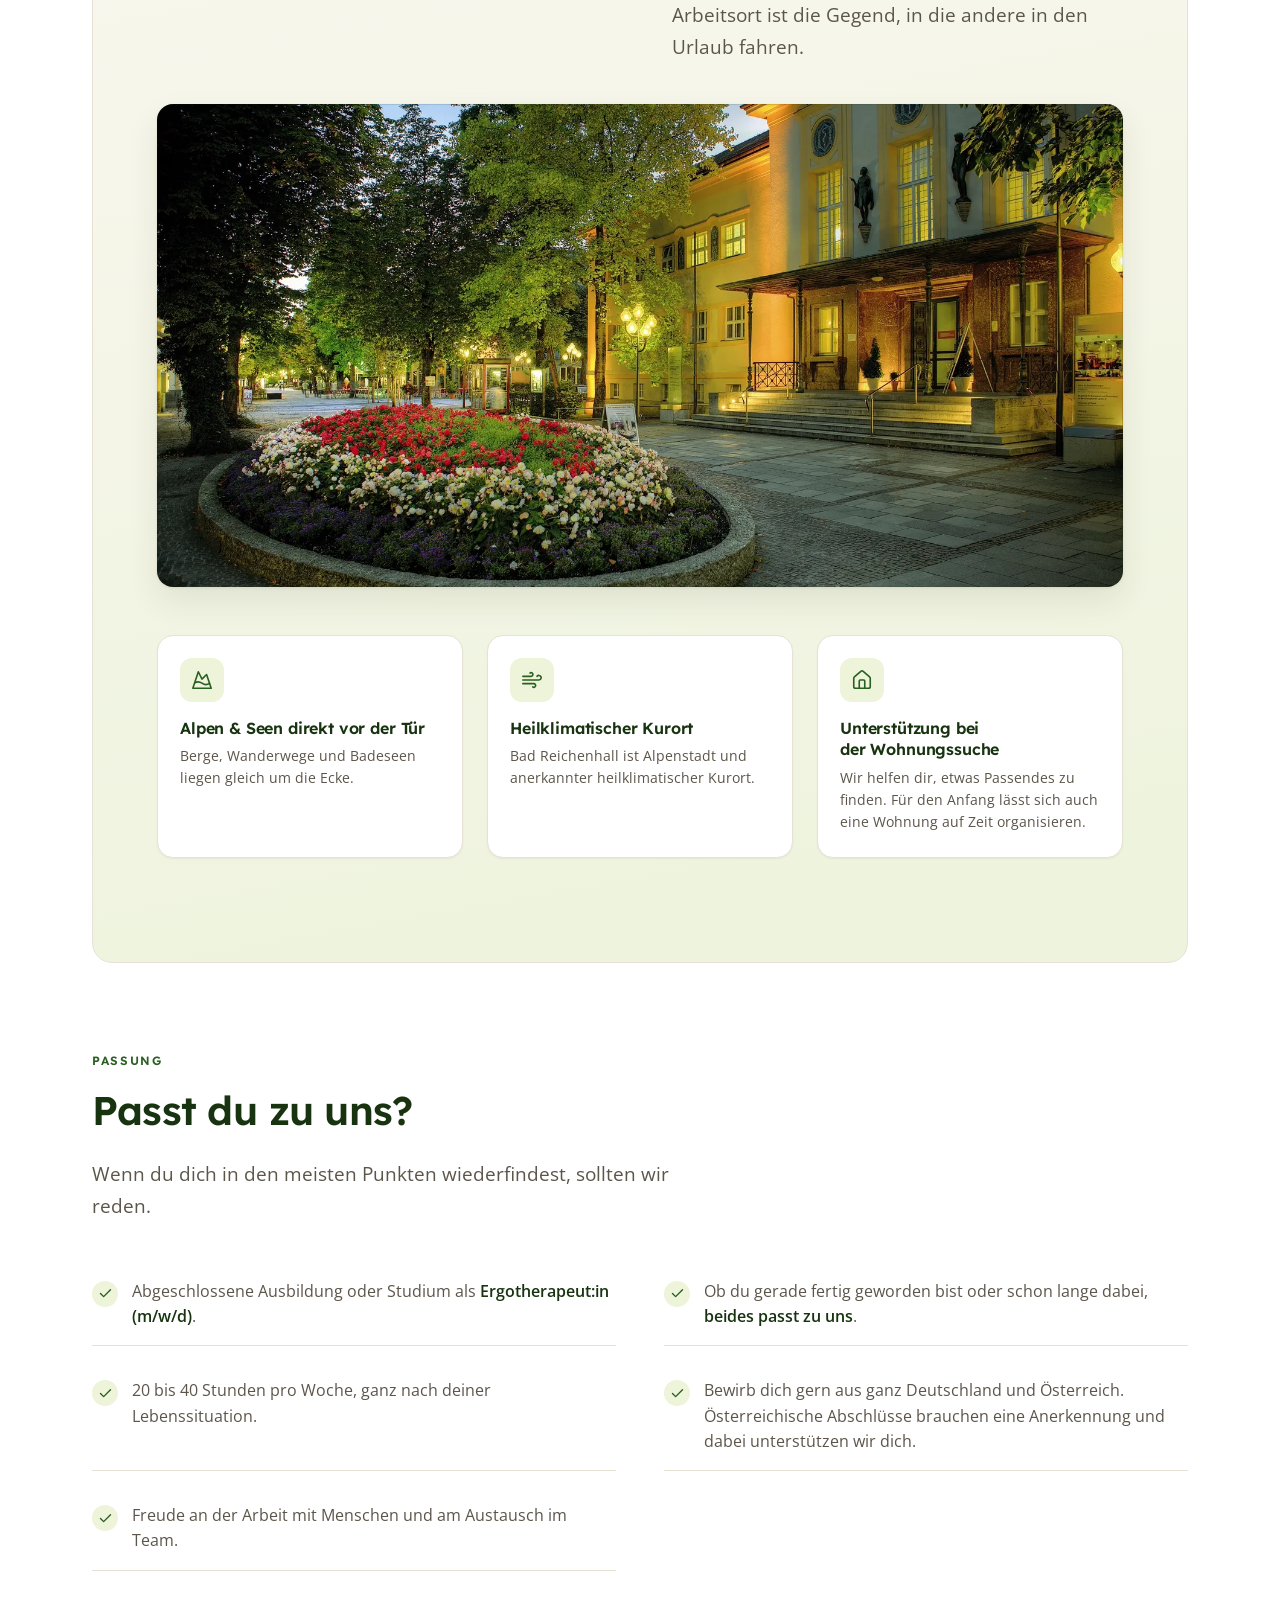
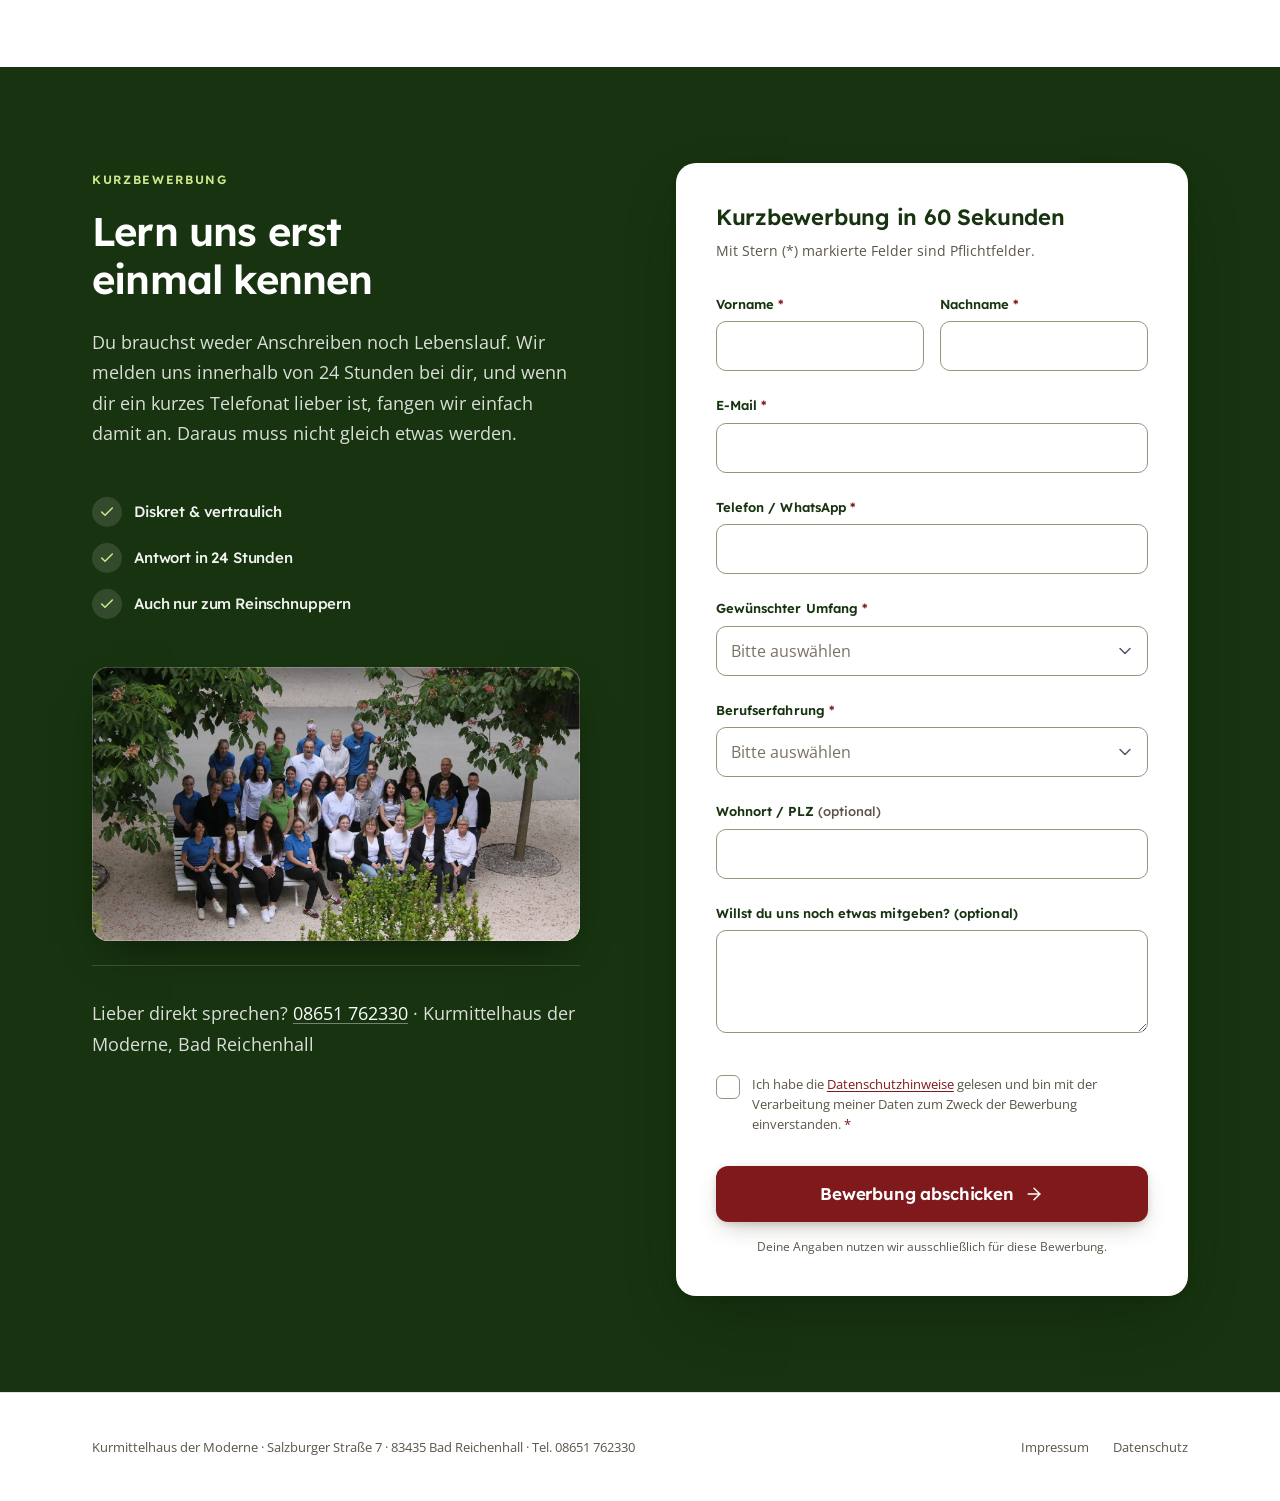
==== commit 790033ae: "Urlaubsstaffelung: mehr Tage erst ab dem fuenften Jahr Die Steigerung setzt nicht schon nach dem ers" ====
--- a/index.html
+++ b/index.html
@@ -3,6 +3,20 @@
 <head>
 <meta charset="utf-8">
 <meta name="viewport" content="width=device-width, initial-scale=1">
+
+<!-- Google Tag Manager -->
+<!-- Bewusst als unveränderter Originalschnipsel und so weit oben wie
+     möglich. Die Container-ID muss wörtlich im ausgelieferten Quelltext
+     stehen, sonst schlägt die Inhaberschaftsbestätigung von Google fehl.
+     Also niemals per JavaScript nachladen oder die ID aus einer Variablen
+     zusammensetzen. -->
+<script>(function(w,d,s,l,i){w[l]=w[l]||[];w[l].push({'gtm.start':
+new Date().getTime(),event:'gtm.js'});var f=d.getElementsByTagName(s)[0],
+j=d.createElement(s),dl=l!='dataLayer'?'&l='+l:'';j.async=true;j.src=
+'https://www.googletagmanager.com/gtm.js?id='+i+dl;f.parentNode.insertBefore(j,f);
+})(window,document,'script','dataLayer','GTM-MFBQ5XH4');</script>
+<!-- End Google Tag Manager -->
+
 <meta name="robots" content="noindex, nofollow">
 <title>Ergotherapeut:in (m/w/d) beim Kurmittelhaus der Moderne in Bad Reichenhall</title>
 <meta name="description" content="Ergotherapeut:in (m/w/d) für das Kurmittelhaus der Moderne in Bad Reichenhall. Mit fester Pufferzeit zwischen den Behandlungen und bezahlter Dokumentationszeit. Teilzeit oder Vollzeit, 4-Tage-Woche möglich. In 60 Sekunden bewerben.">
@@ -786,6 +800,11 @@
 </head>
 
 <body>
+<!-- Google Tag Manager (noscript) -->
+<noscript><iframe src="https://www.googletagmanager.com/ns.html?id=GTM-MFBQ5XH4"
+height="0" width="0" style="display:none;visibility:hidden"></iframe></noscript>
+<!-- End Google Tag Manager (noscript) -->
+
 <a class="skip" href="#hauptinhalt">Zum Inhalt springen</a>
 
 <header class="site-header">
@@ -936,7 +955,7 @@
             <svg width="22" height="22" viewBox="0 0 24 24" fill="none" stroke="currentColor" stroke-width="1.75" stroke-linecap="round" stroke-linejoin="round"><polyline points="22 7 13.5 15.5 8.5 10.5 2 17"/><polyline points="16 7 22 7 22 13"/></svg>
           </span>
           <h3>28 Urlaubstage, und es werden mehr</h3>
-          <p>28 Tage hast du vom ersten Jahr an. Mit jedem weiteren Jahr bei uns kommen Tage dazu.</p>
+          <p>28 Tage hast du vom ersten Jahr an. Ab dem fünften Jahr bei uns kommen jedes Jahr Tage dazu.</p>
         </article>
 
         <article class="card reveal" data-reveal>
@@ -1246,6 +1265,15 @@
                 <label for="webseite">Bitte dieses Feld frei lassen</label>
                 <input type="text" id="webseite" name="webseite" tabindex="-1" autocomplete="off">
               </div>
+
+              <!-- Herkunft der Bewerbung. Wird beim Laden per JS gefuellt und
+                   nur in der internen Benachrichtigung ausgewertet. -->
+              <input type="hidden" name="utm_source" value="">
+              <input type="hidden" name="utm_medium" value="">
+              <input type="hidden" name="utm_campaign" value="">
+              <input type="hidden" name="utm_content" value="">
+              <input type="hidden" name="fbclid" value="">
+              <input type="hidden" name="referrer" value="">
 
               <div class="field consent" id="f-datenschutz">
                 <div class="consent__row">
@@ -1455,6 +1483,60 @@
   const submitBtn = document.getElementById('submit-btn');
   const formError = document.getElementById('form-error');
 
+  /* ---------- Herkunft ----------
+     Die Kampagnenparameter stehen nur beim ersten Aufruf in der URL. Wer die
+     Seite verlaesst und spaeter direkt zurueckkommt, um sich dann zu bewerben,
+     haette sonst keine Herkunft mehr. Deshalb wandern die Werte beim ersten
+     Aufruf in den sessionStorage und werden von dort gelesen, solange die URL
+     nichts Neues mitbringt. Ein erneuter Anzeigenklick ueberschreibt sie. */
+  const HERKUNFT_FELDER = ['utm_source', 'utm_medium', 'utm_campaign', 'utm_content', 'fbclid'];
+  const HERKUNFT_KEY = 'kmh-herkunft';
+  const HERKUNFT_MAX = 200;
+
+  function kappen(wert) {
+    return String(wert === null || wert === undefined ? '' : wert).trim().slice(0, HERKUNFT_MAX);
+  }
+
+  function herkunftErmitteln() {
+    let gespeichert = null;
+    try {
+      const roh = sessionStorage.getItem(HERKUNFT_KEY);
+      if (roh) gespeichert = JSON.parse(roh);
+    } catch (e) { /* privater Modus o.ae.: dann eben ohne Gedaechtnis */ }
+    if (!gespeichert || typeof gespeichert !== 'object') gespeichert = null;
+
+    const params = new URLSearchParams(location.search);
+    const ausUrl = {};
+    let urlHatWerte = false;
+    HERKUNFT_FELDER.forEach(function (name) {
+      ausUrl[name] = kappen(params.get(name));
+      if (ausUrl[name]) urlHatWerte = true;
+    });
+
+    const werte = {};
+    HERKUNFT_FELDER.forEach(function (name) {
+      werte[name] = urlHatWerte ? ausUrl[name] : kappen(gespeichert ? gespeichert[name] : '');
+    });
+
+    if (gespeichert) {
+      werte.referrer = kappen(gespeichert.referrer);
+    } else {
+      // Nur beim ersten Aufruf brauchbar. Spaeter zeigt document.referrer auf
+      // die eigene Seite, das waere kein Verweis von aussen.
+      const ref = kappen(document.referrer);
+      werte.referrer = (ref && ref.indexOf(location.origin) !== 0) ? ref : '';
+    }
+
+    try { sessionStorage.setItem(HERKUNFT_KEY, JSON.stringify(werte)); } catch (e) {}
+    return werte;
+  }
+
+  const herkunft = herkunftErmitteln();
+  Object.keys(herkunft).forEach(function (name) {
+    const feld = form.elements[name];
+    if (feld) feld.value = herkunft[name];
+  });
+
   const RULES = {
     vorname:     function (v) { return v.trim().length >= 2; },
     nachname:    function (v) { return v.trim().length >= 2; },
@@ -1575,6 +1657,14 @@
       eventID:     eventID
     };
 
+    // Herkunft aus den versteckten Feldern lesen, nicht aus der Variablen:
+    // so geht auch mit, was ein spaeterer Aufruf dort eingetragen hat.
+    ['utm_source', 'utm_medium', 'utm_campaign', 'utm_content', 'fbclid', 'referrer']
+      .forEach(function (name) {
+        const feld = form.elements[name];
+        payload[name] = feld ? feld.value : '';
+      });
+
     isSubmitting = true;
     setLoading(true);
 
@@ -1591,6 +1681,18 @@
         content_name: 'Ergotherapeut:in Kurmittelhaus Bad Reichenhall',
         content_category: 'Bewerbung'
       }, eventID);
+
+      /* Gegenstück für den Google Tag Manager: darauf lässt sich dort ein
+         Trigger bauen, ohne die Seite erneut anzufassen. dataLayer legt der
+         GTM-Schnipsel im Head an, die Zuweisung hier ist nur die Absicherung
+         für den Fall, dass ein Blocker ihn verhindert hat. Bewusst ohne
+         Namen, Adresse oder Telefonnummer. */
+      window.dataLayer = window.dataLayer || [];
+      window.dataLayer.push({
+        event: 'bewerbung_gesendet',
+        formular: 'Kurzbewerbung Ergotherapie',
+        eventID: eventID
+      });
     }).catch(function () {
       // Nur hier wieder freigeben. Nach Erfolg bleibt das Formular gesperrt,
       // damit dieselbe Bewerbung nicht ein zweites Mal rausgeht.
